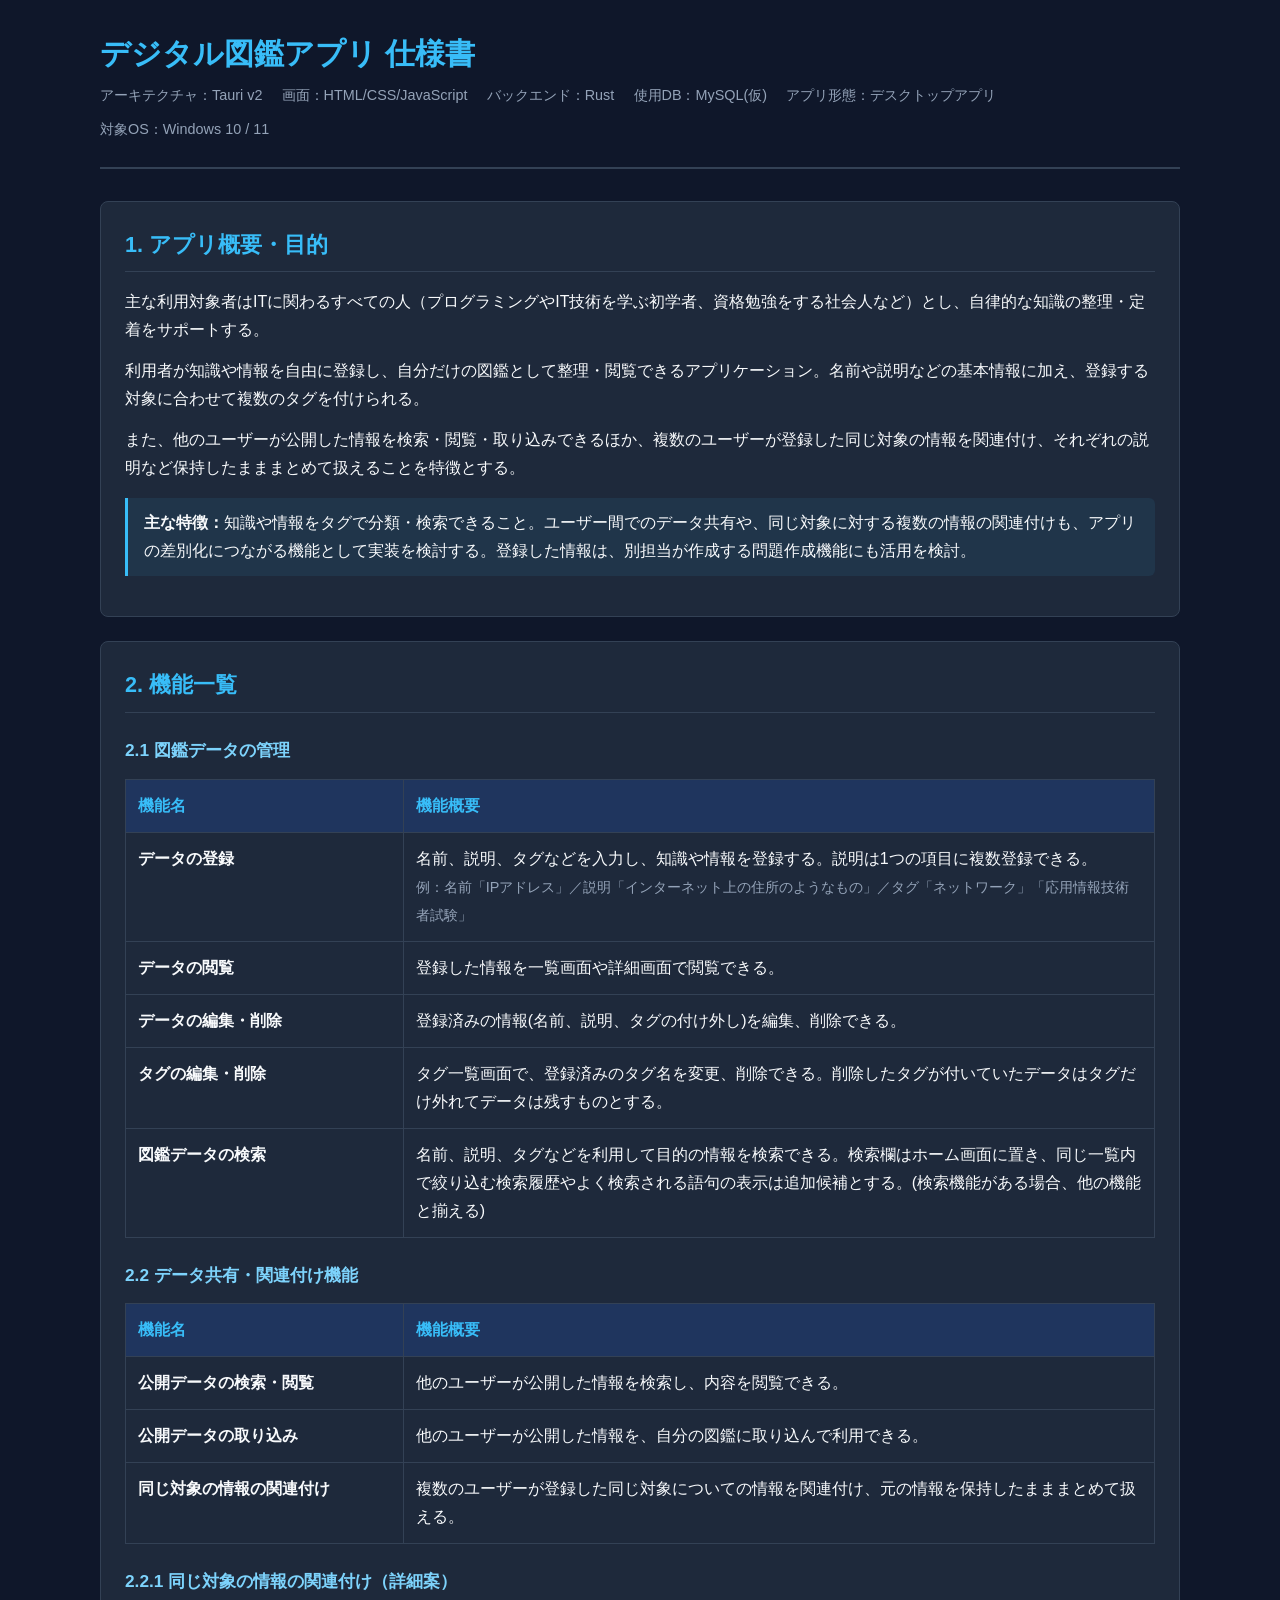
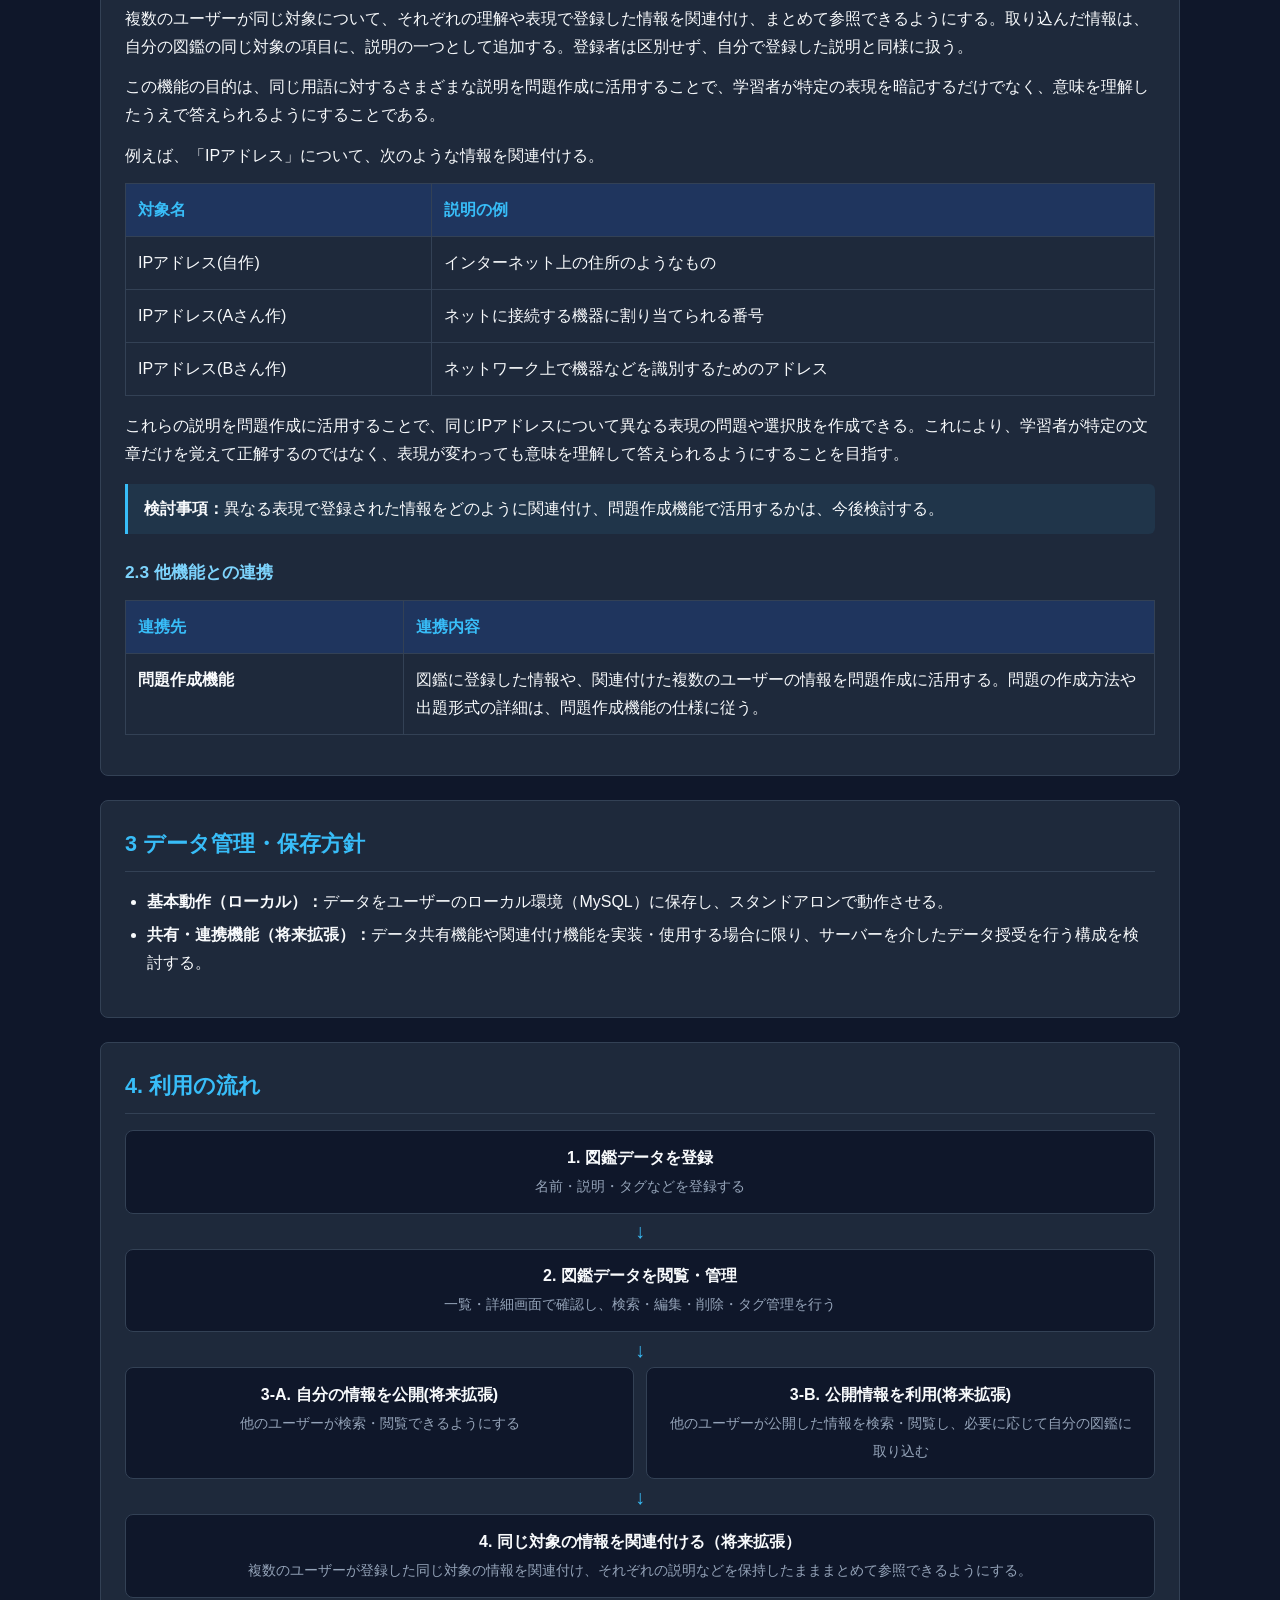
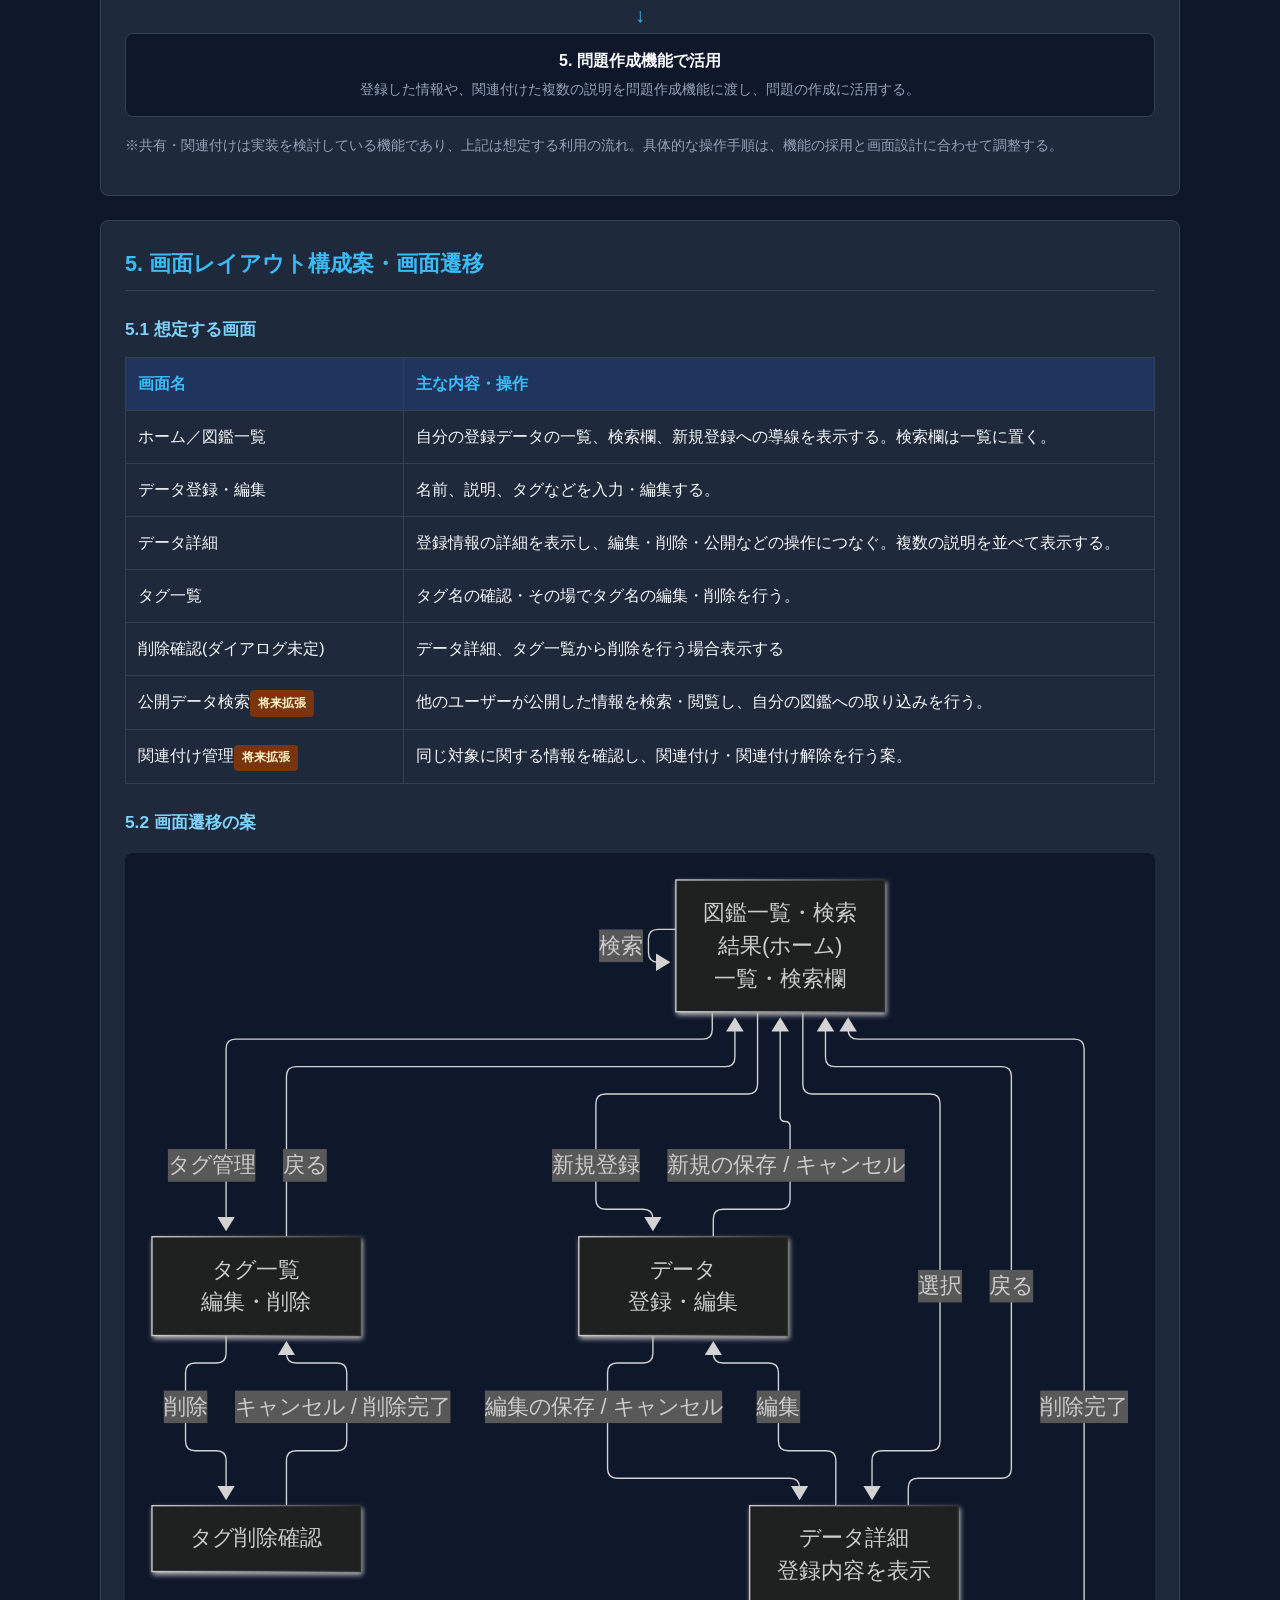
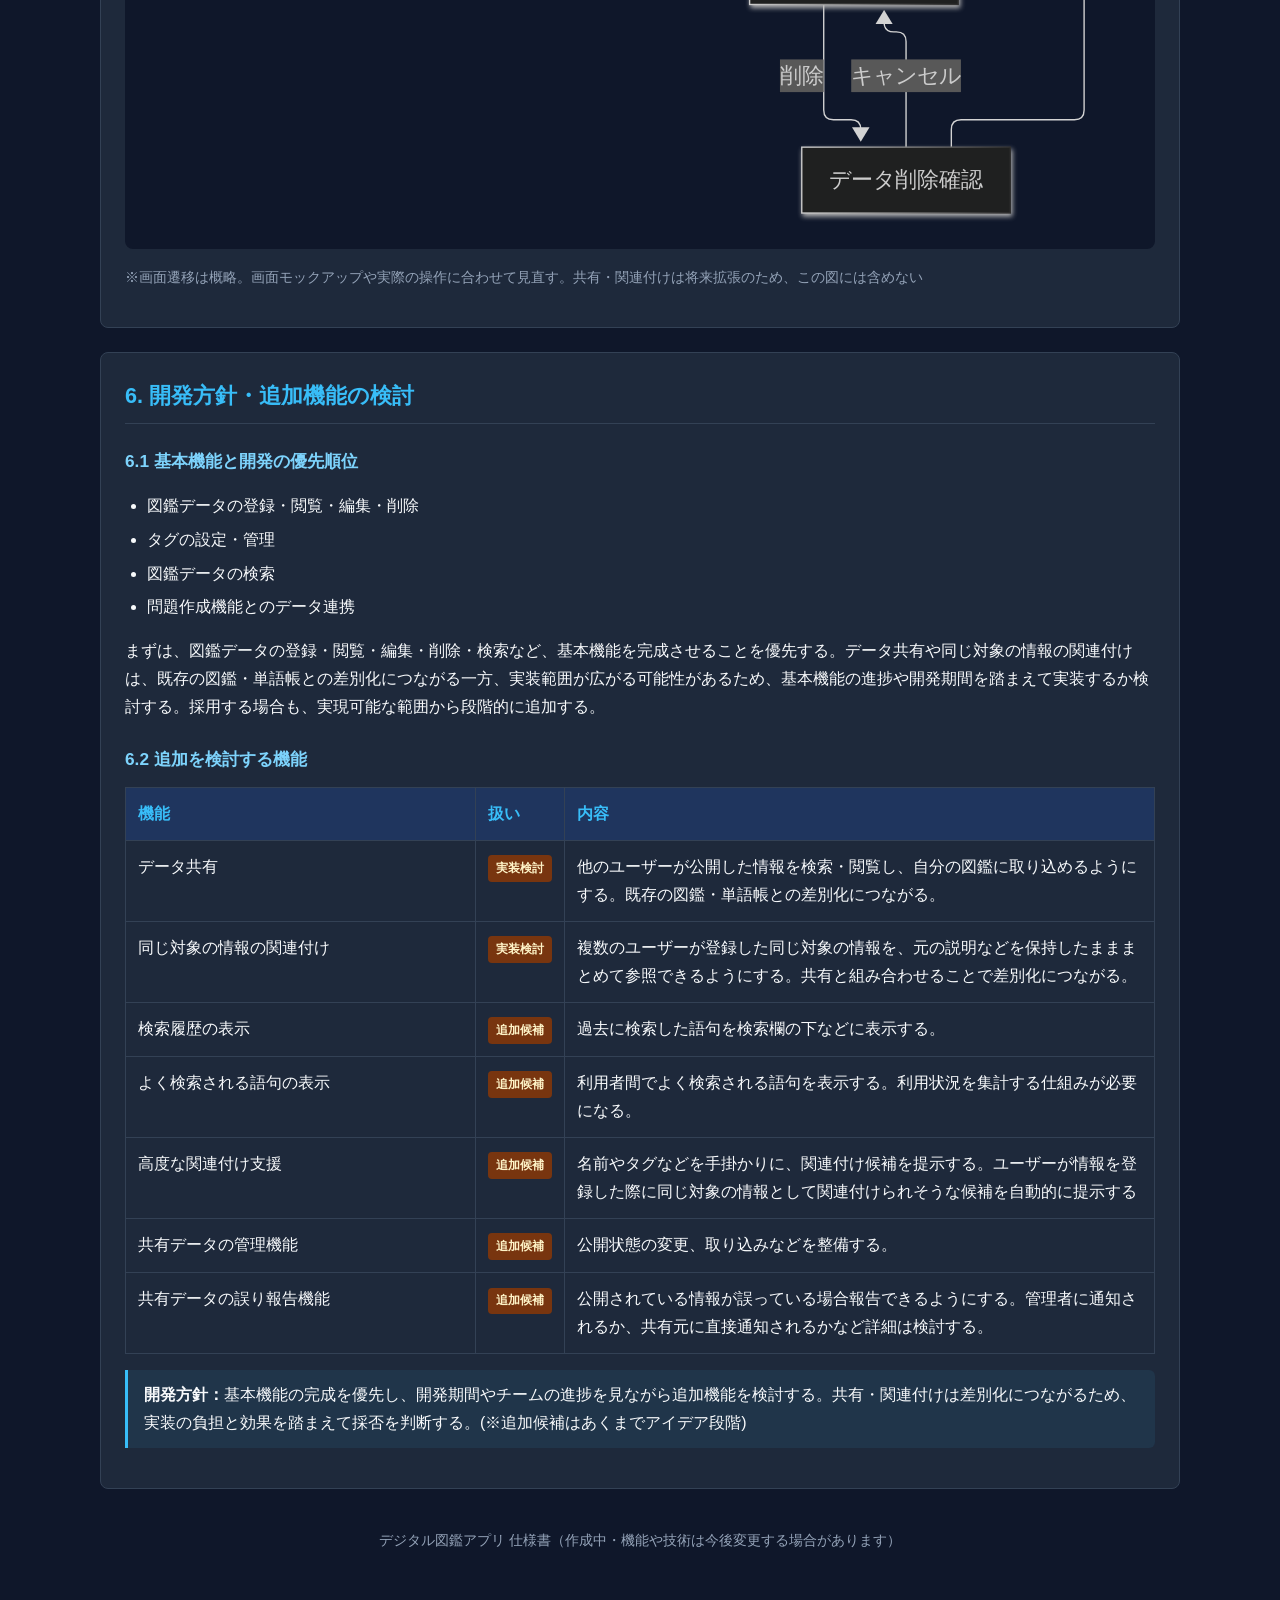
==== index.html @ cc8e8af9 "Replace PNG image with SVG for screen transition" ====
<!DOCTYPE html>
<html lang="ja">
<head>
<meta charset="UTF-8">
<meta name="viewport" content="width=device-width, initial-scale=1.0">
<title>デジタル図鑑アプリ 仕様書(仮)</title>
<style>
:root {
  --primary: #2563eb;
  --bg-dark: #0f172a;
  --card-bg: #1e293b;
  --text-main: #f8fafc;
  --text-sub: #94a3b8;
  --accent: #38bdf8;
  --border: #334155;
  --green: #34d399;
  --amber: #fbbf24;
}
* { box-sizing: border-box; }
html { scroll-behavior: smooth; }
body {
  font-family: -apple-system, BlinkMacSystemFont, "Segoe UI", "Noto Sans JP", Meiryo, sans-serif;
  background: var(--bg-dark);
  color: var(--text-main);
  margin: 0;
  padding: 2rem;
  line-height: 1.75;
}
.container { max-width: 1080px; margin: 0 auto; }
header {
  border-bottom: 2px solid var(--border);
  padding-bottom: 1.5rem;
  margin-bottom: 2rem;
  display: flex;
  justify-content: space-between;
  align-items: flex-start;
  flex-wrap: wrap;
  gap: 1rem;
}
h1 { color: var(--accent); font-size: 1.9rem; margin: 0 0 .5rem; line-height: 1.4; }
.meta-info { display: flex; flex-wrap: wrap; gap: .6rem 1.2rem; color: var(--text-sub); font-size: .9rem; }
.nav-group { display: flex; flex-wrap: wrap; gap: .5rem; }
.btn {
  display: inline-block; color: white; background: var(--primary);
  text-decoration: none; padding: .5rem .85rem; border-radius: 6px;
  font-weight: 600; font-size: .85rem; border: 1px solid rgba(255,255,255,.1);
}
.btn:hover { background: #1d4ed8; }
section {
  background: var(--card-bg); border-radius: 8px; padding: 1.5rem;
  margin-bottom: 1.5rem; border: 1px solid var(--border);
  scroll-margin-top: 1rem;
}
h2 {
  color: var(--accent); font-size: 1.35rem; border-bottom: 1px solid var(--border);
  padding-bottom: .5rem; margin: 0 0 1rem;
}
h3 { color: #7dd3fc; font-size: 1.08rem; margin: 1.4rem 0 .5rem; }
h4 { color: var(--text-main); margin: 1rem 0 .3rem; }
p { margin: .5rem 0 .8rem; }
ul, ol { padding-left: 1.4rem; }
li { margin-bottom: .35rem; }
table { width: 100%; border-collapse: collapse; margin: .8rem 0 1rem; }
th, td { border: 1px solid var(--border); padding: .75rem; text-align: left; vertical-align: top; }
th { background: rgba(37,99,235,.2); color: var(--accent); }
code {
  background: #0f172a; padding: .15rem .35rem; border-radius: 4px;
  color: #fda4af; font-family: Consolas, monospace;
}
pre {
  background: #0f172a; padding: 1rem; border-radius: 6px; overflow-x: auto;
  border: 1px solid var(--border); color: #e2e8f0; line-height: 1.5;
}
.badge {
  display: inline-block; padding: .15rem .5rem; border-radius: 4px;
  font-size: .78rem; font-weight: 700; white-space: nowrap;
}
.core { background: #065f46; color: #d1fae5; }
.consider { background: #78350f; color: #fef3c7; }
.note {
  border-left: 3px solid var(--accent); padding: .7rem 1rem;
  background: rgba(56,189,248,.08); border-radius: 0 6px 6px 0; margin: 1rem 0;
}
.flow { display: flex; flex-direction: column; align-items: stretch; gap: .35rem; margin: 1rem 0; }
.flow-step {
  background: #0f172a; border: 1px solid var(--border); border-radius: 8px;
  padding: .8rem 1rem; text-align: center;
}
.arrow { color: var(--accent); text-align: center; font-size: 1.25rem; line-height: 1.2; }
.flow-split { display: grid; grid-template-columns: repeat(2, minmax(0,1fr)); gap: .75rem; }
.flow-split .flow-step { height: 100%; }
.small { color: var(--text-sub); font-size: .9rem; }
footer { text-align: center; color: var(--text-sub); font-size: .85rem; padding: 1rem 0 2rem; }
@media (max-width: 700px) {
  body { padding: 1rem; }
  section { padding: 1rem; }
  header { flex-direction: column; }
  .flow-split { grid-template-columns: 1fr; }
  table { display: block; overflow-x: auto; }
}
.diagram { background: #0f172a; padding: 1rem; border-radius: 8px; text-align: center; margin: 1rem 0; }
.diagram img { max-width: 100%; height: auto; }
</style>
</head>
<body>
<div class="container">
<header>
  <div>
    <h1>デジタル図鑑アプリ 仕様書</h1>
    <div class="meta-info">
      <span>アーキテクチャ：Tauri v2</span>
      <span>画面：HTML/CSS/JavaScript</span>
      <span>バックエンド：Rust</span>
      <span>使用DB：MySQL(仮)</span>
      <span>アプリ形態：デスクトップアプリ</span>
      <span>対象OS：Windows 10 / 11</span>
    </div>
  </div>
</header>

<section id="overview">
  <h2>1. アプリ概要・目的</h2>
  <p>主な利用対象者はITに関わるすべての人（プログラミングやIT技術を学ぶ初学者、資格勉強をする社会人など）とし、自律的な知識の整理・定着をサポートする。</p>
  <p>利用者が知識や情報を自由に登録し、自分だけの図鑑として整理・閲覧できるアプリケーション。名前や説明などの基本情報に加え、登録する対象に合わせて複数のタグを付けられる。</p>
  <p>また、他のユーザーが公開した情報を検索・閲覧・取り込みできるほか、複数のユーザーが登録した同じ対象の情報を関連付け、それぞれの説明など保持したまままとめて扱えることを特徴とする。</p>
  <div class="note"><strong>主な特徴：</strong>知識や情報をタグで分類・検索できること。ユーザー間でのデータ共有や、同じ対象に対する複数の情報の関連付けも、アプリの差別化につながる機能として実装を検討する。登録した情報は、別担当が作成する問題作成機能にも活用を検討。</div>
</section>

<section id="features">
  <h2>2. 機能一覧</h2>

  <h3>2.1 図鑑データの管理</h3>
  <table>
    <thead><tr><th style="width:27%">機能名</th><th>機能概要</th></tr></thead>
    <tbody>
      <tr><td><strong>データの登録</strong></td><td>名前、説明、タグなどを入力し、知識や情報を登録する。説明は1つの項目に複数登録できる。<br><span class="small">例：名前「IPアドレス」／説明「インターネット上の住所のようなもの」／タグ「ネットワーク」「応用情報技術者試験」</span></td></tr>
      <tr><td><strong>データの閲覧</strong></td><td>登録した情報を一覧画面や詳細画面で閲覧できる。</td></tr>
      <tr><td><strong>データの編集・削除</strong></td><td>登録済みの情報(名前、説明、タグの付け外し)を編集、削除できる。</td></tr>
      <tr><td><strong>タグの編集・削除</strong></td><td>タグ一覧画面で、登録済みのタグ名を変更、削除できる。削除したタグが付いていたデータはタグだけ外れてデータは残すものとする。</td></tr>
      <tr><td><strong>図鑑データの検索</strong></td><td>名前、説明、タグなどを利用して目的の情報を検索できる。検索欄はホーム画面に置き、同じ一覧内で絞り込む検索履歴やよく検索される語句の表示は追加候補とする。(検索機能がある場合、他の機能と揃える)</td></tr>
    </tbody>
  </table>

  <h3>2.2 データ共有・関連付け機能</h3>
  <table>
    <thead><tr><th style="width:27%">機能名</th><th>機能概要</th></tr></thead>
    <tbody>
      <tr><td><strong>公開データの検索・閲覧</strong></td><td>他のユーザーが公開した情報を検索し、内容を閲覧できる。</td></tr>
      <tr><td><strong>公開データの取り込み</strong></td><td>他のユーザーが公開した情報を、自分の図鑑に取り込んで利用できる。</td></tr>
      <tr><td><strong>同じ対象の情報の関連付け</strong></td><td>複数のユーザーが登録した同じ対象についての情報を関連付け、元の情報を保持したまままとめて扱える。</td></tr>
    </tbody>
  </table>

  <h3>2.2.1 同じ対象の情報の関連付け（詳細案）</h3>
  <p>複数のユーザーが同じ対象について、それぞれの理解や表現で登録した情報を関連付け、まとめて参照できるようにする。取り込んだ情報は、自分の図鑑の同じ対象の項目に、説明の一つとして追加する。登録者は区別せず、自分で登録した説明と同様に扱う。</p>
  <p>この機能の目的は、同じ用語に対するさまざまな説明を問題作成に活用することで、学習者が特定の表現を暗記するだけでなく、意味を理解したうえで答えられるようにすることである。</p>
  <p>例えば、「IPアドレス」について、次のような情報を関連付ける。</p>
  <table>
    <thead><tr><th>対象名</th><th>説明の例</th></tr></thead>
    <tbody>
      <tr><td>IPアドレス(自作)</td><td>インターネット上の住所のようなもの</td></tr>
      <tr><td>IPアドレス(Aさん作)</td><td>ネットに接続する機器に割り当てられる番号</td></tr>
      <tr><td>IPアドレス(Bさん作)</td><td>ネットワーク上で機器などを識別するためのアドレス</td></tr>
    </tbody>
  </table>
  <p>これらの説明を問題作成に活用することで、同じIPアドレスについて異なる表現の問題や選択肢を作成できる。これにより、学習者が特定の文章だけを覚えて正解するのではなく、表現が変わっても意味を理解して答えられるようにすることを目指す。</p>
  <div class="note"><strong>検討事項：</strong>異なる表現で登録された情報をどのように関連付け、問題作成機能で活用するかは、今後検討する。</div>

  <h3>2.3 他機能との連携</h3>
  <table>
    <thead><tr><th style="width:27%">連携先</th><th>連携内容</th></tr></thead>
    <tbody>
      <tr><td><strong>問題作成機能</strong></td><td>図鑑に登録した情報や、関連付けた複数のユーザーの情報を問題作成に活用する。問題の作成方法や出題形式の詳細は、問題作成機能の仕様に従う。</td></tr>
    </tbody>
  </table>
</section>

<section id="non-functional">
  <h2>3 データ管理・保存方針</h2>
  <ul>
    <li><strong>基本動作（ローカル）：</strong>データをユーザーのローカル環境（MySQL）に保存し、スタンドアロンで動作させる。</li>
    <li><strong>共有・連携機能（将来拡張）：</strong>データ共有機能や関連付け機能を実装・使用する場合に限り、サーバーを介したデータ授受を行う構成を検討する。</li>
  </ul>
</section>

<section id="flow">
  <h2>4. 利用の流れ</h2>
  <div class="flow">
    <div class="flow-step"><strong>1. 図鑑データを登録</strong><br><span class="small">名前・説明・タグなどを登録する</span></div>
    <div class="arrow">↓</div>
    <div class="flow-step"><strong>2. 図鑑データを閲覧・管理</strong><br><span class="small">一覧・詳細画面で確認し、検索・編集・削除・タグ管理を行う</span></div>
    <div class="arrow">↓</div>
    <div class="flow-split">
      <div class="flow-step"><strong>3-A. 自分の情報を公開(将来拡張)</strong><br><span class="small">他のユーザーが検索・閲覧できるようにする</span></div>
      <div class="flow-step"><strong>3-B. 公開情報を利用(将来拡張)</strong><br><span class="small">他のユーザーが公開した情報を検索・閲覧し、必要に応じて自分の図鑑に取り込む</span></div>
    </div>
    <div class="arrow">↓</div>
    <div class="flow-step"><strong>4. 同じ対象の情報を関連付ける（将来拡張）</strong><br><span class="small">複数のユーザーが登録した同じ対象の情報を関連付け、それぞれの説明などを保持したまままとめて参照できるようにする。</span></div>
    <div class="arrow">↓</div>
    <div class="flow-step"><strong>5. 問題作成機能で活用</strong><br><span class="small">登録した情報や、関連付けた複数の説明を問題作成機能に渡し、問題の作成に活用する。</span></div>
  </div>
  <p class="small">※共有・関連付けは実装を検討している機能であり、上記は想定する利用の流れ。具体的な操作手順は、機能の採用と画面設計に合わせて調整する。</p>
</section>

<section id="screens">
  <h2>5. 画面レイアウト構成案・画面遷移</h2>
  <h3>5.1 想定する画面</h3>
  <table>
    <thead><tr><th style="width:27%">画面名</th><th>主な内容・操作</th></tr></thead>
    <tbody>
      <tr><td>ホーム／図鑑一覧</td><td>自分の登録データの一覧、検索欄、新規登録への導線を表示する。検索欄は一覧に置く。</td></tr>
      <tr><td>データ登録・編集</td><td>名前、説明、タグなどを入力・編集する。</td></tr>
      <tr><td>データ詳細</td><td>登録情報の詳細を表示し、編集・削除・公開などの操作につなぐ。複数の説明を並べて表示する。</td></tr>
      <tr><td>タグ一覧</td><td>タグ名の確認・その場でタグ名の編集・削除を行う。</td></tr>
      <tr><td>削除確認(ダイアログ未定)</td><td>データ詳細、タグ一覧から削除を行う場合表示する</td></tr>
      <tr><td>公開データ検索<span class="badge consider">将来拡張</span></td><td>他のユーザーが公開した情報を検索・閲覧し、自分の図鑑への取り込みを行う。</td></tr>
      <tr><td>関連付け管理<span class="badge consider">将来拡張</span></td><td>同じ対象に関する情報を確認し、関連付け・関連付け解除を行う案。</td></tr>
    </tbody>
  </table>
  <h3>5.2 画面遷移の案</h3>
  <div class="diagram">
    <img src="images/screen-transition-TD.svg" alt="画面遷移図">
  </div>
  <p class="small">※画面遷移は概略。画面モックアップや実際の操作に合わせて見直す。共有・関連付けは将来拡張のため、この図には含めない</p>
</section>

<section id="scope">
  <h2>6. 開発方針・追加機能の検討</h2>
  <h3>6.1 基本機能と開発の優先順位</h3>
  <ul>
    <li>図鑑データの登録・閲覧・編集・削除</li>
    <li>タグの設定・管理</li>
    <li>図鑑データの検索</li>
    <li>問題作成機能とのデータ連携</li>
  </ul>
  <p>まずは、図鑑データの登録・閲覧・編集・削除・検索など、基本機能を完成させることを優先する。データ共有や同じ対象の情報の関連付けは、既存の図鑑・単語帳との差別化につながる一方、実装範囲が広がる可能性があるため、基本機能の進捗や開発期間を踏まえて実装するか検討する。採用する場合も、実現可能な範囲から段階的に追加する。</p>

  <h3>6.2 追加を検討する機能</h3>
  <table>
    <thead><tr><th style="width:34%">機能</th><th>扱い</th><th>内容</th></tr></thead>
    <tbody>
      <tr><td>データ共有</td><td><span class="badge consider">実装検討</span></td><td>他のユーザーが公開した情報を検索・閲覧し、自分の図鑑に取り込めるようにする。既存の図鑑・単語帳との差別化につながる。</td></tr>
      <tr><td>同じ対象の情報の関連付け</td><td><span class="badge consider">実装検討</span></td><td>複数のユーザーが登録した同じ対象の情報を、元の説明などを保持したまままとめて参照できるようにする。共有と組み合わせることで差別化につながる。</td></tr>
      <tr><td>検索履歴の表示</td><td><span class="badge consider">追加候補</span></td><td>過去に検索した語句を検索欄の下などに表示する。</td></tr>
      <tr><td>よく検索される語句の表示</td><td><span class="badge consider">追加候補</span></td><td>利用者間でよく検索される語句を表示する。利用状況を集計する仕組みが必要になる。</td></tr>
      <tr><td>高度な関連付け支援</td><td><span class="badge consider">追加候補</span></td><td>名前やタグなどを手掛かりに、関連付け候補を提示する。ユーザーが情報を登録した際に同じ対象の情報として関連付けられそうな候補を自動的に提示する</td></tr>
      <tr><td>共有データの管理機能</td><td><span class="badge consider">追加候補</span></td><td>公開状態の変更、取り込みなどを整備する。</td></tr>
      <tr><td>共有データの誤り報告機能</td><td><span class="badge consider">追加候補</span></td><td>公開されている情報が誤っている場合報告できるようにする。管理者に通知されるか、共有元に直接通知されるかなど詳細は検討する。</td></tr>
    </tbody>
  </table>
  <div class="note"><strong>開発方針：</strong>基本機能の完成を優先し、開発期間やチームの進捗を見ながら追加機能を検討する。共有・関連付けは差別化につながるため、実装の負担と効果を踏まえて採否を判断する。(※追加候補はあくまでアイデア段階)</div>
</section>

<footer>デジタル図鑑アプリ 仕様書（作成中・機能や技術は今後変更する場合があります）</footer>
</div>
</body>
</html>
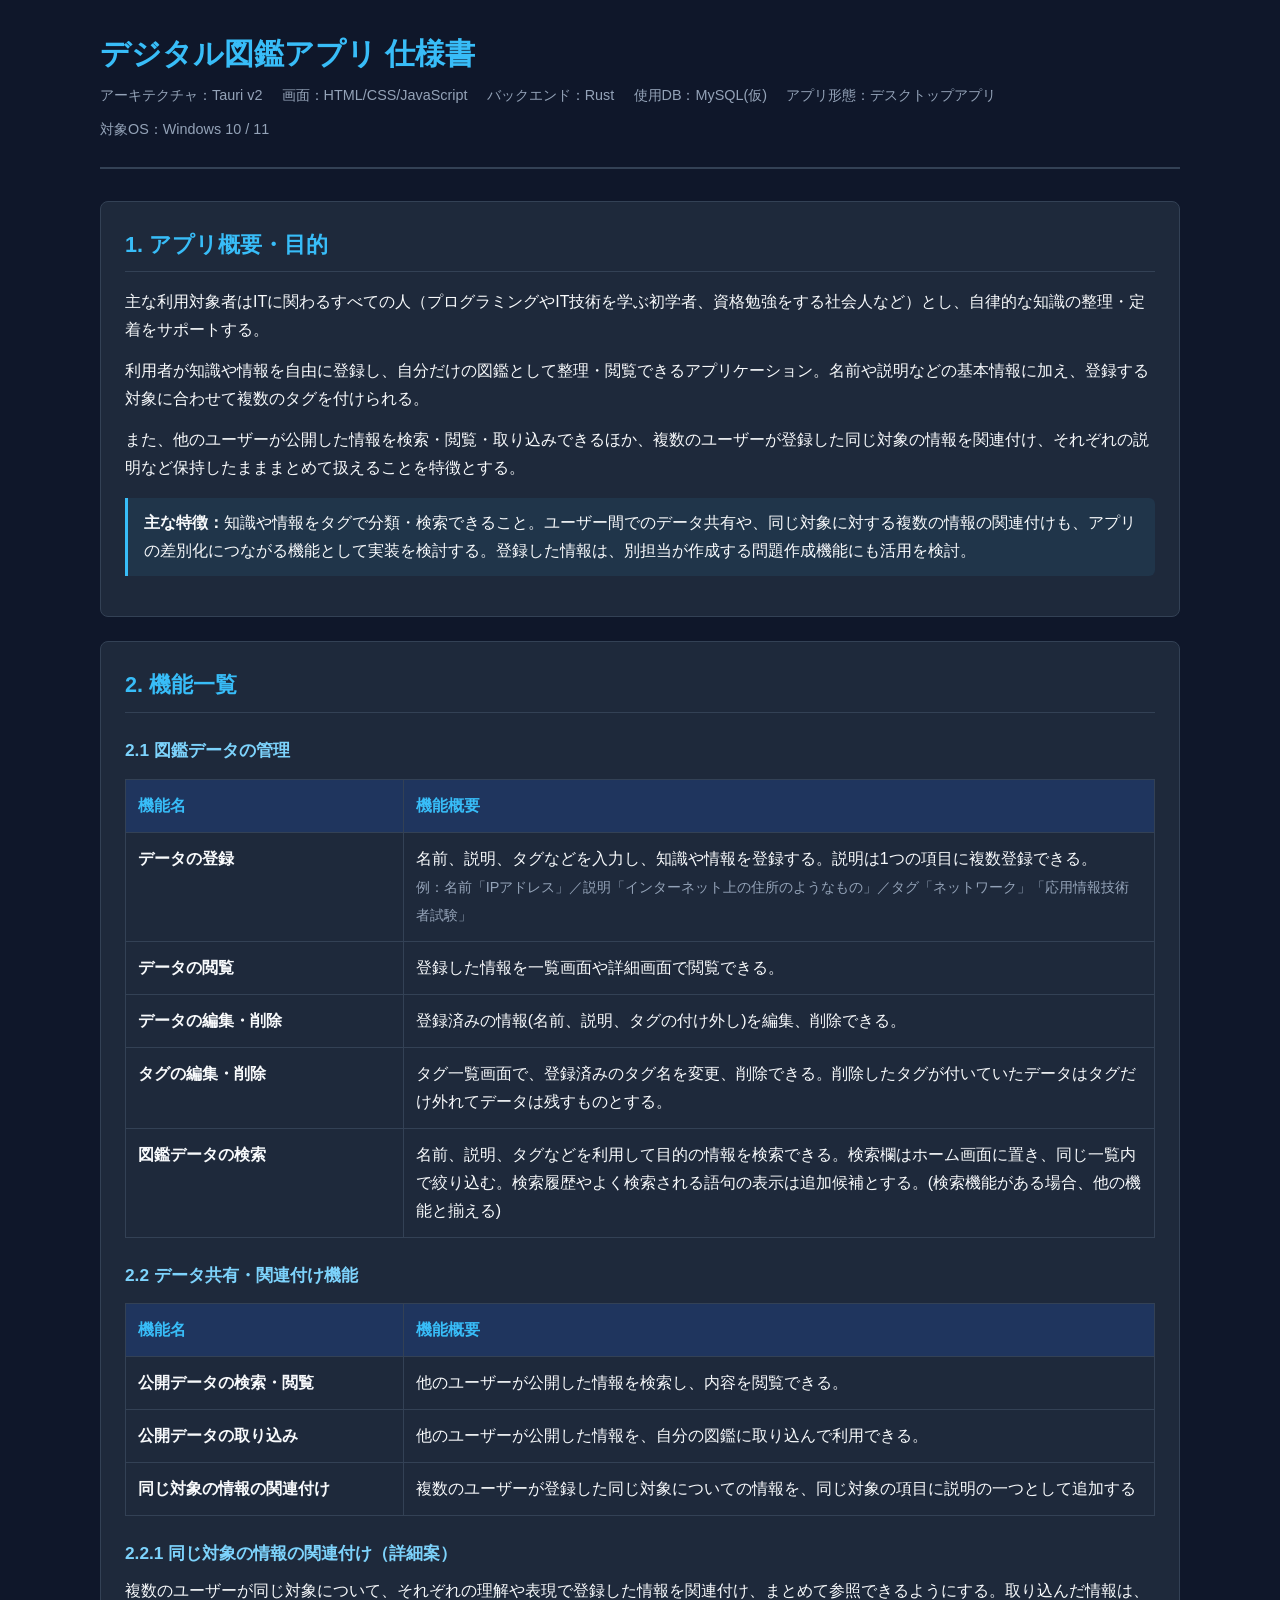
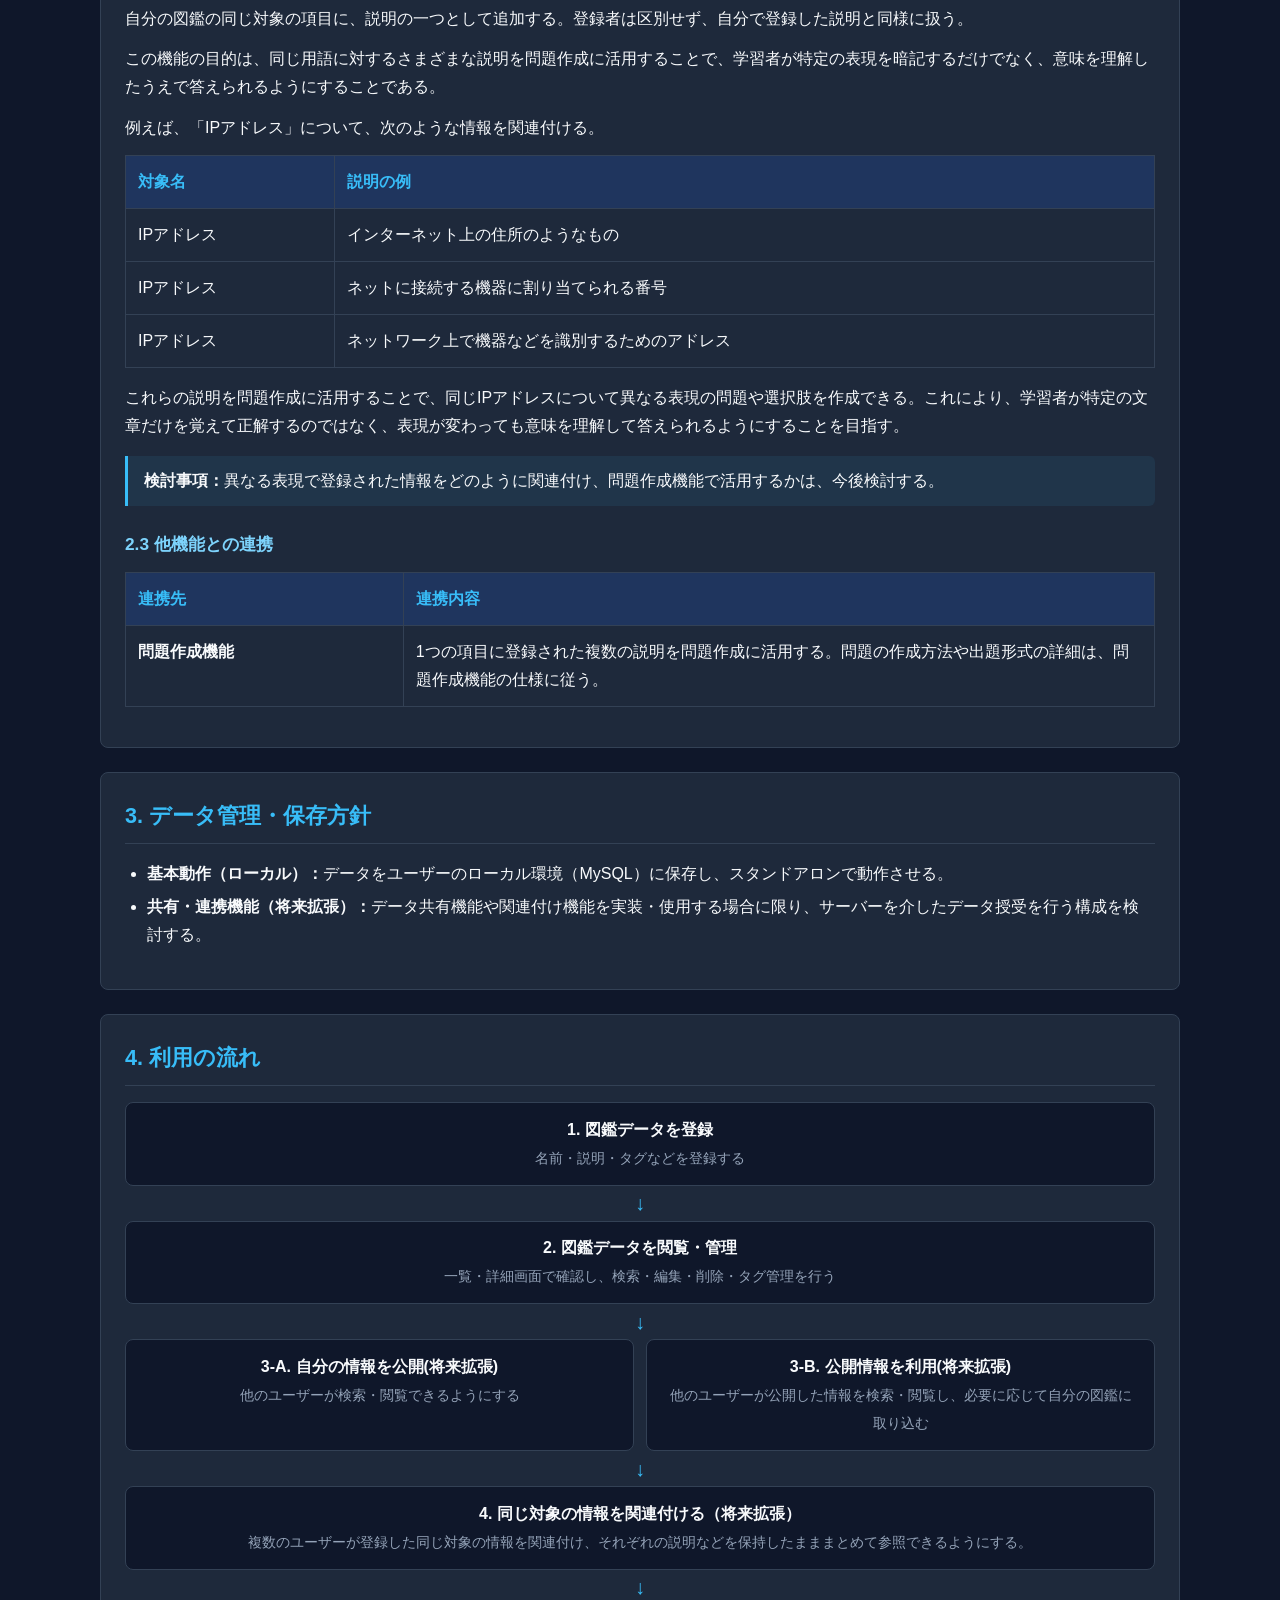
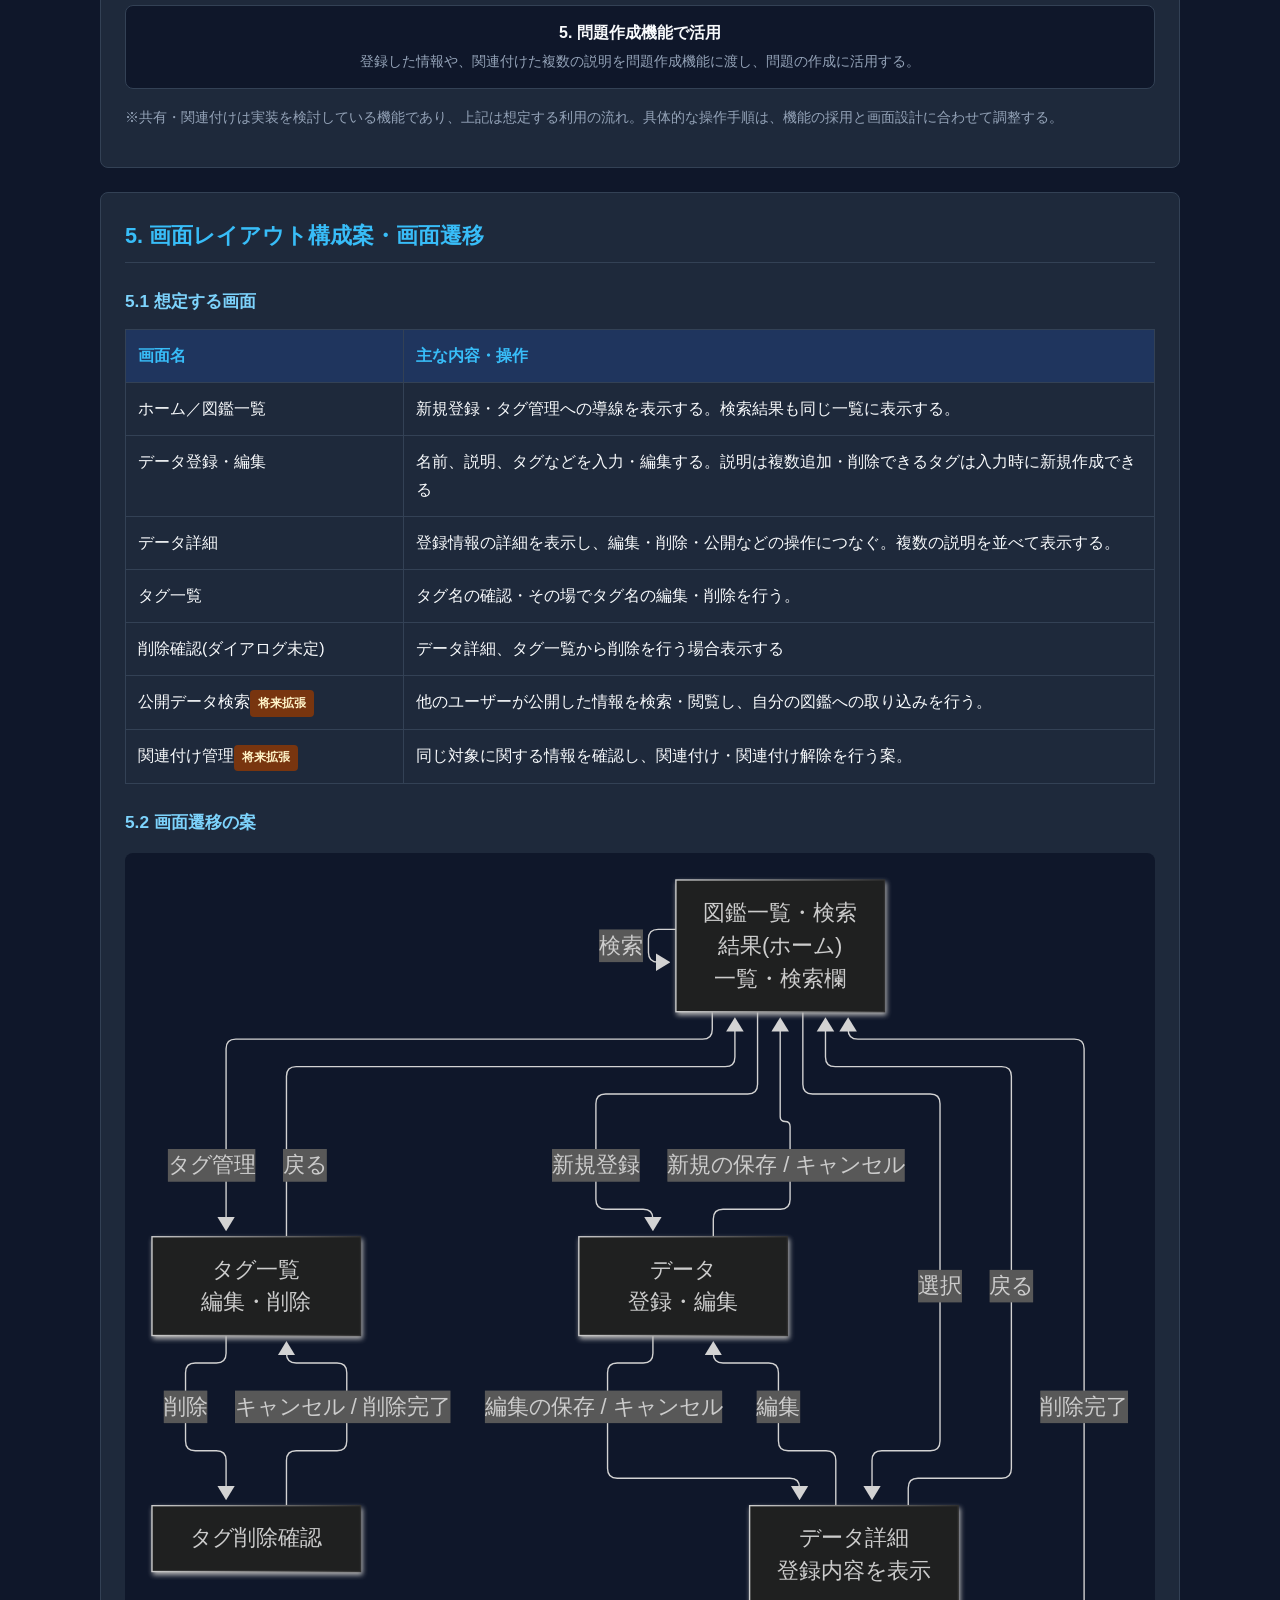
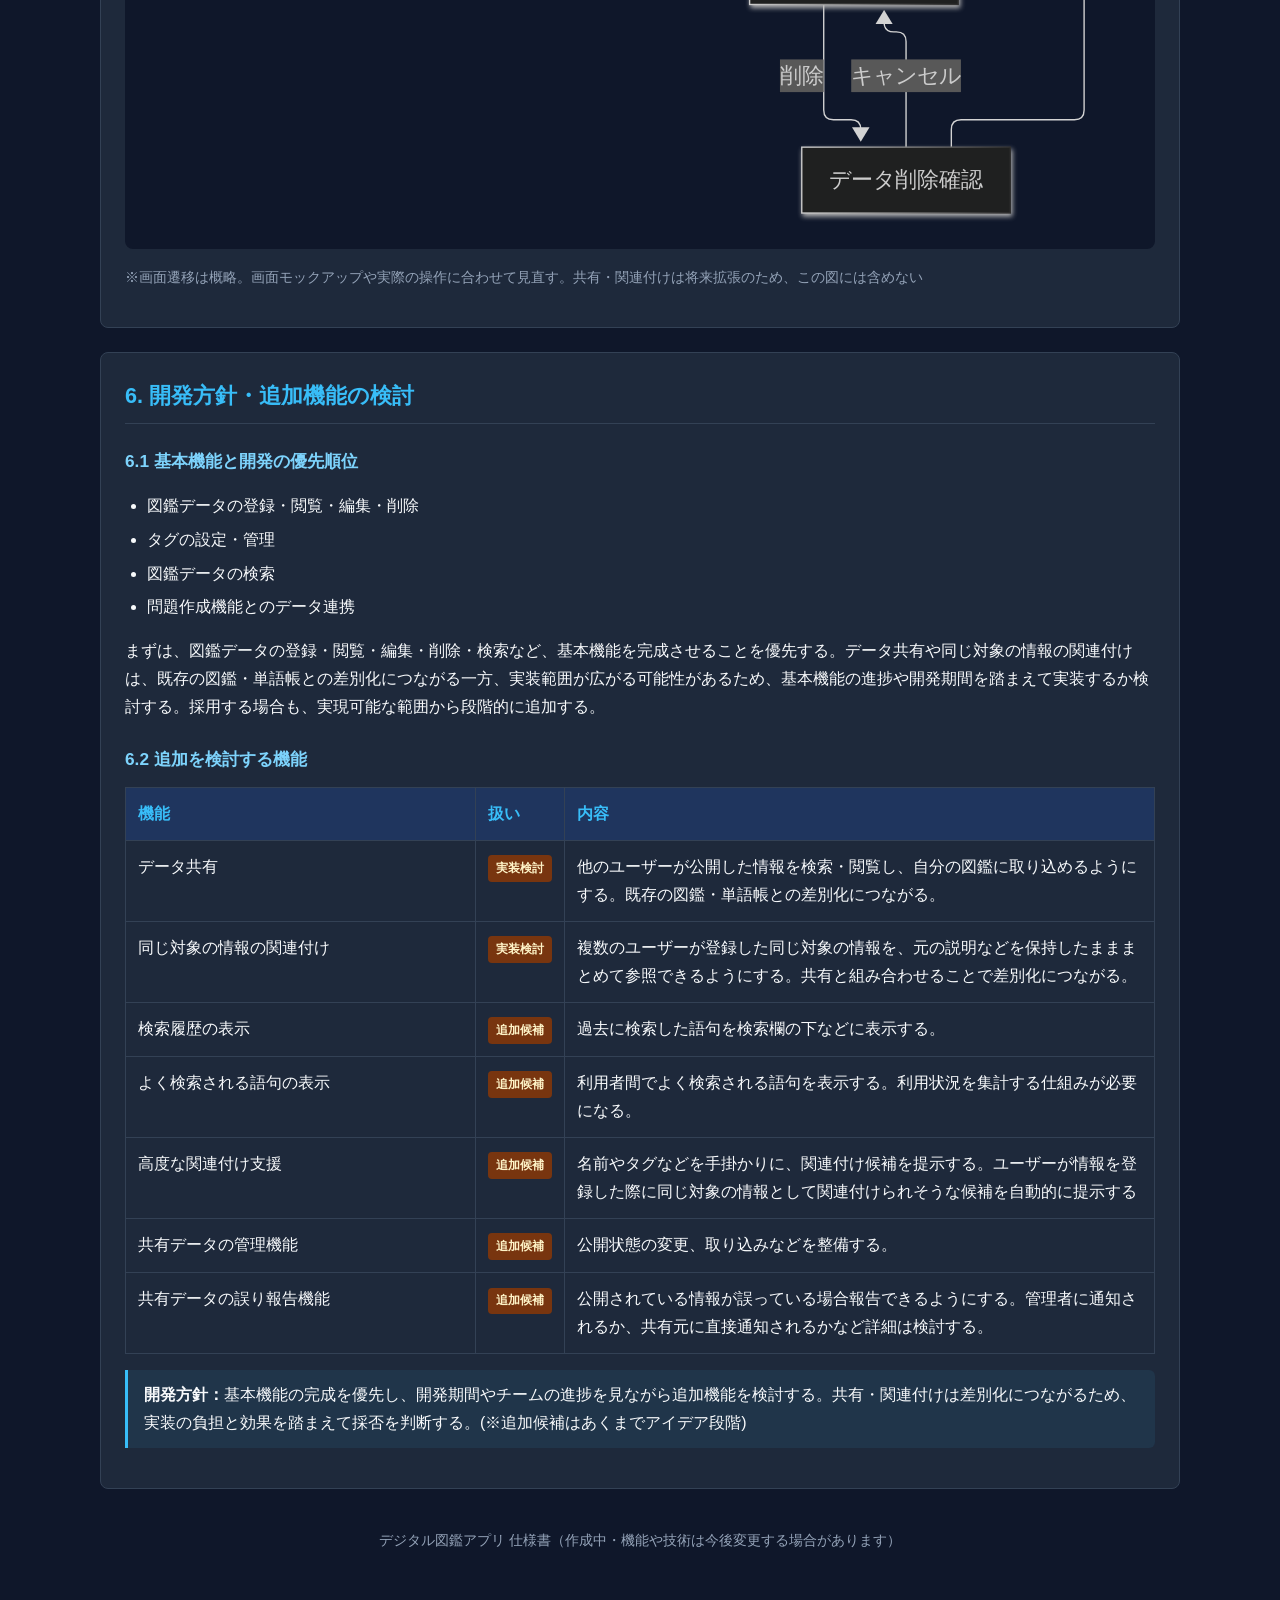
==== commit a271413e: "Refine search and related information descriptions" ====
--- a/index.html
+++ b/index.html
@@ -137,7 +137,7 @@
       <tr><td><strong>データの閲覧</strong></td><td>登録した情報を一覧画面や詳細画面で閲覧できる。</td></tr>
       <tr><td><strong>データの編集・削除</strong></td><td>登録済みの情報(名前、説明、タグの付け外し)を編集、削除できる。</td></tr>
       <tr><td><strong>タグの編集・削除</strong></td><td>タグ一覧画面で、登録済みのタグ名を変更、削除できる。削除したタグが付いていたデータはタグだけ外れてデータは残すものとする。</td></tr>
-      <tr><td><strong>図鑑データの検索</strong></td><td>名前、説明、タグなどを利用して目的の情報を検索できる。検索欄はホーム画面に置き、同じ一覧内で絞り込む検索履歴やよく検索される語句の表示は追加候補とする。(検索機能がある場合、他の機能と揃える)</td></tr>
+      <tr><td><strong>図鑑データの検索</strong></td><td>名前、説明、タグなどを利用して目的の情報を検索できる。検索欄はホーム画面に置き、同じ一覧内で絞り込む。検索履歴やよく検索される語句の表示は追加候補とする。(検索機能がある場合、他の機能と揃える)</td></tr>
     </tbody>
   </table>
 
@@ -147,7 +147,7 @@
     <tbody>
       <tr><td><strong>公開データの検索・閲覧</strong></td><td>他のユーザーが公開した情報を検索し、内容を閲覧できる。</td></tr>
       <tr><td><strong>公開データの取り込み</strong></td><td>他のユーザーが公開した情報を、自分の図鑑に取り込んで利用できる。</td></tr>
-      <tr><td><strong>同じ対象の情報の関連付け</strong></td><td>複数のユーザーが登録した同じ対象についての情報を関連付け、元の情報を保持したまままとめて扱える。</td></tr>
+      <tr><td><strong>同じ対象の情報の関連付け</strong></td><td>複数のユーザーが登録した同じ対象についての情報を、同じ対象の項目に説明の一つとして追加する</td></tr>
     </tbody>
   </table>
 
@@ -158,9 +158,9 @@
   <table>
     <thead><tr><th>対象名</th><th>説明の例</th></tr></thead>
     <tbody>
-      <tr><td>IPアドレス(自作)</td><td>インターネット上の住所のようなもの</td></tr>
-      <tr><td>IPアドレス(Aさん作)</td><td>ネットに接続する機器に割り当てられる番号</td></tr>
-      <tr><td>IPアドレス(Bさん作)</td><td>ネットワーク上で機器などを識別するためのアドレス</td></tr>
+      <tr><td>IPアドレス</td><td>インターネット上の住所のようなもの</td></tr>
+      <tr><td>IPアドレス</td><td>ネットに接続する機器に割り当てられる番号</td></tr>
+      <tr><td>IPアドレス</td><td>ネットワーク上で機器などを識別するためのアドレス</td></tr>
     </tbody>
   </table>
   <p>これらの説明を問題作成に活用することで、同じIPアドレスについて異なる表現の問題や選択肢を作成できる。これにより、学習者が特定の文章だけを覚えて正解するのではなく、表現が変わっても意味を理解して答えられるようにすることを目指す。</p>
@@ -170,13 +170,13 @@
   <table>
     <thead><tr><th style="width:27%">連携先</th><th>連携内容</th></tr></thead>
     <tbody>
-      <tr><td><strong>問題作成機能</strong></td><td>図鑑に登録した情報や、関連付けた複数のユーザーの情報を問題作成に活用する。問題の作成方法や出題形式の詳細は、問題作成機能の仕様に従う。</td></tr>
+      <tr><td><strong>問題作成機能</strong></td><td>1つの項目に登録された複数の説明を問題作成に活用する。問題の作成方法や出題形式の詳細は、問題作成機能の仕様に従う。</td></tr>
     </tbody>
   </table>
 </section>
 
 <section id="non-functional">
-  <h2>3 データ管理・保存方針</h2>
+  <h2>3. データ管理・保存方針</h2>
   <ul>
     <li><strong>基本動作（ローカル）：</strong>データをユーザーのローカル環境（MySQL）に保存し、スタンドアロンで動作させる。</li>
     <li><strong>共有・連携機能（将来拡張）：</strong>データ共有機能や関連付け機能を実装・使用する場合に限り、サーバーを介したデータ授受を行う構成を検討する。</li>
@@ -208,8 +208,8 @@
   <table>
     <thead><tr><th style="width:27%">画面名</th><th>主な内容・操作</th></tr></thead>
     <tbody>
-      <tr><td>ホーム／図鑑一覧</td><td>自分の登録データの一覧、検索欄、新規登録への導線を表示する。検索欄は一覧に置く。</td></tr>
-      <tr><td>データ登録・編集</td><td>名前、説明、タグなどを入力・編集する。</td></tr>
+      <tr><td>ホーム／図鑑一覧</td><td>新規登録・タグ管理への導線を表示する。検索結果も同じ一覧に表示する。</td></tr>
+      <tr><td>データ登録・編集</td><td>名前、説明、タグなどを入力・編集する。説明は複数追加・削除できるタグは入力時に新規作成できる</td></tr>
       <tr><td>データ詳細</td><td>登録情報の詳細を表示し、編集・削除・公開などの操作につなぐ。複数の説明を並べて表示する。</td></tr>
       <tr><td>タグ一覧</td><td>タグ名の確認・その場でタグ名の編集・削除を行う。</td></tr>
       <tr><td>削除確認(ダイアログ未定)</td><td>データ詳細、タグ一覧から削除を行う場合表示する</td></tr>
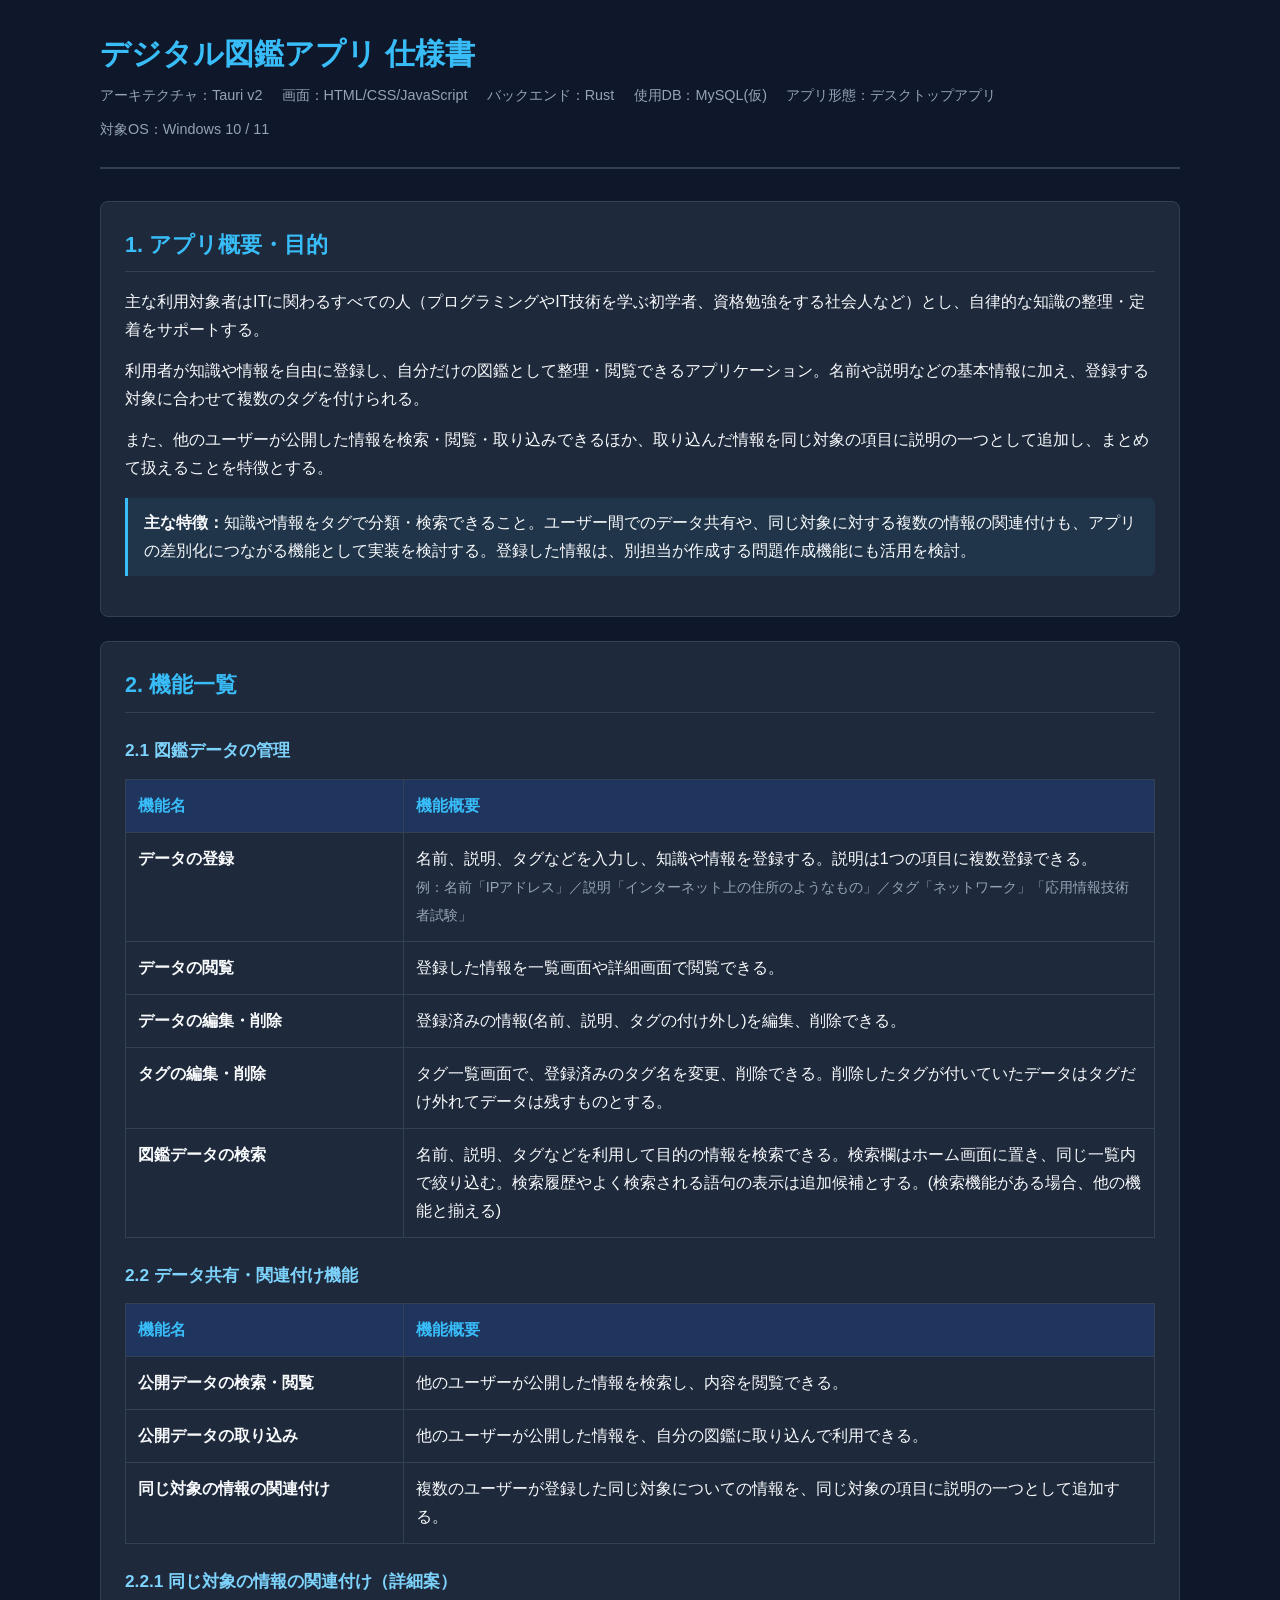
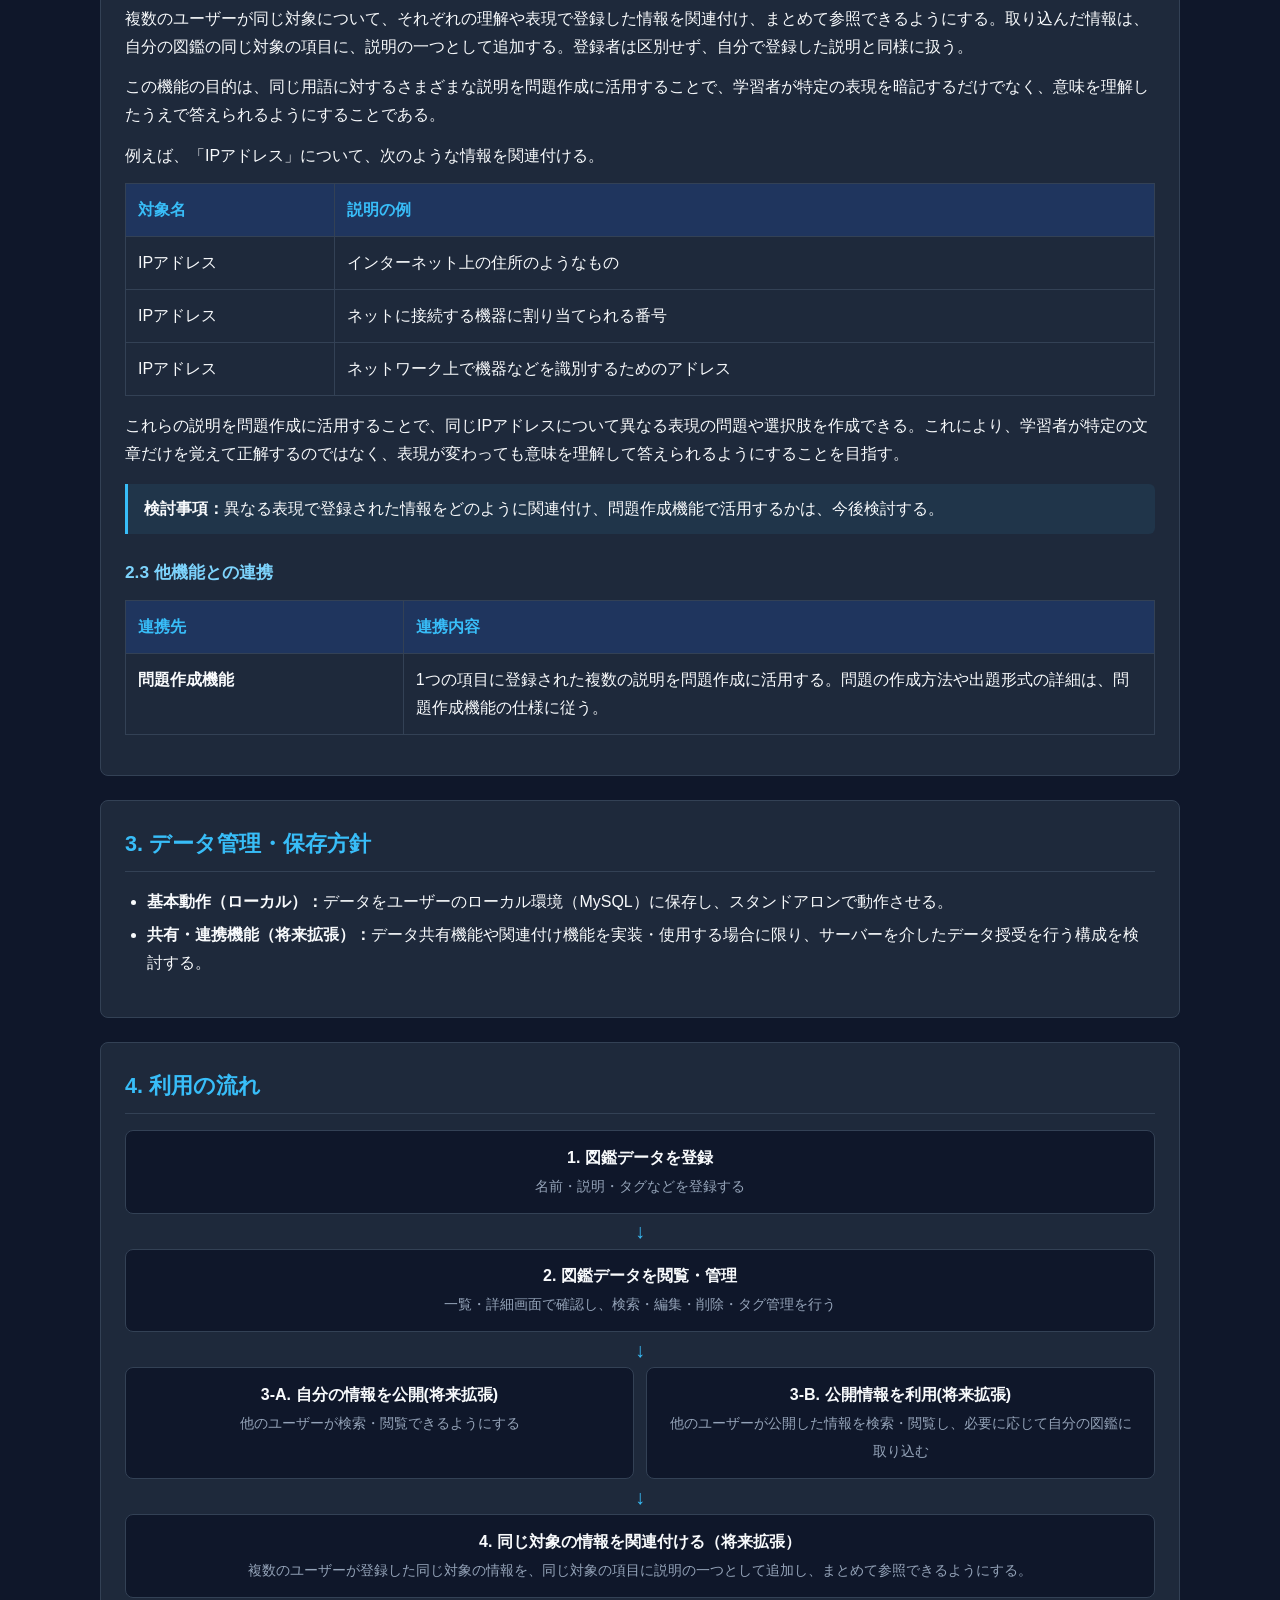
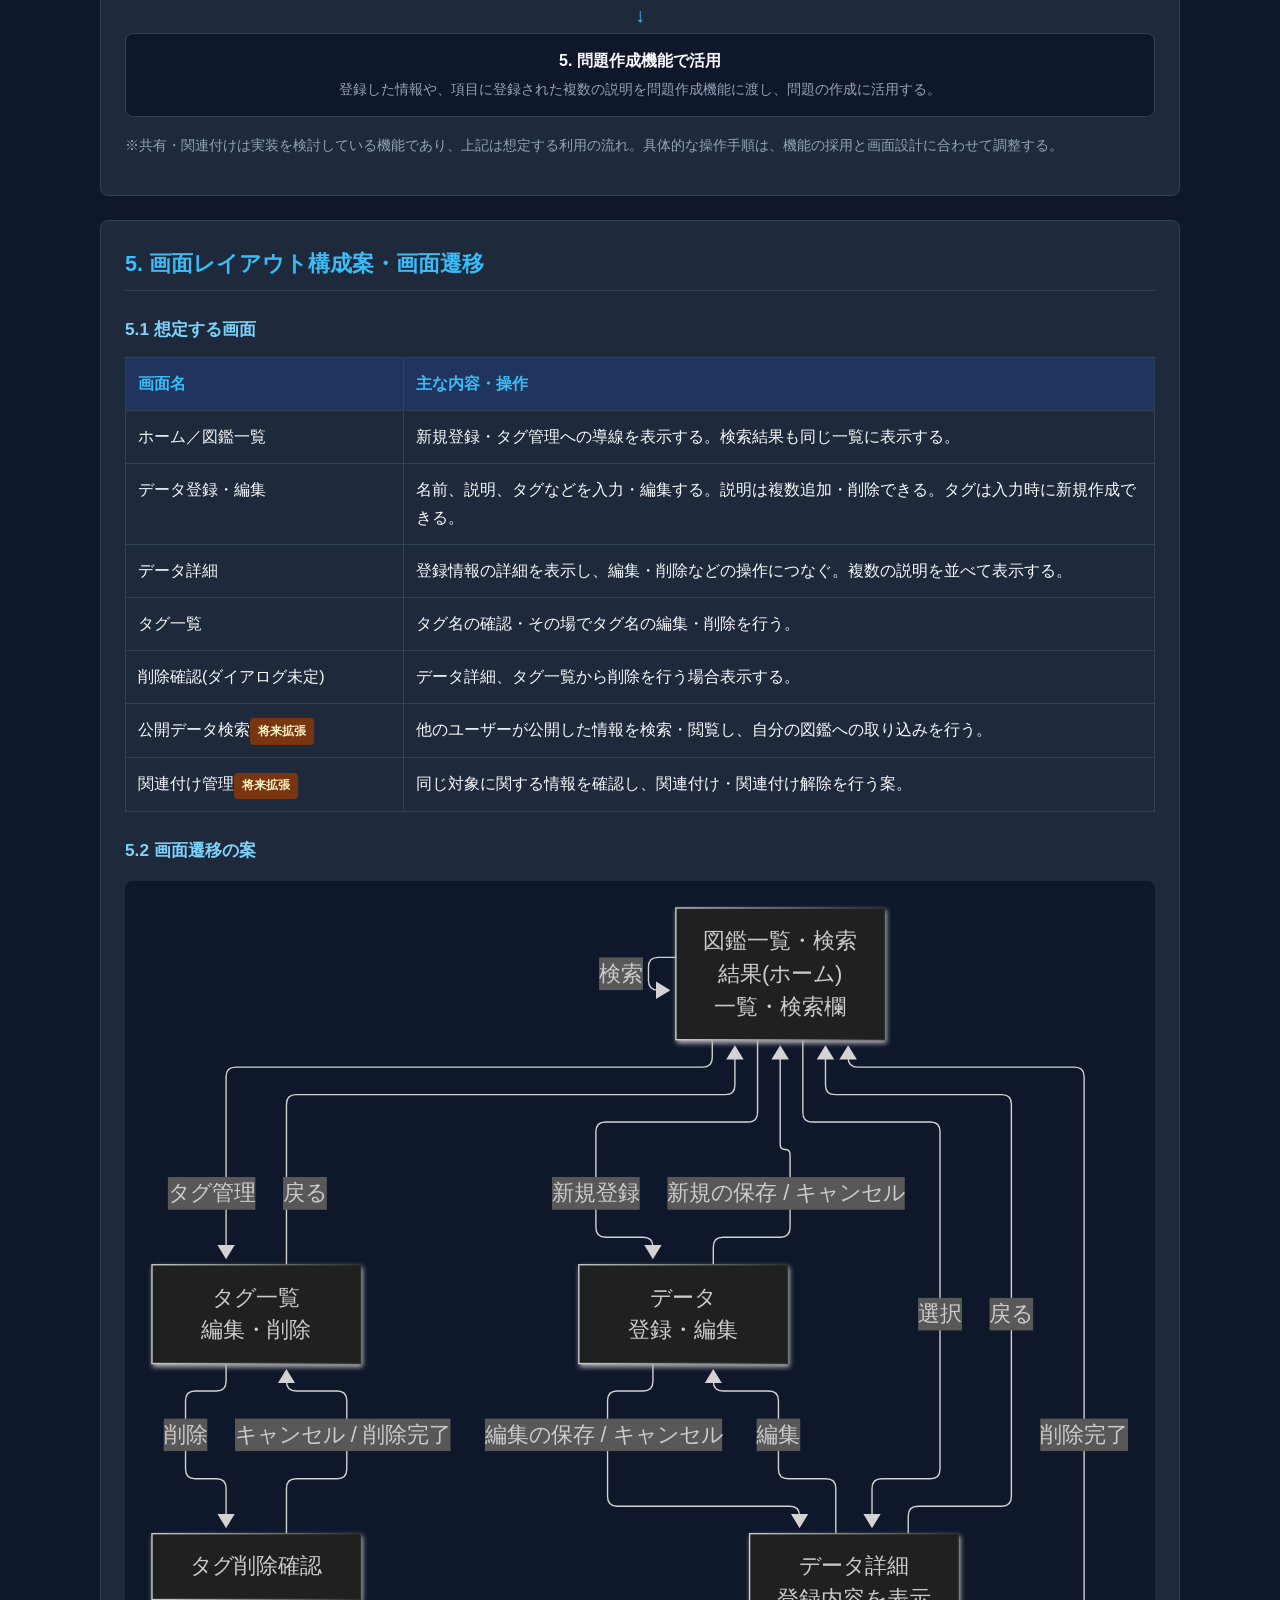
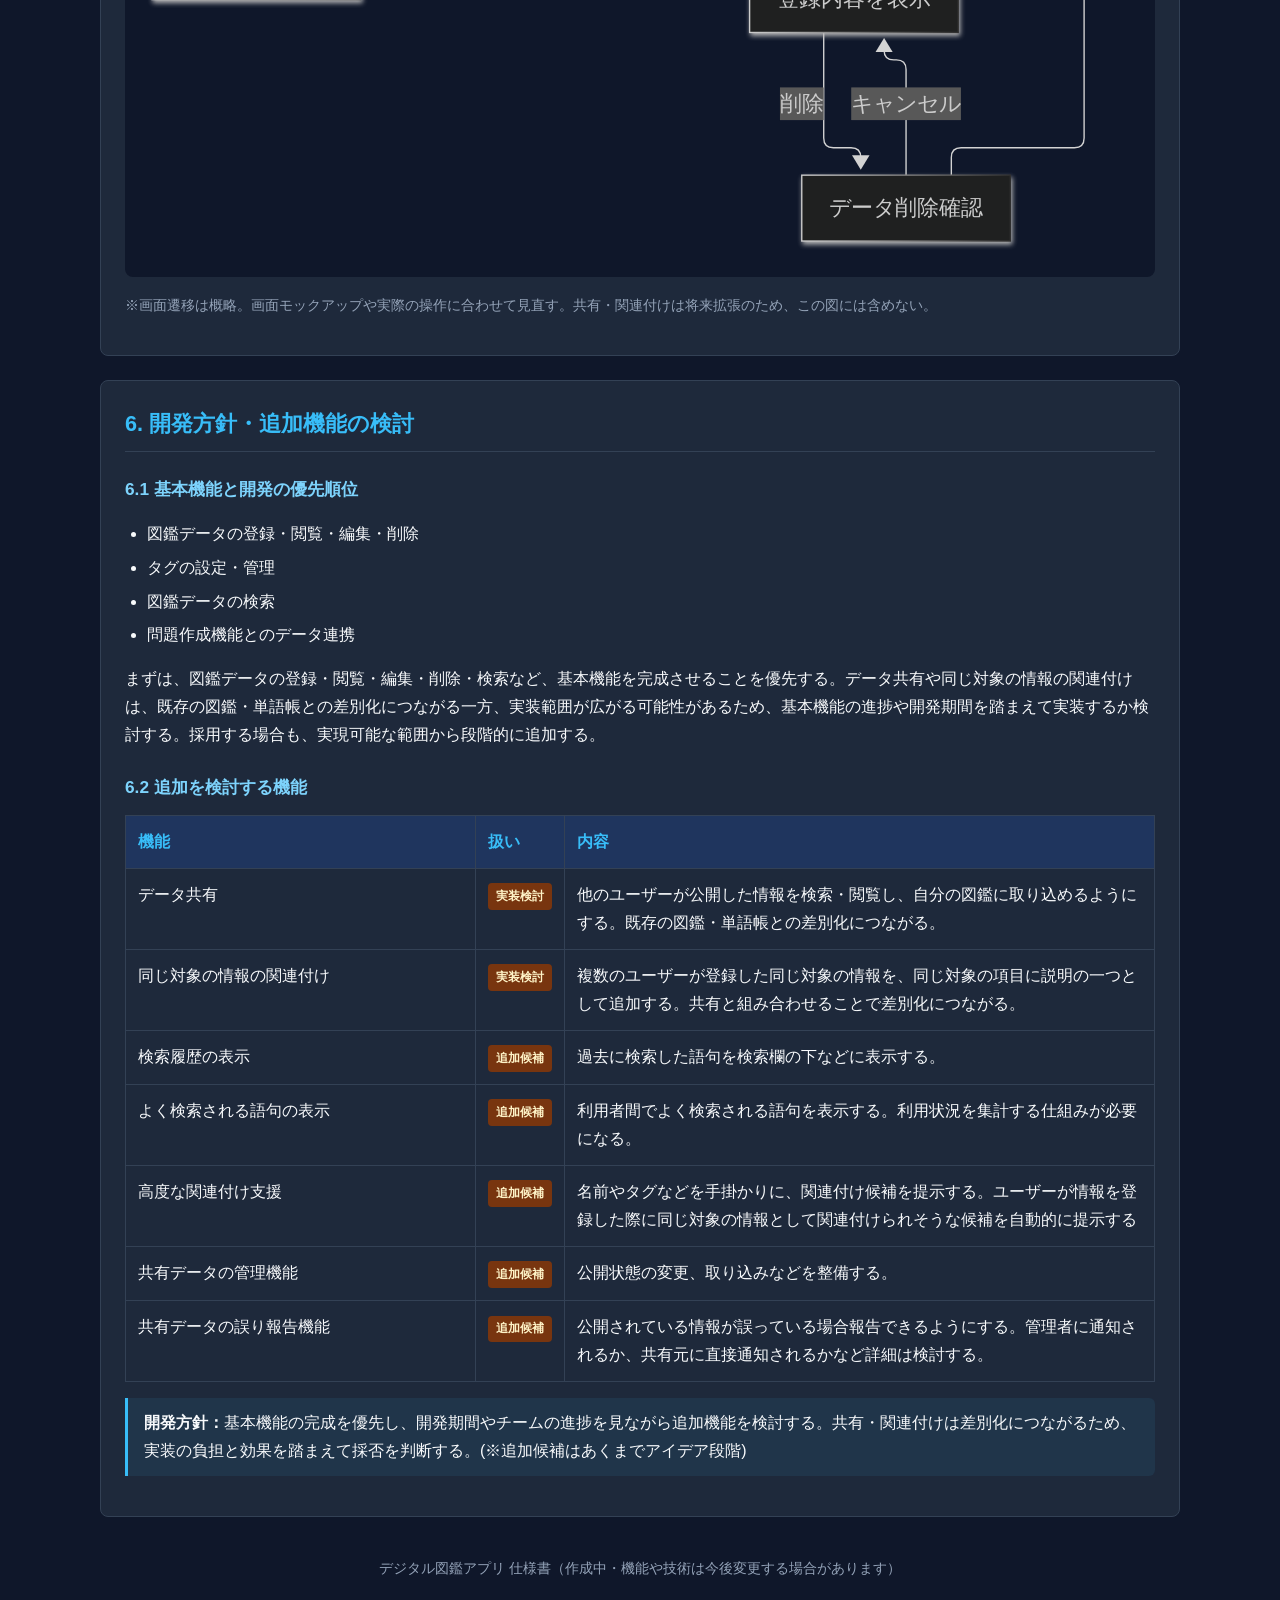
==== commit 60bbfaaa: "Refine text in index.html for better clarity Updated descriptions for clarity and consistency." ====
--- a/index.html
+++ b/index.html
@@ -122,7 +122,7 @@
   <h2>1. アプリ概要・目的</h2>
   <p>主な利用対象者はITに関わるすべての人（プログラミングやIT技術を学ぶ初学者、資格勉強をする社会人など）とし、自律的な知識の整理・定着をサポートする。</p>
   <p>利用者が知識や情報を自由に登録し、自分だけの図鑑として整理・閲覧できるアプリケーション。名前や説明などの基本情報に加え、登録する対象に合わせて複数のタグを付けられる。</p>
-  <p>また、他のユーザーが公開した情報を検索・閲覧・取り込みできるほか、複数のユーザーが登録した同じ対象の情報を関連付け、それぞれの説明など保持したまままとめて扱えることを特徴とする。</p>
+  <p>また、他のユーザーが公開した情報を検索・閲覧・取り込みできるほか、取り込んだ情報を同じ対象の項目に説明の一つとして追加し、まとめて扱えることを特徴とする。</p>
   <div class="note"><strong>主な特徴：</strong>知識や情報をタグで分類・検索できること。ユーザー間でのデータ共有や、同じ対象に対する複数の情報の関連付けも、アプリの差別化につながる機能として実装を検討する。登録した情報は、別担当が作成する問題作成機能にも活用を検討。</div>
 </section>
 
@@ -147,7 +147,7 @@
     <tbody>
       <tr><td><strong>公開データの検索・閲覧</strong></td><td>他のユーザーが公開した情報を検索し、内容を閲覧できる。</td></tr>
       <tr><td><strong>公開データの取り込み</strong></td><td>他のユーザーが公開した情報を、自分の図鑑に取り込んで利用できる。</td></tr>
-      <tr><td><strong>同じ対象の情報の関連付け</strong></td><td>複数のユーザーが登録した同じ対象についての情報を、同じ対象の項目に説明の一つとして追加する</td></tr>
+      <tr><td><strong>同じ対象の情報の関連付け</strong></td><td>複数のユーザーが登録した同じ対象についての情報を、同じ対象の項目に説明の一つとして追加する。</td></tr>
     </tbody>
   </table>
 
@@ -195,9 +195,9 @@
       <div class="flow-step"><strong>3-B. 公開情報を利用(将来拡張)</strong><br><span class="small">他のユーザーが公開した情報を検索・閲覧し、必要に応じて自分の図鑑に取り込む</span></div>
     </div>
     <div class="arrow">↓</div>
-    <div class="flow-step"><strong>4. 同じ対象の情報を関連付ける（将来拡張）</strong><br><span class="small">複数のユーザーが登録した同じ対象の情報を関連付け、それぞれの説明などを保持したまままとめて参照できるようにする。</span></div>
-    <div class="arrow">↓</div>
-    <div class="flow-step"><strong>5. 問題作成機能で活用</strong><br><span class="small">登録した情報や、関連付けた複数の説明を問題作成機能に渡し、問題の作成に活用する。</span></div>
+    <div class="flow-step"><strong>4. 同じ対象の情報を関連付ける（将来拡張）</strong><br><span class="small">複数のユーザーが登録した同じ対象の情報を、同じ対象の項目に説明の一つとして追加し、まとめて参照できるようにする。</span></div>
+    <div class="arrow">↓</div>
+    <div class="flow-step"><strong>5. 問題作成機能で活用</strong><br><span class="small">登録した情報や、項目に登録された複数の説明を問題作成機能に渡し、問題の作成に活用する。</span></div>
   </div>
   <p class="small">※共有・関連付けは実装を検討している機能であり、上記は想定する利用の流れ。具体的な操作手順は、機能の採用と画面設計に合わせて調整する。</p>
 </section>
@@ -209,10 +209,10 @@
     <thead><tr><th style="width:27%">画面名</th><th>主な内容・操作</th></tr></thead>
     <tbody>
       <tr><td>ホーム／図鑑一覧</td><td>新規登録・タグ管理への導線を表示する。検索結果も同じ一覧に表示する。</td></tr>
-      <tr><td>データ登録・編集</td><td>名前、説明、タグなどを入力・編集する。説明は複数追加・削除できるタグは入力時に新規作成できる</td></tr>
-      <tr><td>データ詳細</td><td>登録情報の詳細を表示し、編集・削除・公開などの操作につなぐ。複数の説明を並べて表示する。</td></tr>
+      <tr><td>データ登録・編集</td><td>名前、説明、タグなどを入力・編集する。説明は複数追加・削除できる。タグは入力時に新規作成できる。</td></tr>
+      <tr><td>データ詳細</td><td>登録情報の詳細を表示し、編集・削除などの操作につなぐ。複数の説明を並べて表示する。</td></tr>
       <tr><td>タグ一覧</td><td>タグ名の確認・その場でタグ名の編集・削除を行う。</td></tr>
-      <tr><td>削除確認(ダイアログ未定)</td><td>データ詳細、タグ一覧から削除を行う場合表示する</td></tr>
+      <tr><td>削除確認(ダイアログ未定)</td><td>データ詳細、タグ一覧から削除を行う場合表示する。</td></tr>
       <tr><td>公開データ検索<span class="badge consider">将来拡張</span></td><td>他のユーザーが公開した情報を検索・閲覧し、自分の図鑑への取り込みを行う。</td></tr>
       <tr><td>関連付け管理<span class="badge consider">将来拡張</span></td><td>同じ対象に関する情報を確認し、関連付け・関連付け解除を行う案。</td></tr>
     </tbody>
@@ -221,7 +221,7 @@
   <div class="diagram">
     <img src="images/screen-transition-TD.svg" alt="画面遷移図">
   </div>
-  <p class="small">※画面遷移は概略。画面モックアップや実際の操作に合わせて見直す。共有・関連付けは将来拡張のため、この図には含めない</p>
+  <p class="small">※画面遷移は概略。画面モックアップや実際の操作に合わせて見直す。共有・関連付けは将来拡張のため、この図には含めない。</p>
 </section>
 
 <section id="scope">
@@ -240,7 +240,7 @@
     <thead><tr><th style="width:34%">機能</th><th>扱い</th><th>内容</th></tr></thead>
     <tbody>
       <tr><td>データ共有</td><td><span class="badge consider">実装検討</span></td><td>他のユーザーが公開した情報を検索・閲覧し、自分の図鑑に取り込めるようにする。既存の図鑑・単語帳との差別化につながる。</td></tr>
-      <tr><td>同じ対象の情報の関連付け</td><td><span class="badge consider">実装検討</span></td><td>複数のユーザーが登録した同じ対象の情報を、元の説明などを保持したまままとめて参照できるようにする。共有と組み合わせることで差別化につながる。</td></tr>
+      <tr><td>同じ対象の情報の関連付け</td><td><span class="badge consider">実装検討</span></td><td>複数のユーザーが登録した同じ対象の情報を、同じ対象の項目に説明の一つとして追加する。共有と組み合わせることで差別化につながる。</td></tr>
       <tr><td>検索履歴の表示</td><td><span class="badge consider">追加候補</span></td><td>過去に検索した語句を検索欄の下などに表示する。</td></tr>
       <tr><td>よく検索される語句の表示</td><td><span class="badge consider">追加候補</span></td><td>利用者間でよく検索される語句を表示する。利用状況を集計する仕組みが必要になる。</td></tr>
       <tr><td>高度な関連付け支援</td><td><span class="badge consider">追加候補</span></td><td>名前やタグなどを手掛かりに、関連付け候補を提示する。ユーザーが情報を登録した際に同じ対象の情報として関連付けられそうな候補を自動的に提示する</td></tr>
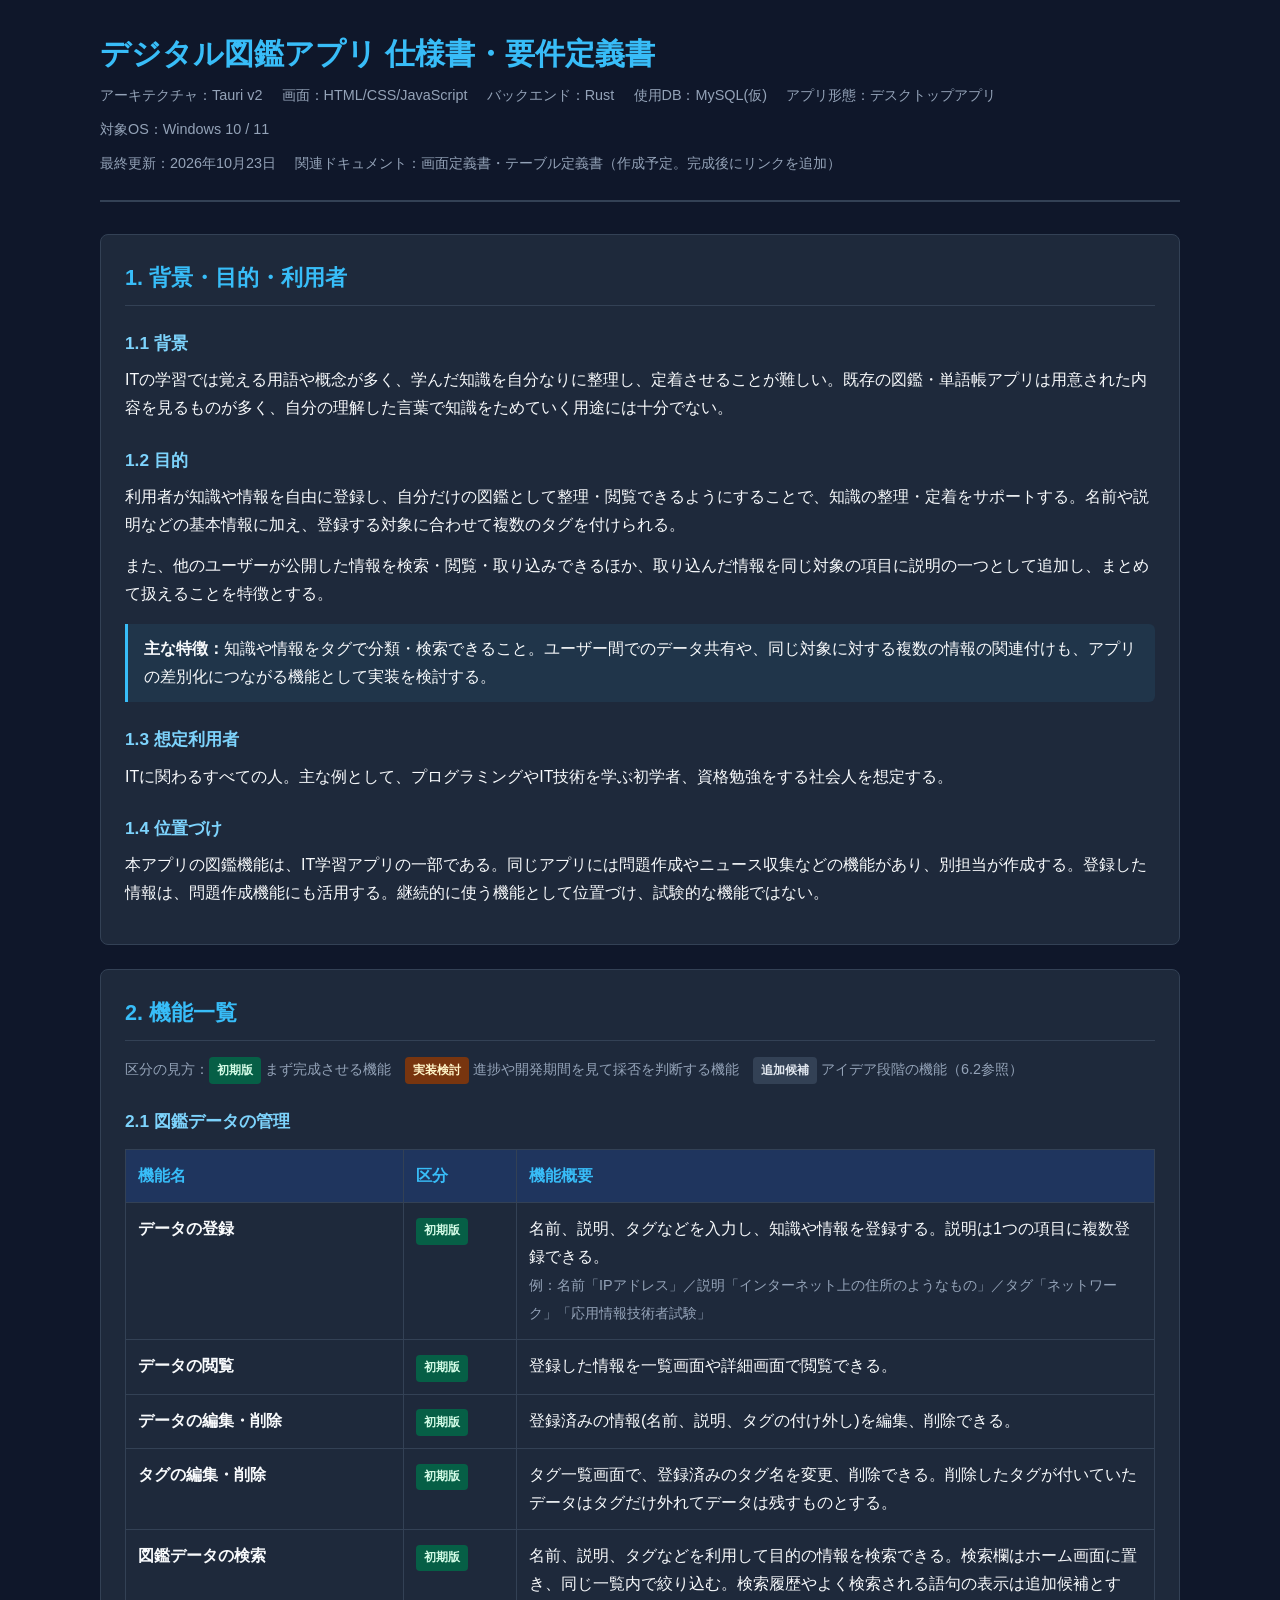
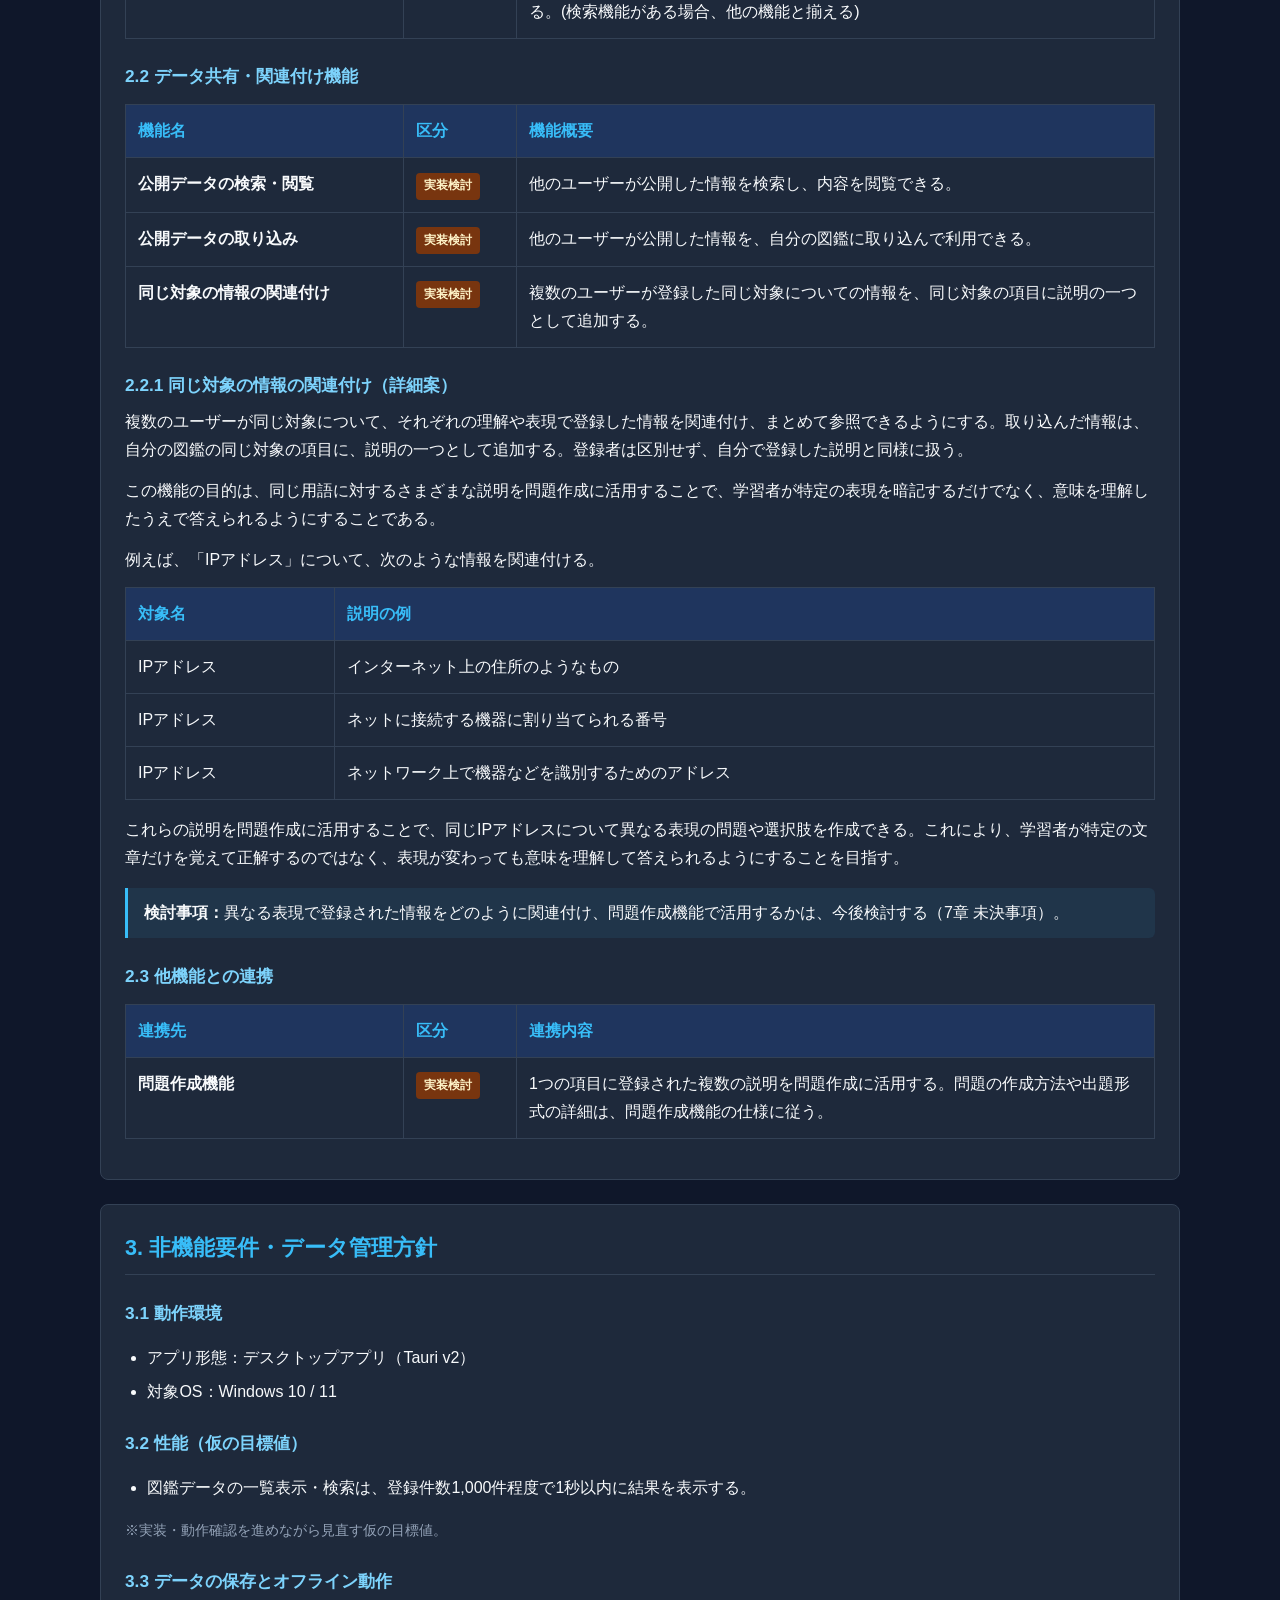
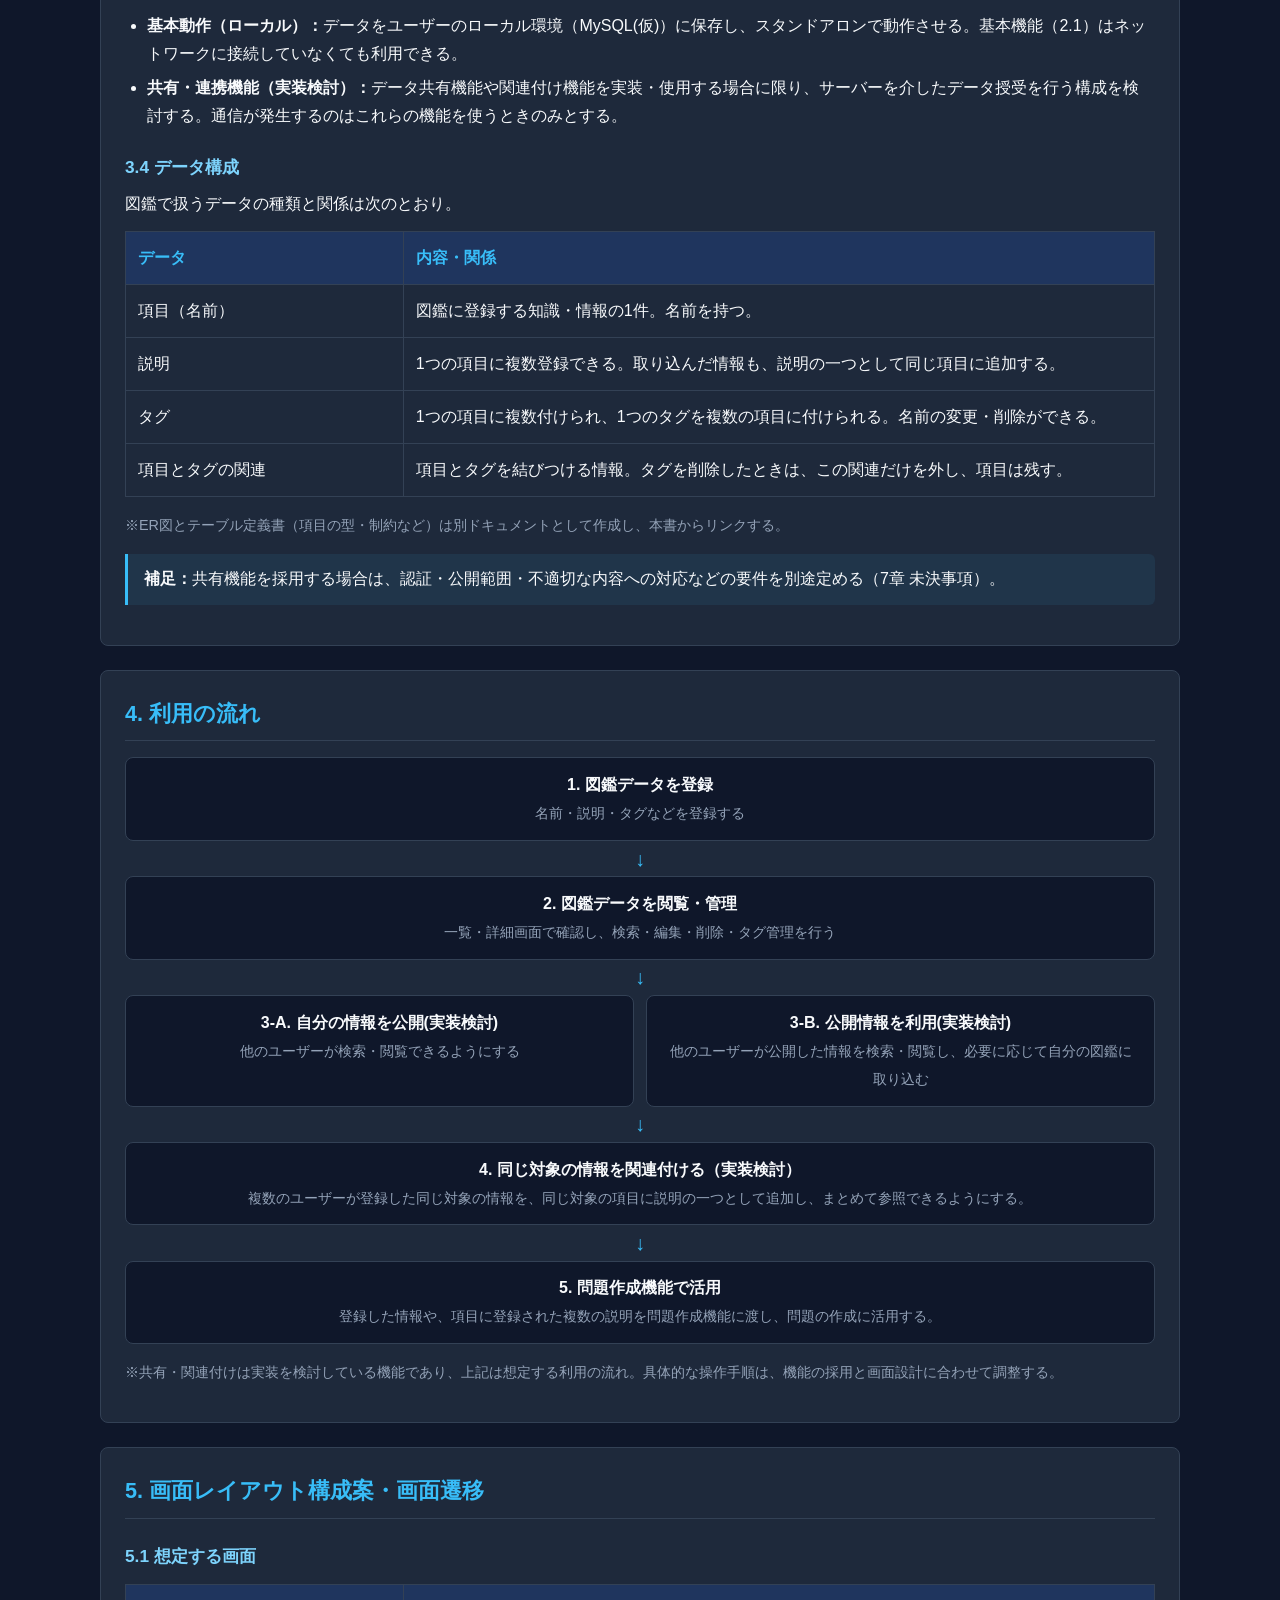
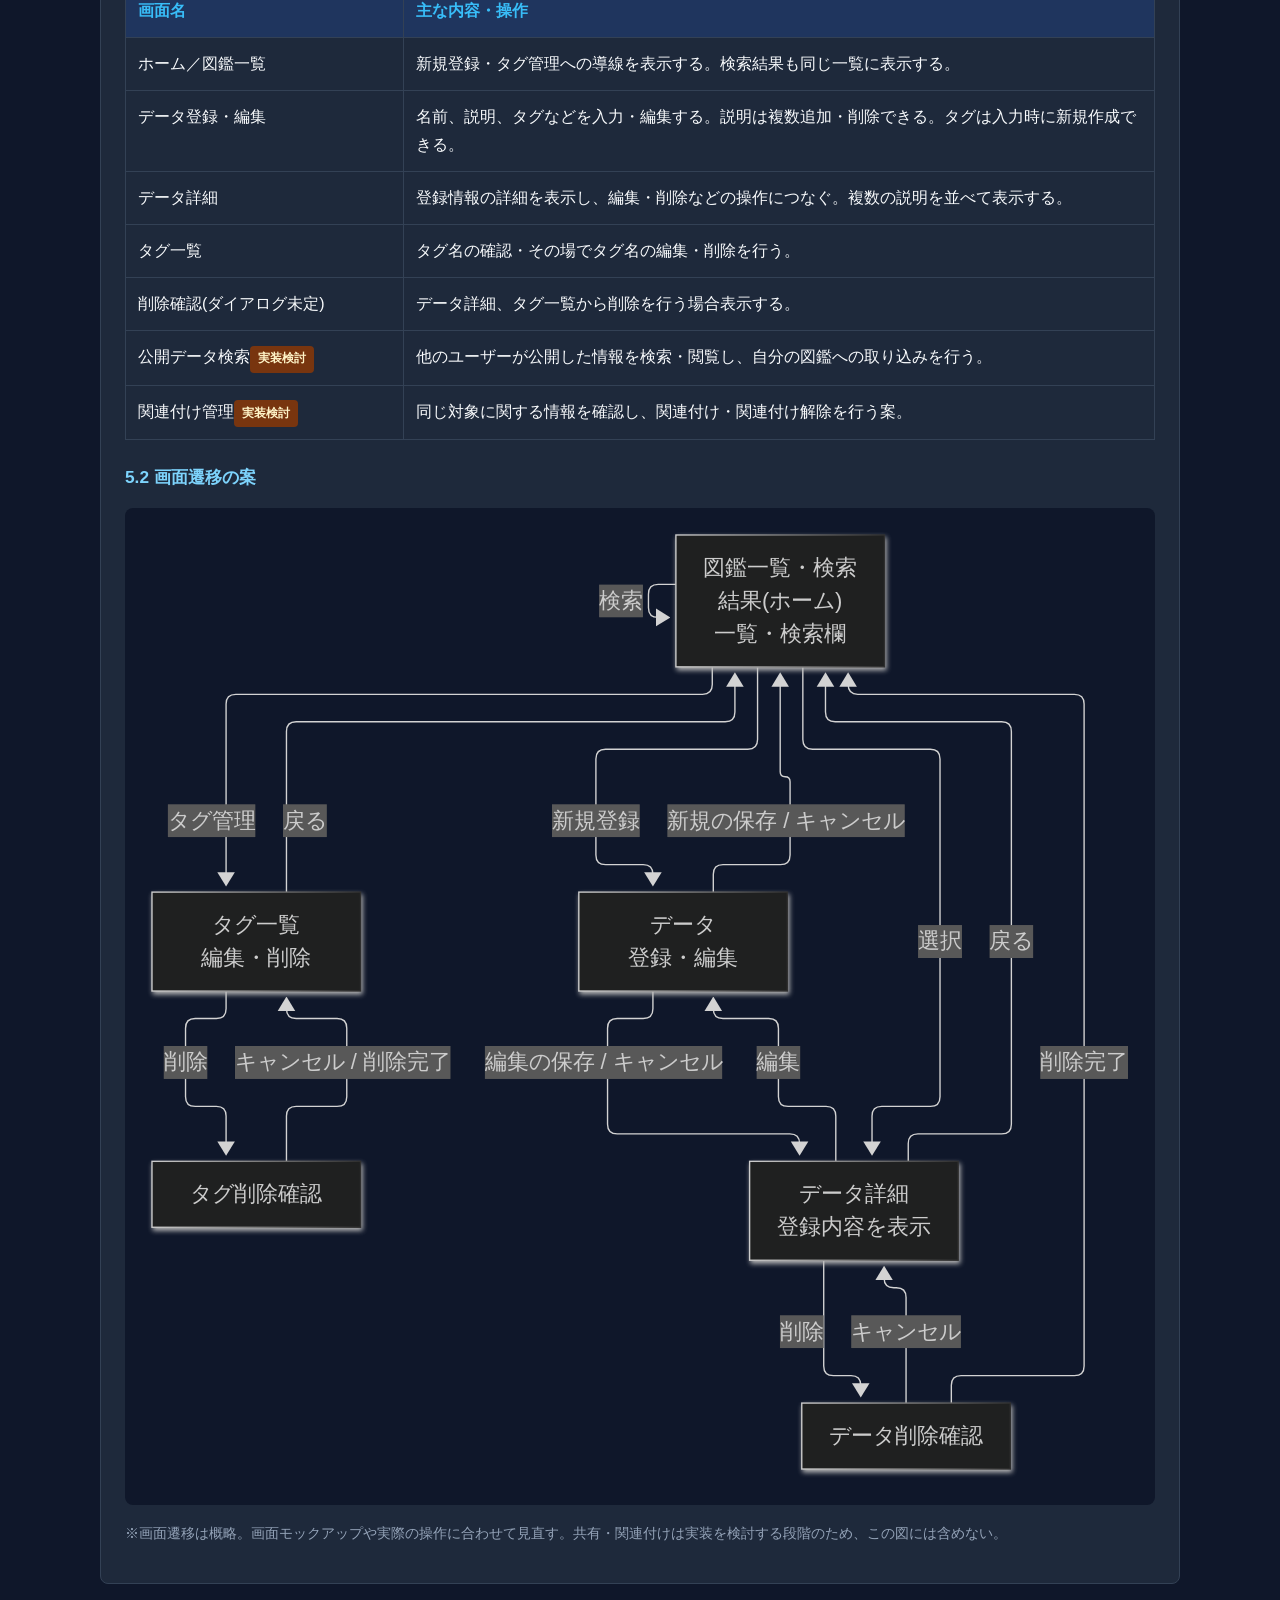
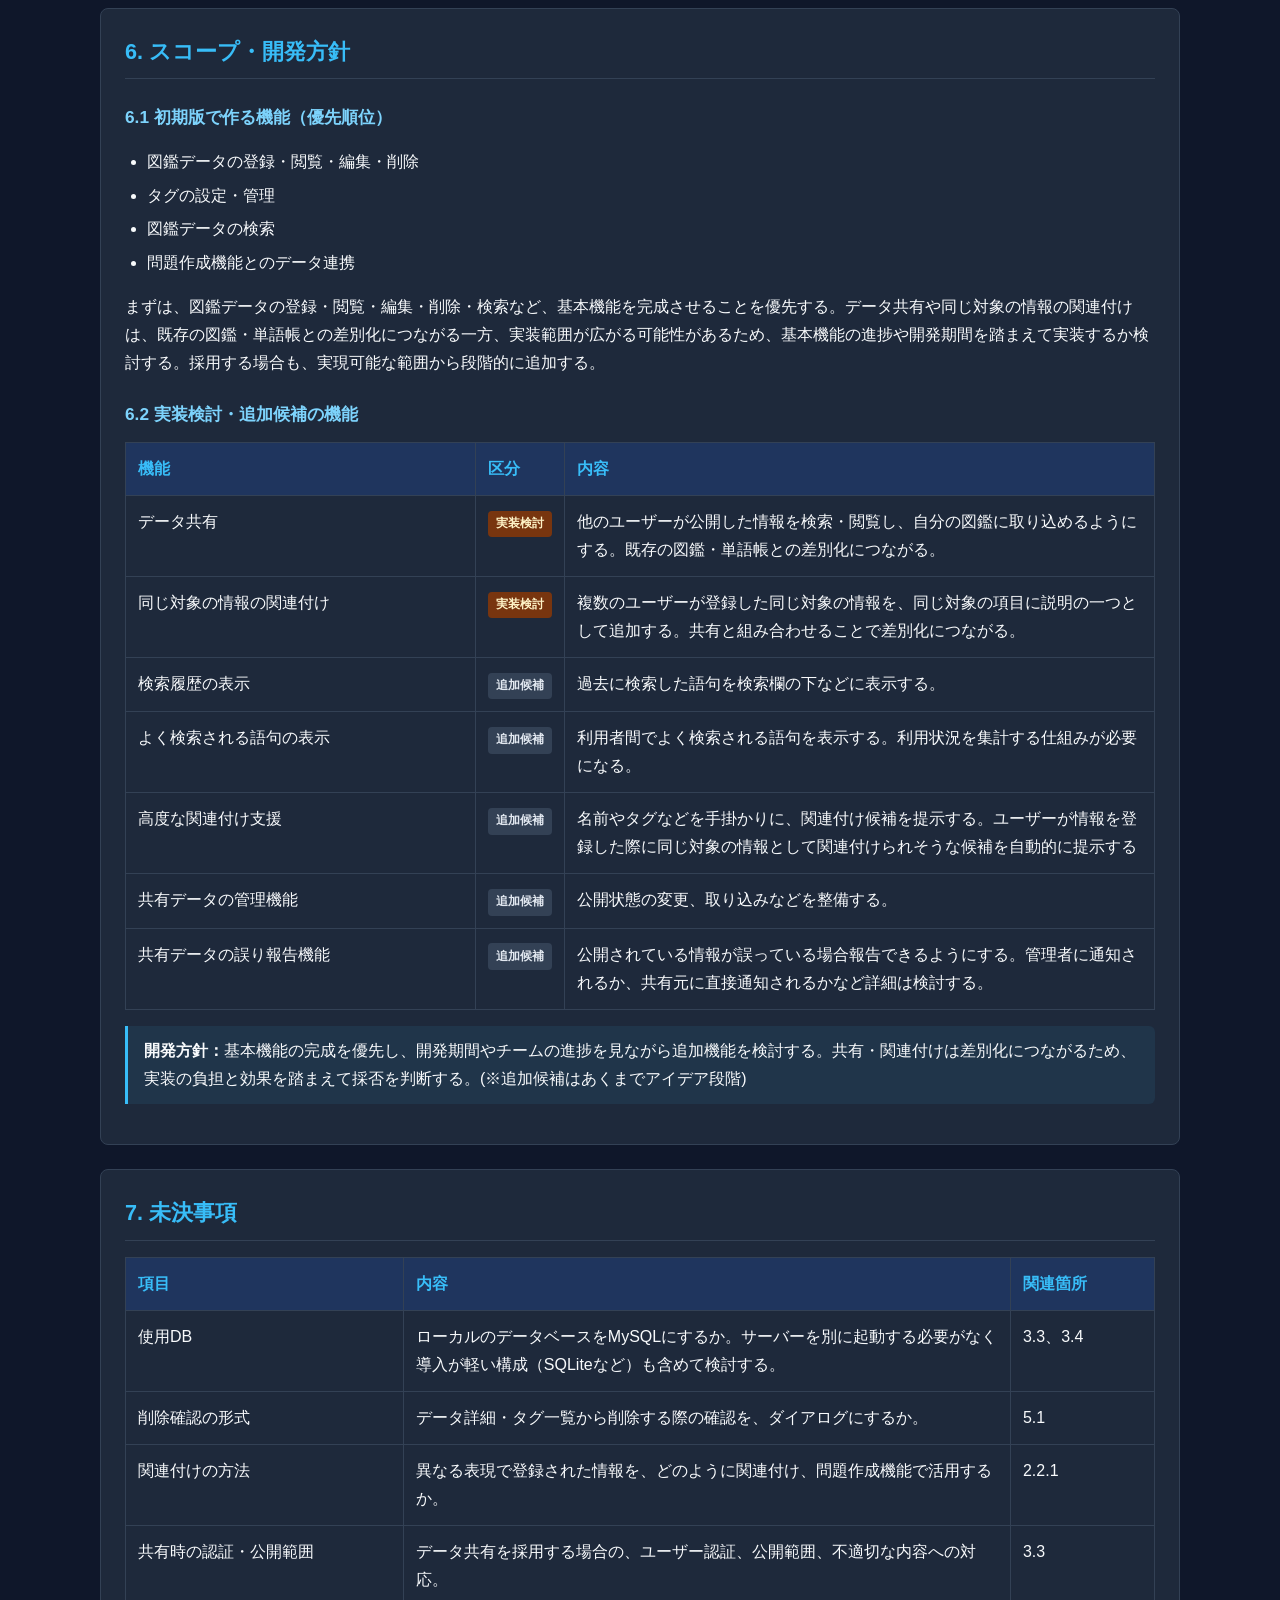
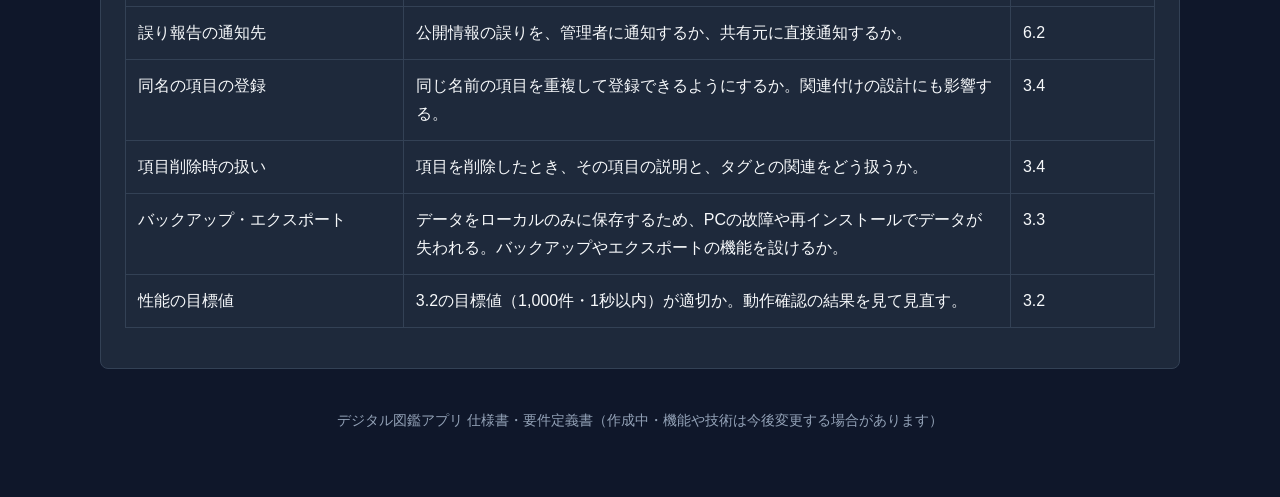
==== commit 9c4117b4: "Change greeting message from 'Hello' to 'Goodbye'" ====
--- a/index.html
+++ b/index.html
@@ -3,7 +3,7 @@
 <head>
 <meta charset="UTF-8">
 <meta name="viewport" content="width=device-width, initial-scale=1.0">
-<title>デジタル図鑑アプリ 仕様書(仮)</title>
+<title>デジタル図鑑アプリ 仕様書・要件定義書(仮)</title>
 <style>
 :root {
   --primary: #2563eb;
@@ -77,6 +77,7 @@
 }
 .core { background: #065f46; color: #d1fae5; }
 .consider { background: #78350f; color: #fef3c7; }
+.idea { background: #334155; color: #e2e8f0; }
 .note {
   border-left: 3px solid var(--accent); padding: .7rem 1rem;
   background: rgba(56,189,248,.08); border-radius: 0 6px 6px 0; margin: 1rem 0;
@@ -106,7 +107,7 @@
 <div class="container">
 <header>
   <div>
-    <h1>デジタル図鑑アプリ 仕様書</h1>
+    <h1>デジタル図鑑アプリ 仕様書・要件定義書</h1>
     <div class="meta-info">
       <span>アーキテクチャ：Tauri v2</span>
       <span>画面：HTML/CSS/JavaScript</span>
@@ -115,39 +116,55 @@
       <span>アプリ形態：デスクトップアプリ</span>
       <span>対象OS：Windows 10 / 11</span>
     </div>
+    <div class="meta-info" style="margin-top:.5rem">
+      <span>最終更新：2026年10月23日</span>
+      <span>関連ドキュメント：画面定義書・テーブル定義書（作成予定。完成後にリンクを追加）</span>
+    </div>
   </div>
 </header>
 
 <section id="overview">
-  <h2>1. アプリ概要・目的</h2>
-  <p>主な利用対象者はITに関わるすべての人（プログラミングやIT技術を学ぶ初学者、資格勉強をする社会人など）とし、自律的な知識の整理・定着をサポートする。</p>
-  <p>利用者が知識や情報を自由に登録し、自分だけの図鑑として整理・閲覧できるアプリケーション。名前や説明などの基本情報に加え、登録する対象に合わせて複数のタグを付けられる。</p>
+  <h2>1. 背景・目的・利用者</h2>
+
+  <h3>1.1 背景</h3>
+  <p>ITの学習では覚える用語や概念が多く、学んだ知識を自分なりに整理し、定着させることが難しい。既存の図鑑・単語帳アプリは用意された内容を見るものが多く、自分の理解した言葉で知識をためていく用途には十分でない。</p>
+
+  <h3>1.2 目的</h3>
+  <p>利用者が知識や情報を自由に登録し、自分だけの図鑑として整理・閲覧できるようにすることで、知識の整理・定着をサポートする。名前や説明などの基本情報に加え、登録する対象に合わせて複数のタグを付けられる。</p>
   <p>また、他のユーザーが公開した情報を検索・閲覧・取り込みできるほか、取り込んだ情報を同じ対象の項目に説明の一つとして追加し、まとめて扱えることを特徴とする。</p>
-  <div class="note"><strong>主な特徴：</strong>知識や情報をタグで分類・検索できること。ユーザー間でのデータ共有や、同じ対象に対する複数の情報の関連付けも、アプリの差別化につながる機能として実装を検討する。登録した情報は、別担当が作成する問題作成機能にも活用を検討。</div>
+  <div class="note"><strong>主な特徴：</strong>知識や情報をタグで分類・検索できること。ユーザー間でのデータ共有や、同じ対象に対する複数の情報の関連付けも、アプリの差別化につながる機能として実装を検討する。</div>
+
+  <h3>1.3 想定利用者</h3>
+  <p>ITに関わるすべての人。主な例として、プログラミングやIT技術を学ぶ初学者、資格勉強をする社会人を想定する。</p>
+
+  <h3>1.4 位置づけ</h3>
+  <p>本アプリの図鑑機能は、IT学習アプリの一部である。同じアプリには問題作成やニュース収集などの機能があり、別担当が作成する。登録した情報は、問題作成機能にも活用する。継続的に使う機能として位置づけ、試験的な機能ではない。</p>
+
 </section>
 
 <section id="features">
   <h2>2. 機能一覧</h2>
+  <p class="small">区分の見方：<span class="badge core">初期版</span> まず完成させる機能　<span class="badge consider">実装検討</span> 進捗や開発期間を見て採否を判断する機能　<span class="badge idea">追加候補</span> アイデア段階の機能（6.2参照）</p>
 
   <h3>2.1 図鑑データの管理</h3>
   <table>
-    <thead><tr><th style="width:27%">機能名</th><th>機能概要</th></tr></thead>
-    <tbody>
-      <tr><td><strong>データの登録</strong></td><td>名前、説明、タグなどを入力し、知識や情報を登録する。説明は1つの項目に複数登録できる。<br><span class="small">例：名前「IPアドレス」／説明「インターネット上の住所のようなもの」／タグ「ネットワーク」「応用情報技術者試験」</span></td></tr>
-      <tr><td><strong>データの閲覧</strong></td><td>登録した情報を一覧画面や詳細画面で閲覧できる。</td></tr>
-      <tr><td><strong>データの編集・削除</strong></td><td>登録済みの情報(名前、説明、タグの付け外し)を編集、削除できる。</td></tr>
-      <tr><td><strong>タグの編集・削除</strong></td><td>タグ一覧画面で、登録済みのタグ名を変更、削除できる。削除したタグが付いていたデータはタグだけ外れてデータは残すものとする。</td></tr>
-      <tr><td><strong>図鑑データの検索</strong></td><td>名前、説明、タグなどを利用して目的の情報を検索できる。検索欄はホーム画面に置き、同じ一覧内で絞り込む。検索履歴やよく検索される語句の表示は追加候補とする。(検索機能がある場合、他の機能と揃える)</td></tr>
+    <thead><tr><th style="width:27%">機能名</th><th style="width:11%">区分</th><th>機能概要</th></tr></thead>
+    <tbody>
+      <tr><td><strong>データの登録</strong></td><td><span class="badge core">初期版</span></td><td>名前、説明、タグなどを入力し、知識や情報を登録する。説明は1つの項目に複数登録できる。<br><span class="small">例：名前「IPアドレス」／説明「インターネット上の住所のようなもの」／タグ「ネットワーク」「応用情報技術者試験」</span></td></tr>
+      <tr><td><strong>データの閲覧</strong></td><td><span class="badge core">初期版</span></td><td>登録した情報を一覧画面や詳細画面で閲覧できる。</td></tr>
+      <tr><td><strong>データの編集・削除</strong></td><td><span class="badge core">初期版</span></td><td>登録済みの情報(名前、説明、タグの付け外し)を編集、削除できる。</td></tr>
+      <tr><td><strong>タグの編集・削除</strong></td><td><span class="badge core">初期版</span></td><td>タグ一覧画面で、登録済みのタグ名を変更、削除できる。削除したタグが付いていたデータはタグだけ外れてデータは残すものとする。</td></tr>
+      <tr><td><strong>図鑑データの検索</strong></td><td><span class="badge core">初期版</span></td><td>名前、説明、タグなどを利用して目的の情報を検索できる。検索欄はホーム画面に置き、同じ一覧内で絞り込む。検索履歴やよく検索される語句の表示は追加候補とする。(検索機能がある場合、他の機能と揃える)</td></tr>
     </tbody>
   </table>
 
   <h3>2.2 データ共有・関連付け機能</h3>
   <table>
-    <thead><tr><th style="width:27%">機能名</th><th>機能概要</th></tr></thead>
-    <tbody>
-      <tr><td><strong>公開データの検索・閲覧</strong></td><td>他のユーザーが公開した情報を検索し、内容を閲覧できる。</td></tr>
-      <tr><td><strong>公開データの取り込み</strong></td><td>他のユーザーが公開した情報を、自分の図鑑に取り込んで利用できる。</td></tr>
-      <tr><td><strong>同じ対象の情報の関連付け</strong></td><td>複数のユーザーが登録した同じ対象についての情報を、同じ対象の項目に説明の一つとして追加する。</td></tr>
+    <thead><tr><th style="width:27%">機能名</th><th style="width:11%">区分</th><th>機能概要</th></tr></thead>
+    <tbody>
+      <tr><td><strong>公開データの検索・閲覧</strong></td><td><span class="badge consider">実装検討</span></td><td>他のユーザーが公開した情報を検索し、内容を閲覧できる。</td></tr>
+      <tr><td><strong>公開データの取り込み</strong></td><td><span class="badge consider">実装検討</span></td><td>他のユーザーが公開した情報を、自分の図鑑に取り込んで利用できる。</td></tr>
+      <tr><td><strong>同じ対象の情報の関連付け</strong></td><td><span class="badge consider">実装検討</span></td><td>複数のユーザーが登録した同じ対象についての情報を、同じ対象の項目に説明の一つとして追加する。</td></tr>
     </tbody>
   </table>
 
@@ -164,23 +181,51 @@
     </tbody>
   </table>
   <p>これらの説明を問題作成に活用することで、同じIPアドレスについて異なる表現の問題や選択肢を作成できる。これにより、学習者が特定の文章だけを覚えて正解するのではなく、表現が変わっても意味を理解して答えられるようにすることを目指す。</p>
-  <div class="note"><strong>検討事項：</strong>異なる表現で登録された情報をどのように関連付け、問題作成機能で活用するかは、今後検討する。</div>
+  <div class="note"><strong>検討事項：</strong>異なる表現で登録された情報をどのように関連付け、問題作成機能で活用するかは、今後検討する（7章 未決事項）。</div>
 
   <h3>2.3 他機能との連携</h3>
   <table>
-    <thead><tr><th style="width:27%">連携先</th><th>連携内容</th></tr></thead>
-    <tbody>
-      <tr><td><strong>問題作成機能</strong></td><td>1つの項目に登録された複数の説明を問題作成に活用する。問題の作成方法や出題形式の詳細は、問題作成機能の仕様に従う。</td></tr>
+    <thead><tr><th style="width:27%">連携先</th><th style="width:11%">区分</th><th>連携内容</th></tr></thead>
+    <tbody>
+      <tr><td><strong>問題作成機能</strong></td><td><span class="badge consider">実装検討</span></td><td>1つの項目に登録された複数の説明を問題作成に活用する。問題の作成方法や出題形式の詳細は、問題作成機能の仕様に従う。</td></tr>
     </tbody>
   </table>
 </section>
 
 <section id="non-functional">
-  <h2>3. データ管理・保存方針</h2>
+  <h2>3. 非機能要件・データ管理方針</h2>
+
+  <h3>3.1 動作環境</h3>
   <ul>
-    <li><strong>基本動作（ローカル）：</strong>データをユーザーのローカル環境（MySQL）に保存し、スタンドアロンで動作させる。</li>
-    <li><strong>共有・連携機能（将来拡張）：</strong>データ共有機能や関連付け機能を実装・使用する場合に限り、サーバーを介したデータ授受を行う構成を検討する。</li>
+    <li>アプリ形態：デスクトップアプリ（Tauri v2）</li>
+    <li>対象OS：Windows 10 / 11</li>
   </ul>
+
+  <h3>3.2 性能（仮の目標値）</h3>
+  <ul>
+    <li>図鑑データの一覧表示・検索は、登録件数1,000件程度で1秒以内に結果を表示する。</li>
+  </ul>
+  <p class="small">※実装・動作確認を進めながら見直す仮の目標値。</p>
+
+  <h3>3.3 データの保存とオフライン動作</h3>
+  <ul>
+    <li><strong>基本動作（ローカル）：</strong>データをユーザーのローカル環境（MySQL(仮)）に保存し、スタンドアロンで動作させる。基本機能（2.1）はネットワークに接続していなくても利用できる。</li>
+    <li><strong>共有・連携機能（実装検討）：</strong>データ共有機能や関連付け機能を実装・使用する場合に限り、サーバーを介したデータ授受を行う構成を検討する。通信が発生するのはこれらの機能を使うときのみとする。</li>
+  </ul>
+  <h3>3.4 データ構成</h3>
+  <p>図鑑で扱うデータの種類と関係は次のとおり。</p>
+  <table>
+    <thead><tr><th style="width:27%">データ</th><th>内容・関係</th></tr></thead>
+    <tbody>
+      <tr><td>項目（名前）</td><td>図鑑に登録する知識・情報の1件。名前を持つ。</td></tr>
+      <tr><td>説明</td><td>1つの項目に複数登録できる。取り込んだ情報も、説明の一つとして同じ項目に追加する。</td></tr>
+      <tr><td>タグ</td><td>1つの項目に複数付けられ、1つのタグを複数の項目に付けられる。名前の変更・削除ができる。</td></tr>
+      <tr><td>項目とタグの関連</td><td>項目とタグを結びつける情報。タグを削除したときは、この関連だけを外し、項目は残す。</td></tr>
+    </tbody>
+  </table>
+  <p class="small">※ER図とテーブル定義書（項目の型・制約など）は別ドキュメントとして作成し、本書からリンクする。</p>
+
+  <div class="note"><strong>補足：</strong>共有機能を採用する場合は、認証・公開範囲・不適切な内容への対応などの要件を別途定める（7章 未決事項）。</div>
 </section>
 
 <section id="flow">
@@ -191,11 +236,11 @@
     <div class="flow-step"><strong>2. 図鑑データを閲覧・管理</strong><br><span class="small">一覧・詳細画面で確認し、検索・編集・削除・タグ管理を行う</span></div>
     <div class="arrow">↓</div>
     <div class="flow-split">
-      <div class="flow-step"><strong>3-A. 自分の情報を公開(将来拡張)</strong><br><span class="small">他のユーザーが検索・閲覧できるようにする</span></div>
-      <div class="flow-step"><strong>3-B. 公開情報を利用(将来拡張)</strong><br><span class="small">他のユーザーが公開した情報を検索・閲覧し、必要に応じて自分の図鑑に取り込む</span></div>
+      <div class="flow-step"><strong>3-A. 自分の情報を公開(実装検討)</strong><br><span class="small">他のユーザーが検索・閲覧できるようにする</span></div>
+      <div class="flow-step"><strong>3-B. 公開情報を利用(実装検討)</strong><br><span class="small">他のユーザーが公開した情報を検索・閲覧し、必要に応じて自分の図鑑に取り込む</span></div>
     </div>
     <div class="arrow">↓</div>
-    <div class="flow-step"><strong>4. 同じ対象の情報を関連付ける（将来拡張）</strong><br><span class="small">複数のユーザーが登録した同じ対象の情報を、同じ対象の項目に説明の一つとして追加し、まとめて参照できるようにする。</span></div>
+    <div class="flow-step"><strong>4. 同じ対象の情報を関連付ける（実装検討）</strong><br><span class="small">複数のユーザーが登録した同じ対象の情報を、同じ対象の項目に説明の一つとして追加し、まとめて参照できるようにする。</span></div>
     <div class="arrow">↓</div>
     <div class="flow-step"><strong>5. 問題作成機能で活用</strong><br><span class="small">登録した情報や、項目に登録された複数の説明を問題作成機能に渡し、問題の作成に活用する。</span></div>
   </div>
@@ -213,20 +258,20 @@
       <tr><td>データ詳細</td><td>登録情報の詳細を表示し、編集・削除などの操作につなぐ。複数の説明を並べて表示する。</td></tr>
       <tr><td>タグ一覧</td><td>タグ名の確認・その場でタグ名の編集・削除を行う。</td></tr>
       <tr><td>削除確認(ダイアログ未定)</td><td>データ詳細、タグ一覧から削除を行う場合表示する。</td></tr>
-      <tr><td>公開データ検索<span class="badge consider">将来拡張</span></td><td>他のユーザーが公開した情報を検索・閲覧し、自分の図鑑への取り込みを行う。</td></tr>
-      <tr><td>関連付け管理<span class="badge consider">将来拡張</span></td><td>同じ対象に関する情報を確認し、関連付け・関連付け解除を行う案。</td></tr>
+      <tr><td>公開データ検索<span class="badge consider">実装検討</span></td><td>他のユーザーが公開した情報を検索・閲覧し、自分の図鑑への取り込みを行う。</td></tr>
+      <tr><td>関連付け管理<span class="badge consider">実装検討</span></td><td>同じ対象に関する情報を確認し、関連付け・関連付け解除を行う案。</td></tr>
     </tbody>
   </table>
   <h3>5.2 画面遷移の案</h3>
   <div class="diagram">
     <img src="images/screen-transition-TD.svg" alt="画面遷移図">
   </div>
-  <p class="small">※画面遷移は概略。画面モックアップや実際の操作に合わせて見直す。共有・関連付けは将来拡張のため、この図には含めない。</p>
+  <p class="small">※画面遷移は概略。画面モックアップや実際の操作に合わせて見直す。共有・関連付けは実装を検討する段階のため、この図には含めない。</p>
 </section>
 
 <section id="scope">
-  <h2>6. 開発方針・追加機能の検討</h2>
-  <h3>6.1 基本機能と開発の優先順位</h3>
+  <h2>6. スコープ・開発方針</h2>
+  <h3>6.1 初期版で作る機能（優先順位）</h3>
   <ul>
     <li>図鑑データの登録・閲覧・編集・削除</li>
     <li>タグの設定・管理</li>
@@ -235,23 +280,41 @@
   </ul>
   <p>まずは、図鑑データの登録・閲覧・編集・削除・検索など、基本機能を完成させることを優先する。データ共有や同じ対象の情報の関連付けは、既存の図鑑・単語帳との差別化につながる一方、実装範囲が広がる可能性があるため、基本機能の進捗や開発期間を踏まえて実装するか検討する。採用する場合も、実現可能な範囲から段階的に追加する。</p>
 
-  <h3>6.2 追加を検討する機能</h3>
-  <table>
-    <thead><tr><th style="width:34%">機能</th><th>扱い</th><th>内容</th></tr></thead>
+  <h3>6.2 実装検討・追加候補の機能</h3>
+  <table>
+    <thead><tr><th style="width:34%">機能</th><th>区分</th><th>内容</th></tr></thead>
     <tbody>
       <tr><td>データ共有</td><td><span class="badge consider">実装検討</span></td><td>他のユーザーが公開した情報を検索・閲覧し、自分の図鑑に取り込めるようにする。既存の図鑑・単語帳との差別化につながる。</td></tr>
       <tr><td>同じ対象の情報の関連付け</td><td><span class="badge consider">実装検討</span></td><td>複数のユーザーが登録した同じ対象の情報を、同じ対象の項目に説明の一つとして追加する。共有と組み合わせることで差別化につながる。</td></tr>
-      <tr><td>検索履歴の表示</td><td><span class="badge consider">追加候補</span></td><td>過去に検索した語句を検索欄の下などに表示する。</td></tr>
-      <tr><td>よく検索される語句の表示</td><td><span class="badge consider">追加候補</span></td><td>利用者間でよく検索される語句を表示する。利用状況を集計する仕組みが必要になる。</td></tr>
-      <tr><td>高度な関連付け支援</td><td><span class="badge consider">追加候補</span></td><td>名前やタグなどを手掛かりに、関連付け候補を提示する。ユーザーが情報を登録した際に同じ対象の情報として関連付けられそうな候補を自動的に提示する</td></tr>
-      <tr><td>共有データの管理機能</td><td><span class="badge consider">追加候補</span></td><td>公開状態の変更、取り込みなどを整備する。</td></tr>
-      <tr><td>共有データの誤り報告機能</td><td><span class="badge consider">追加候補</span></td><td>公開されている情報が誤っている場合報告できるようにする。管理者に通知されるか、共有元に直接通知されるかなど詳細は検討する。</td></tr>
+      <tr><td>検索履歴の表示</td><td><span class="badge idea">追加候補</span></td><td>過去に検索した語句を検索欄の下などに表示する。</td></tr>
+      <tr><td>よく検索される語句の表示</td><td><span class="badge idea">追加候補</span></td><td>利用者間でよく検索される語句を表示する。利用状況を集計する仕組みが必要になる。</td></tr>
+      <tr><td>高度な関連付け支援</td><td><span class="badge idea">追加候補</span></td><td>名前やタグなどを手掛かりに、関連付け候補を提示する。ユーザーが情報を登録した際に同じ対象の情報として関連付けられそうな候補を自動的に提示する</td></tr>
+      <tr><td>共有データの管理機能</td><td><span class="badge idea">追加候補</span></td><td>公開状態の変更、取り込みなどを整備する。</td></tr>
+      <tr><td>共有データの誤り報告機能</td><td><span class="badge idea">追加候補</span></td><td>公開されている情報が誤っている場合報告できるようにする。管理者に通知されるか、共有元に直接通知されるかなど詳細は検討する。</td></tr>
     </tbody>
   </table>
   <div class="note"><strong>開発方針：</strong>基本機能の完成を優先し、開発期間やチームの進捗を見ながら追加機能を検討する。共有・関連付けは差別化につながるため、実装の負担と効果を踏まえて採否を判断する。(※追加候補はあくまでアイデア段階)</div>
 </section>
 
-<footer>デジタル図鑑アプリ 仕様書（作成中・機能や技術は今後変更する場合があります）</footer>
+<section id="open-issues">
+  <h2>7. 未決事項</h2>
+  <table>
+    <thead><tr><th style="width:27%">項目</th><th>内容</th><th style="width:14%">関連箇所</th></tr></thead>
+    <tbody>
+      <tr><td>使用DB</td><td>ローカルのデータベースをMySQLにするか。サーバーを別に起動する必要がなく導入が軽い構成（SQLiteなど）も含めて検討する。</td><td>3.3、3.4</td></tr>
+      <tr><td>削除確認の形式</td><td>データ詳細・タグ一覧から削除する際の確認を、ダイアログにするか。</td><td>5.1</td></tr>
+      <tr><td>関連付けの方法</td><td>異なる表現で登録された情報を、どのように関連付け、問題作成機能で活用するか。</td><td>2.2.1</td></tr>
+      <tr><td>共有時の認証・公開範囲</td><td>データ共有を採用する場合の、ユーザー認証、公開範囲、不適切な内容への対応。</td><td>3.3</td></tr>
+      <tr><td>誤り報告の通知先</td><td>公開情報の誤りを、管理者に通知するか、共有元に直接通知するか。</td><td>6.2</td></tr>
+      <tr><td>同名の項目の登録</td><td>同じ名前の項目を重複して登録できるようにするか。関連付けの設計にも影響する。</td><td>3.4</td></tr>
+      <tr><td>項目削除時の扱い</td><td>項目を削除したとき、その項目の説明と、タグとの関連をどう扱うか。</td><td>3.4</td></tr>
+      <tr><td>バックアップ・エクスポート</td><td>データをローカルのみに保存するため、PCの故障や再インストールでデータが失われる。バックアップやエクスポートの機能を設けるか。</td><td>3.3</td></tr>
+      <tr><td>性能の目標値</td><td>3.2の目標値（1,000件・1秒以内）が適切か。動作確認の結果を見て見直す。</td><td>3.2</td></tr>
+    </tbody>
+  </table>
+</section>
+
+<footer>デジタル図鑑アプリ 仕様書・要件定義書（作成中・機能や技術は今後変更する場合があります）</footer>
 </div>
 </body>
 </html>
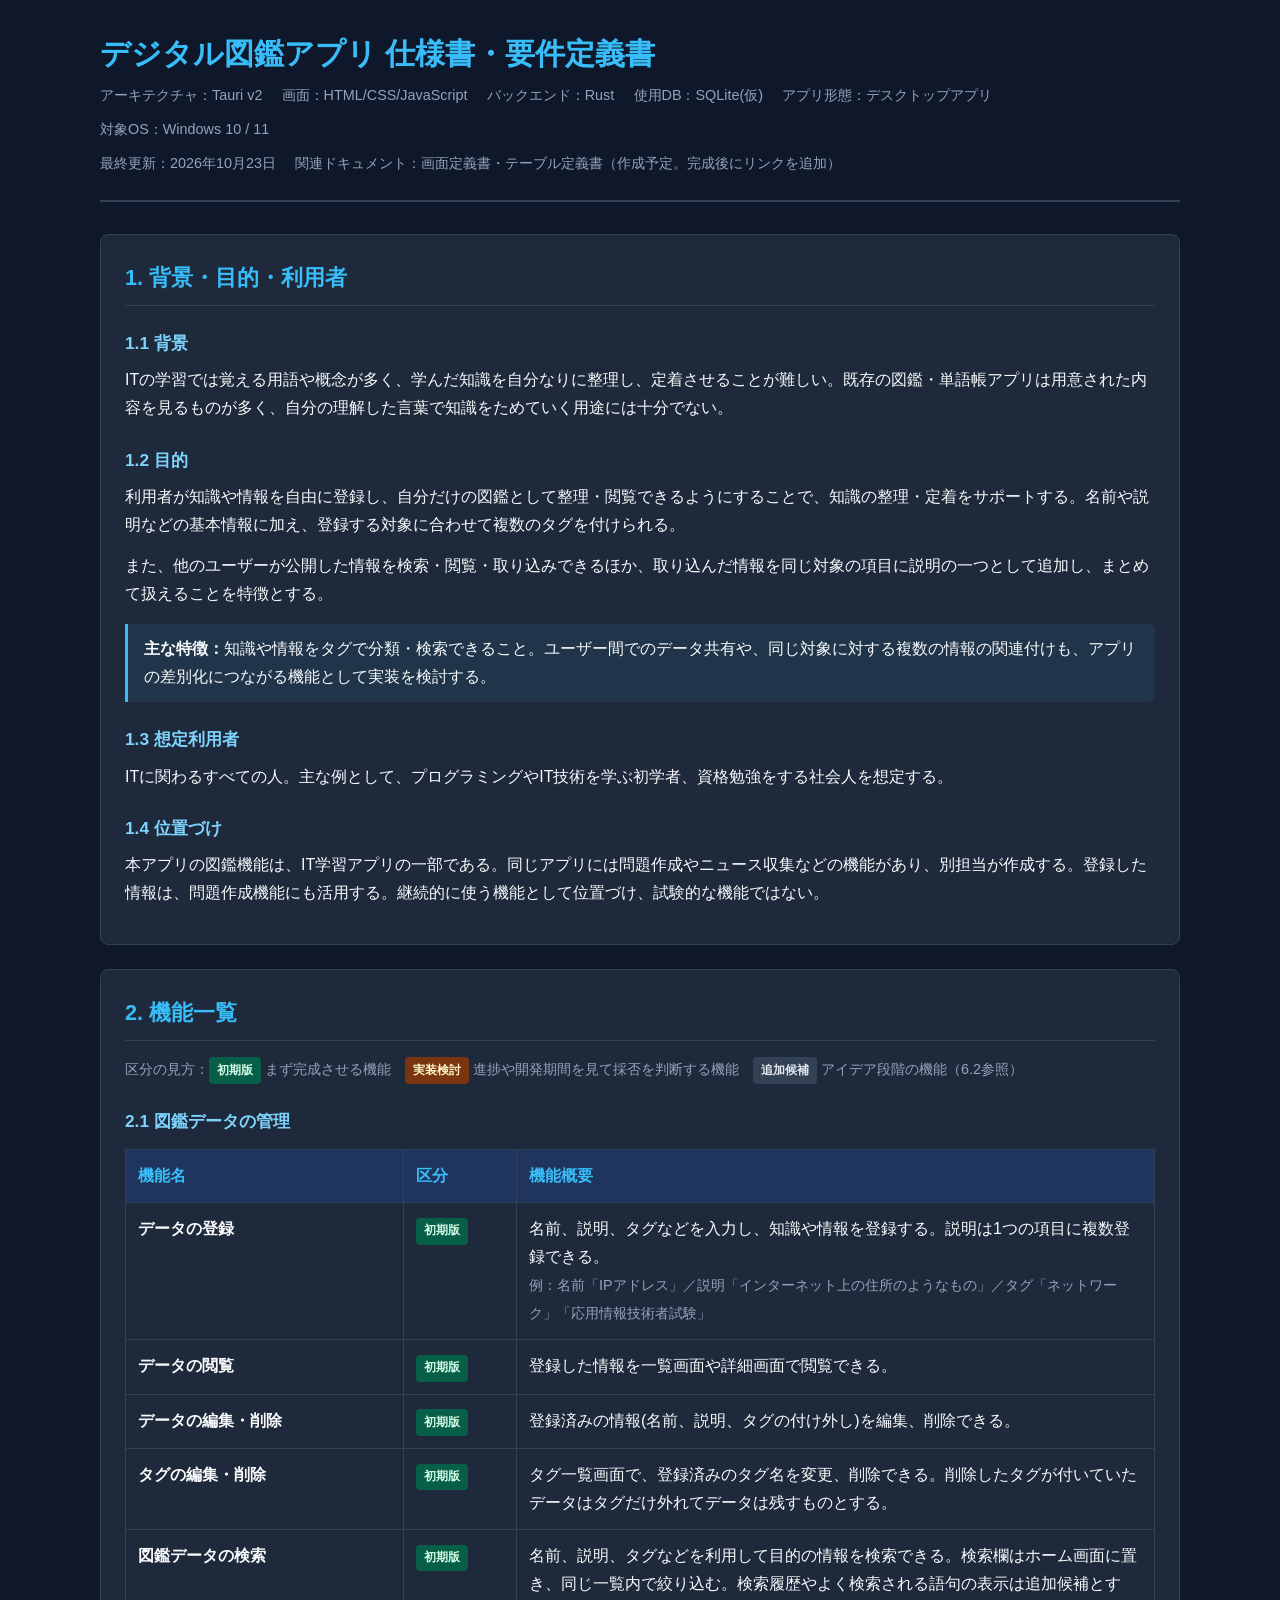
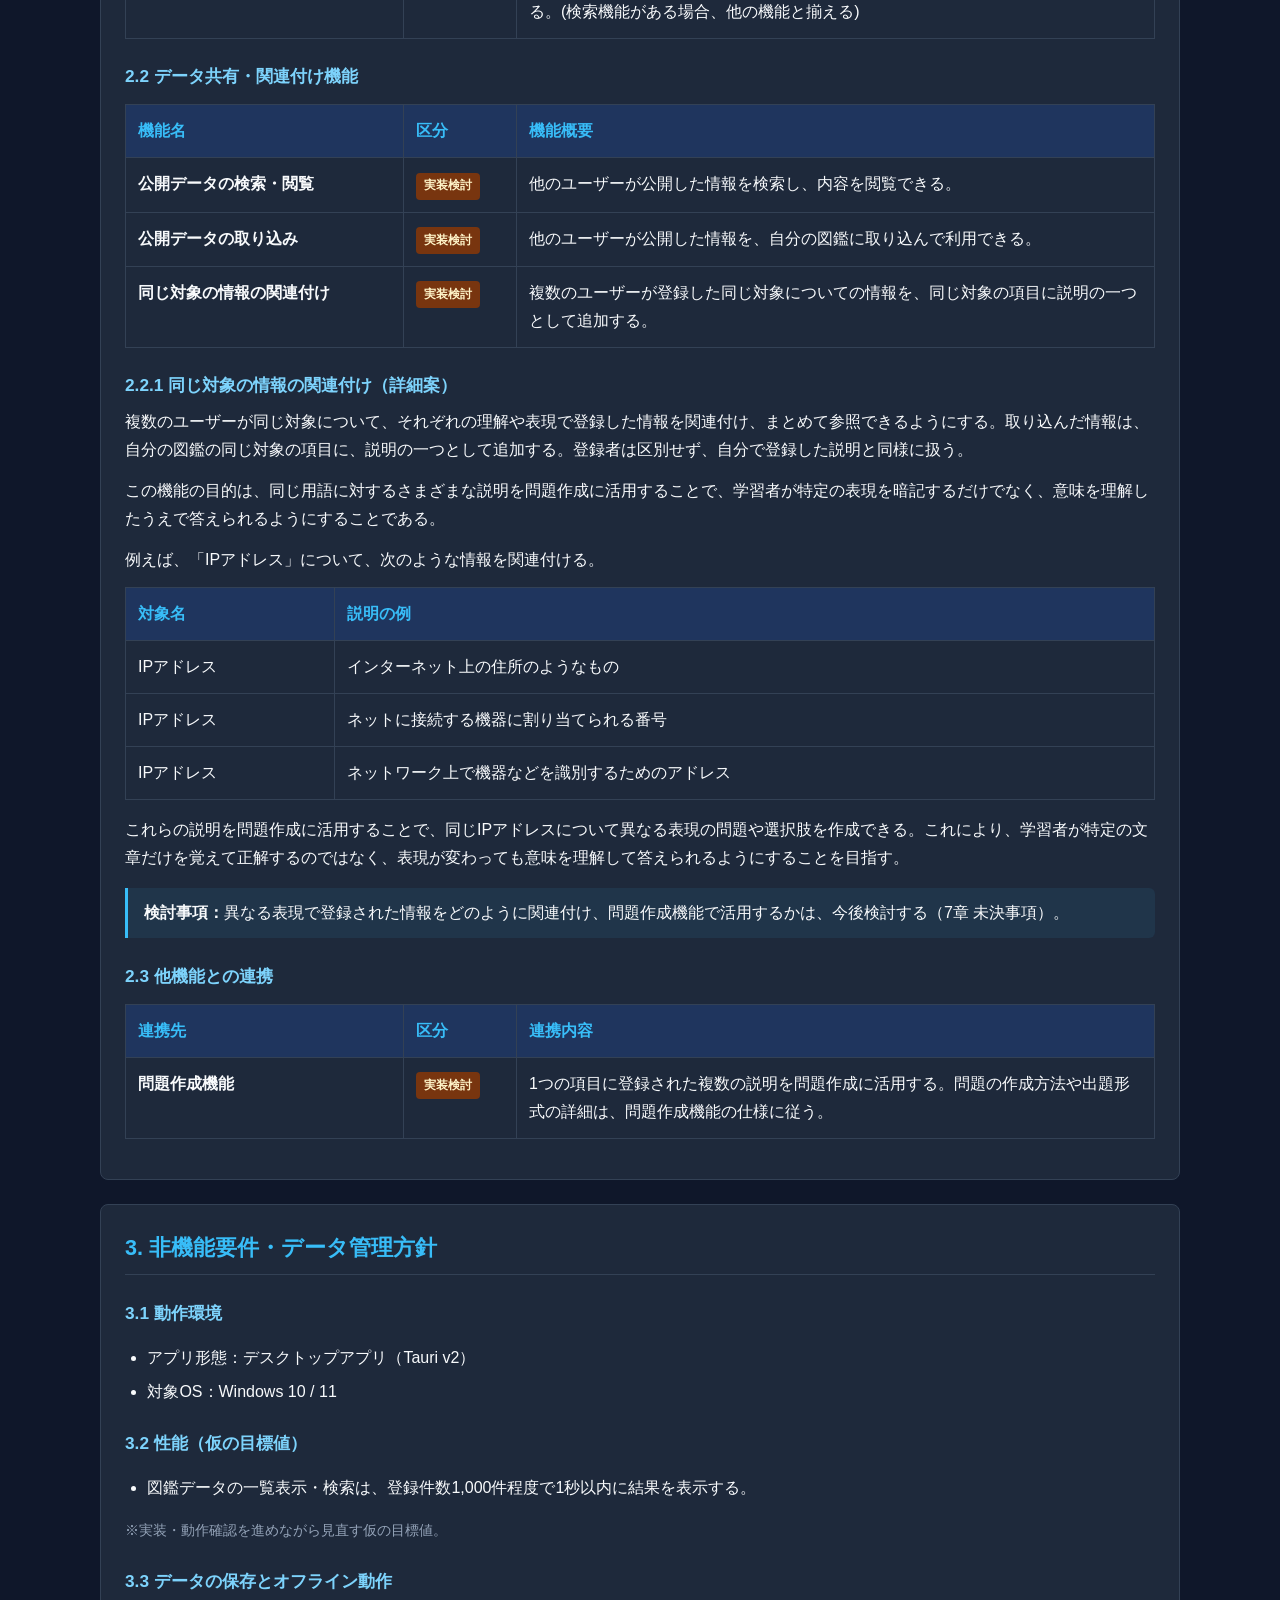
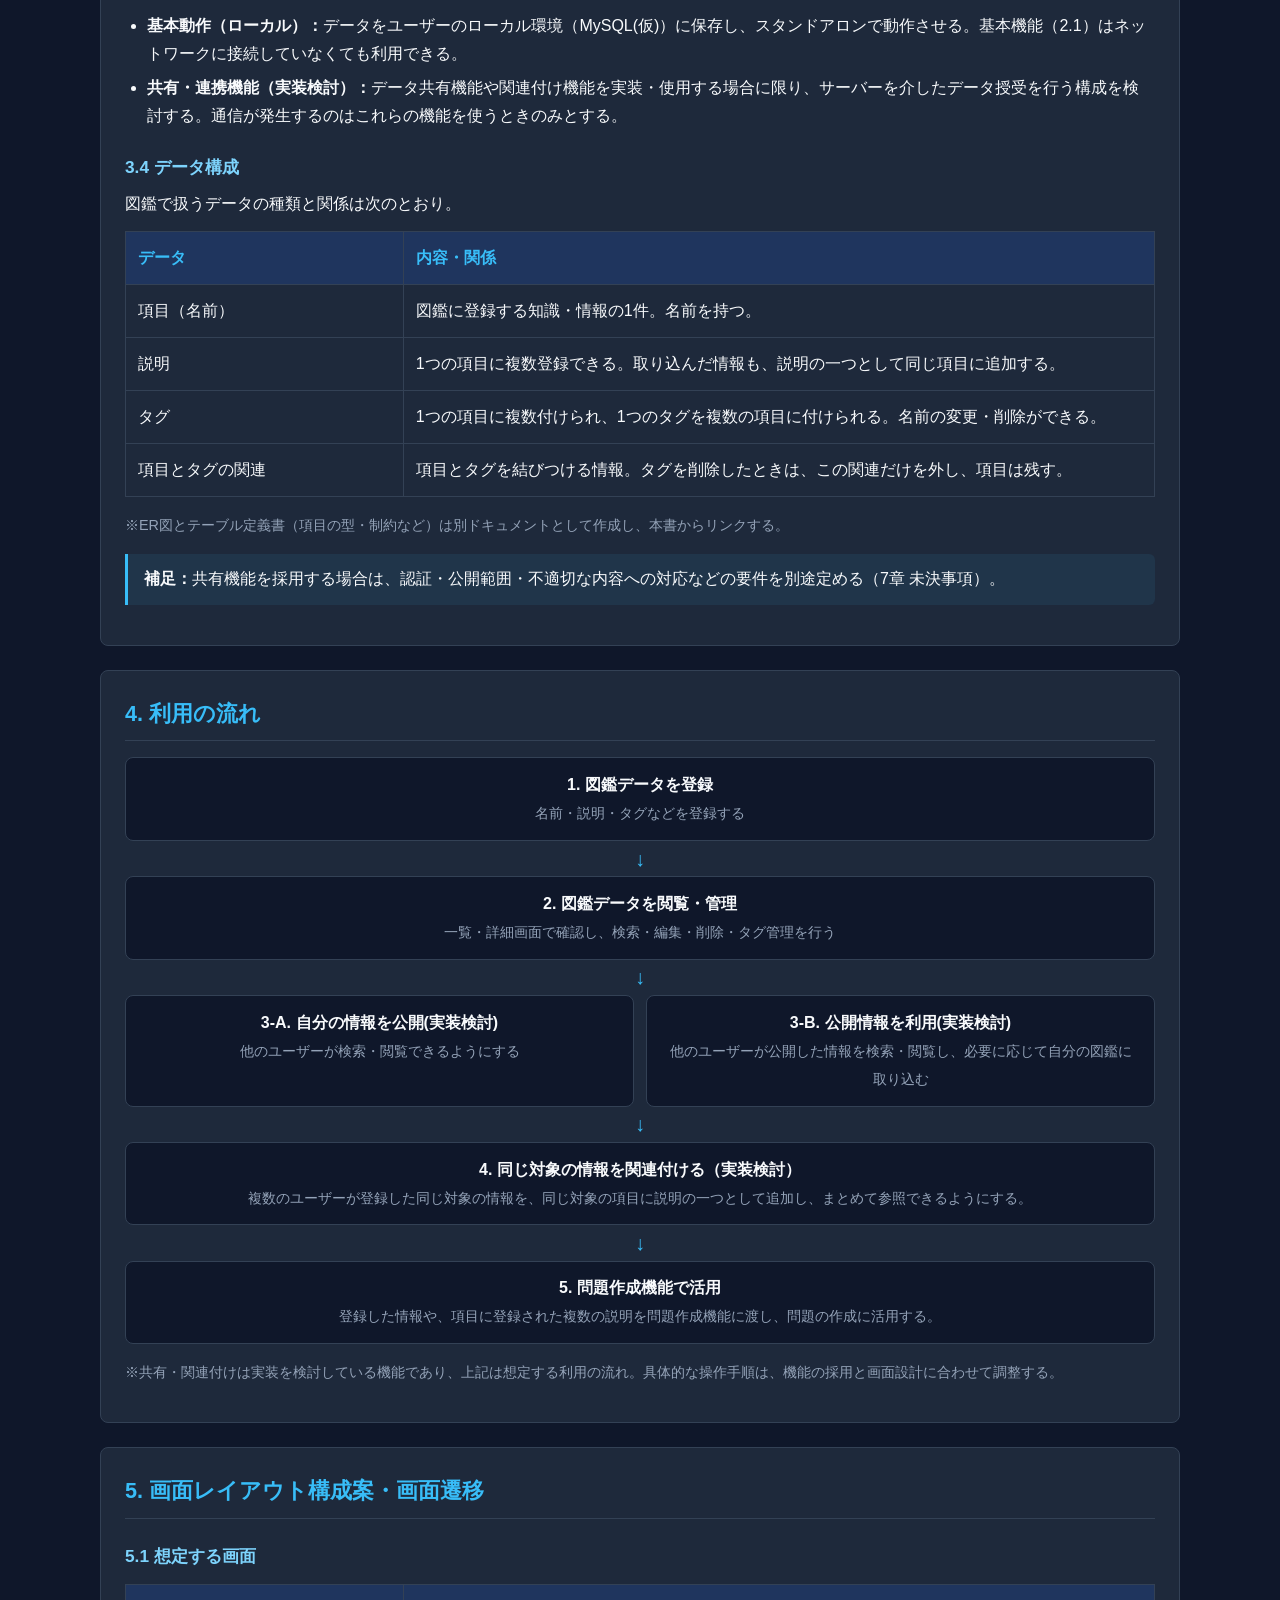
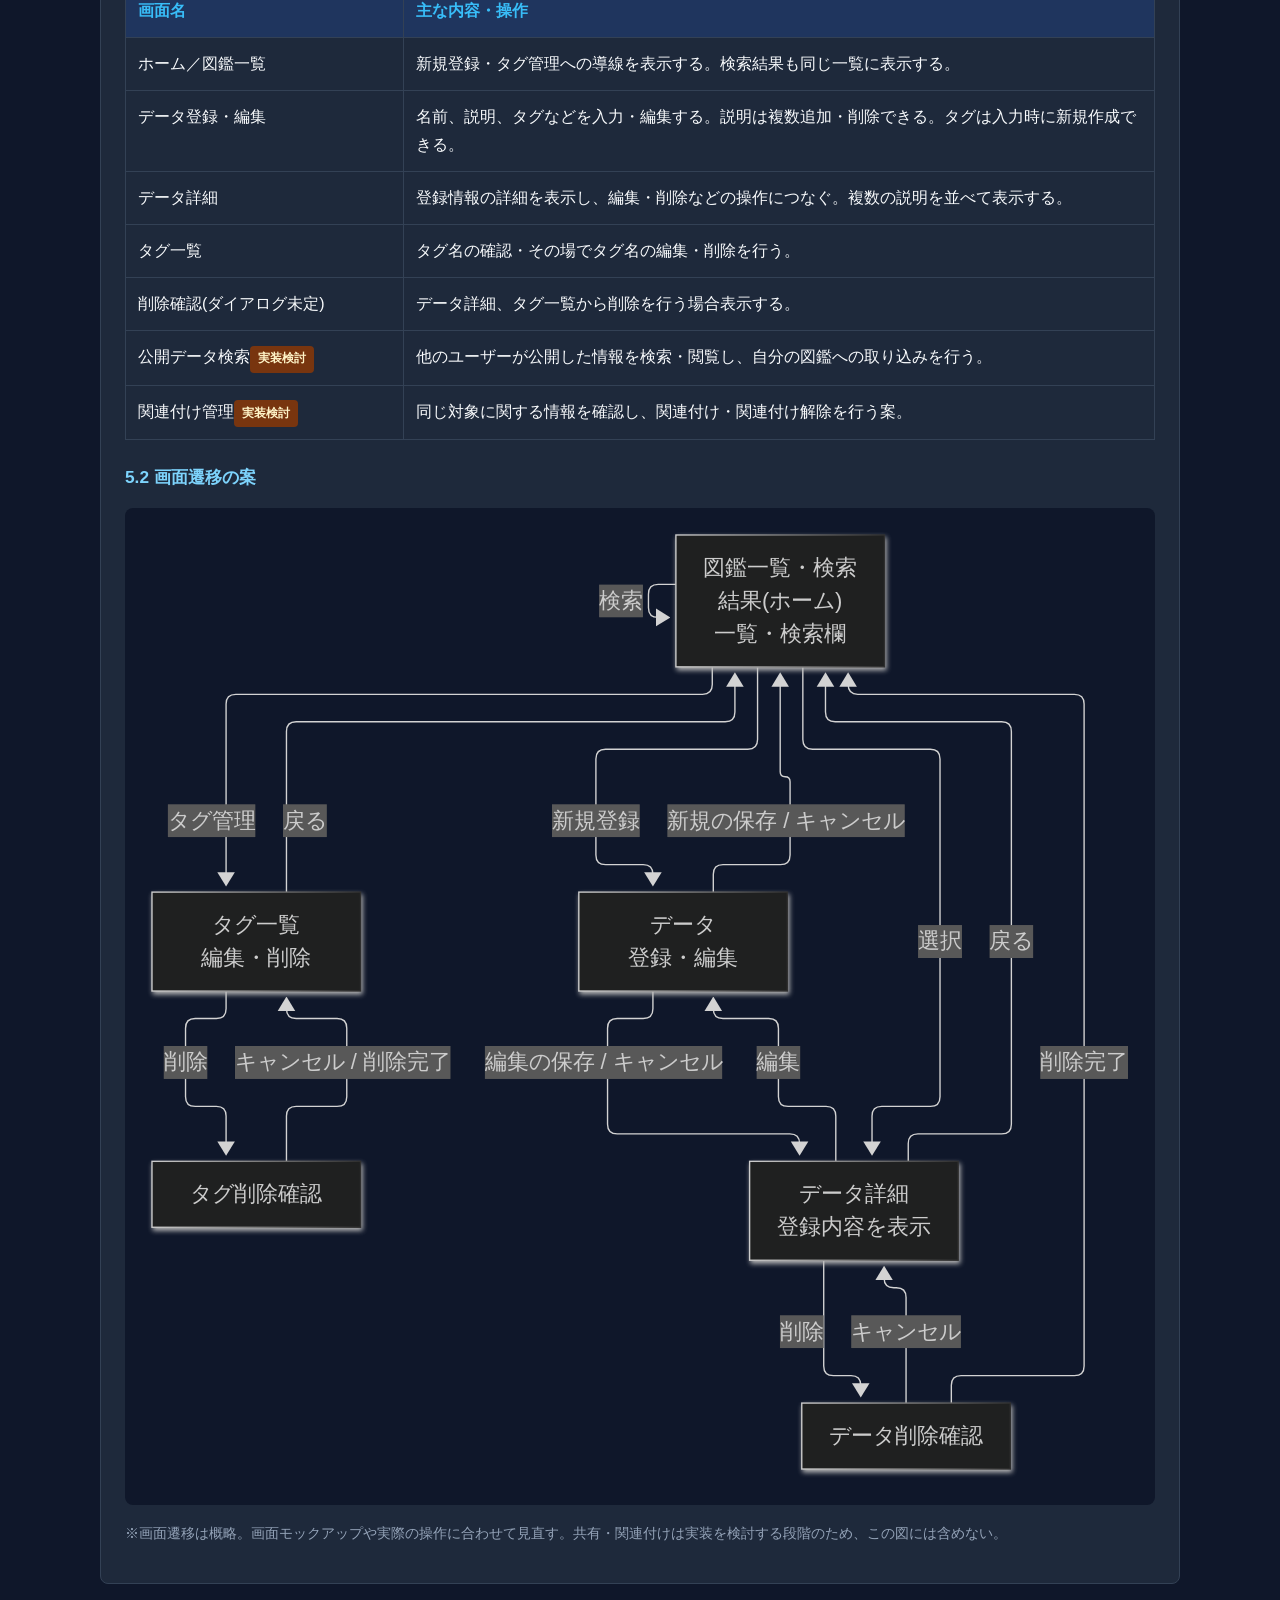
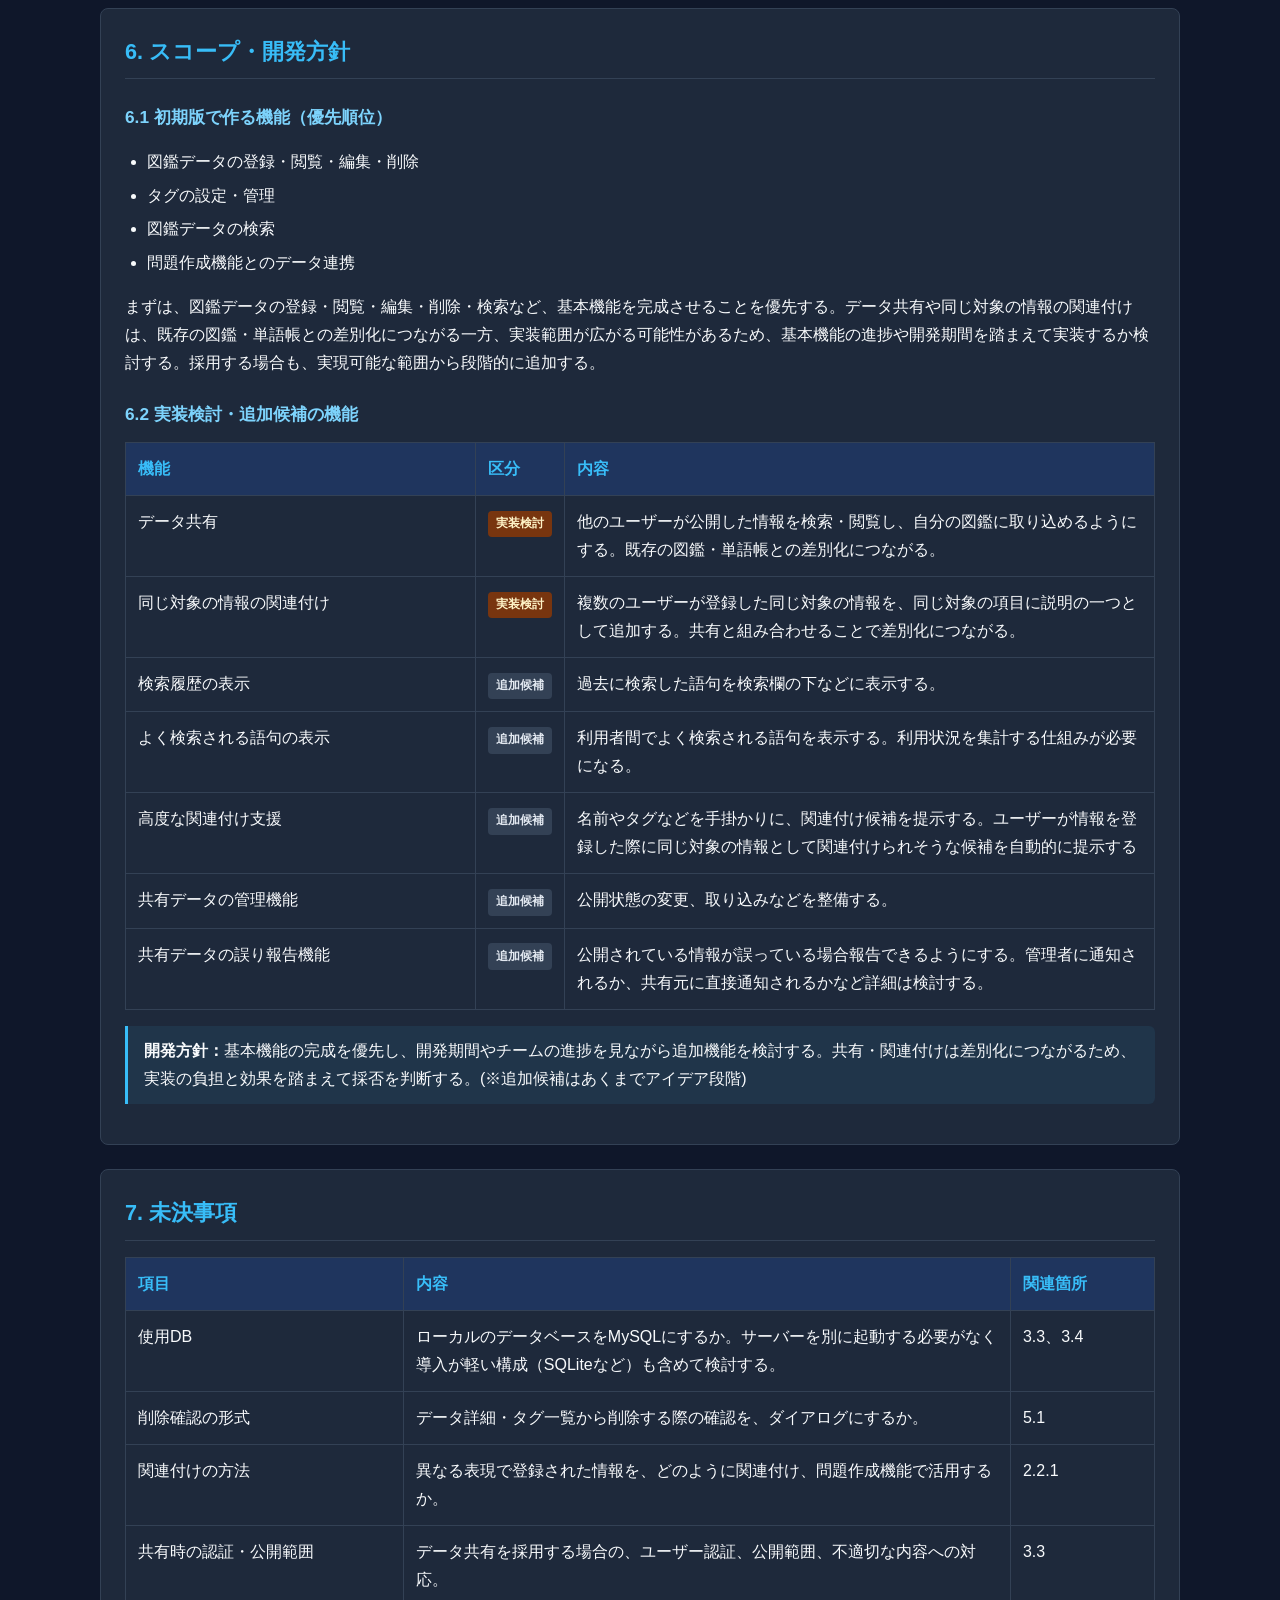
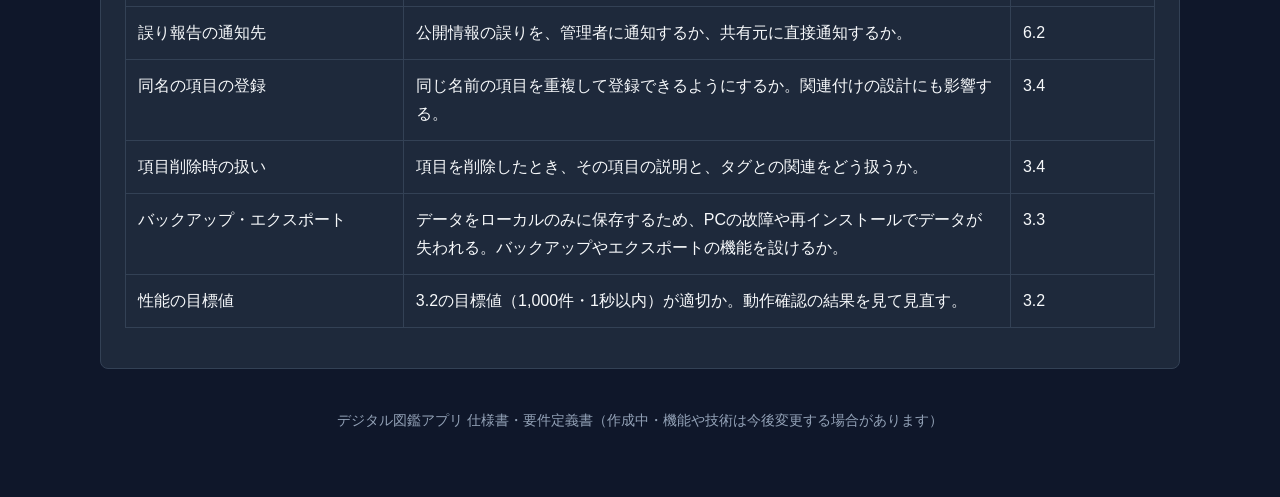
==== commit a3852324: "Change database from MySQL to SQLite in index.html" ====
--- a/index.html
+++ b/index.html
@@ -112,7 +112,7 @@
       <span>アーキテクチャ：Tauri v2</span>
       <span>画面：HTML/CSS/JavaScript</span>
       <span>バックエンド：Rust</span>
-      <span>使用DB：MySQL(仮)</span>
+      <span>使用DB：SQLite(仮)</span>
       <span>アプリ形態：デスクトップアプリ</span>
       <span>対象OS：Windows 10 / 11</span>
     </div>
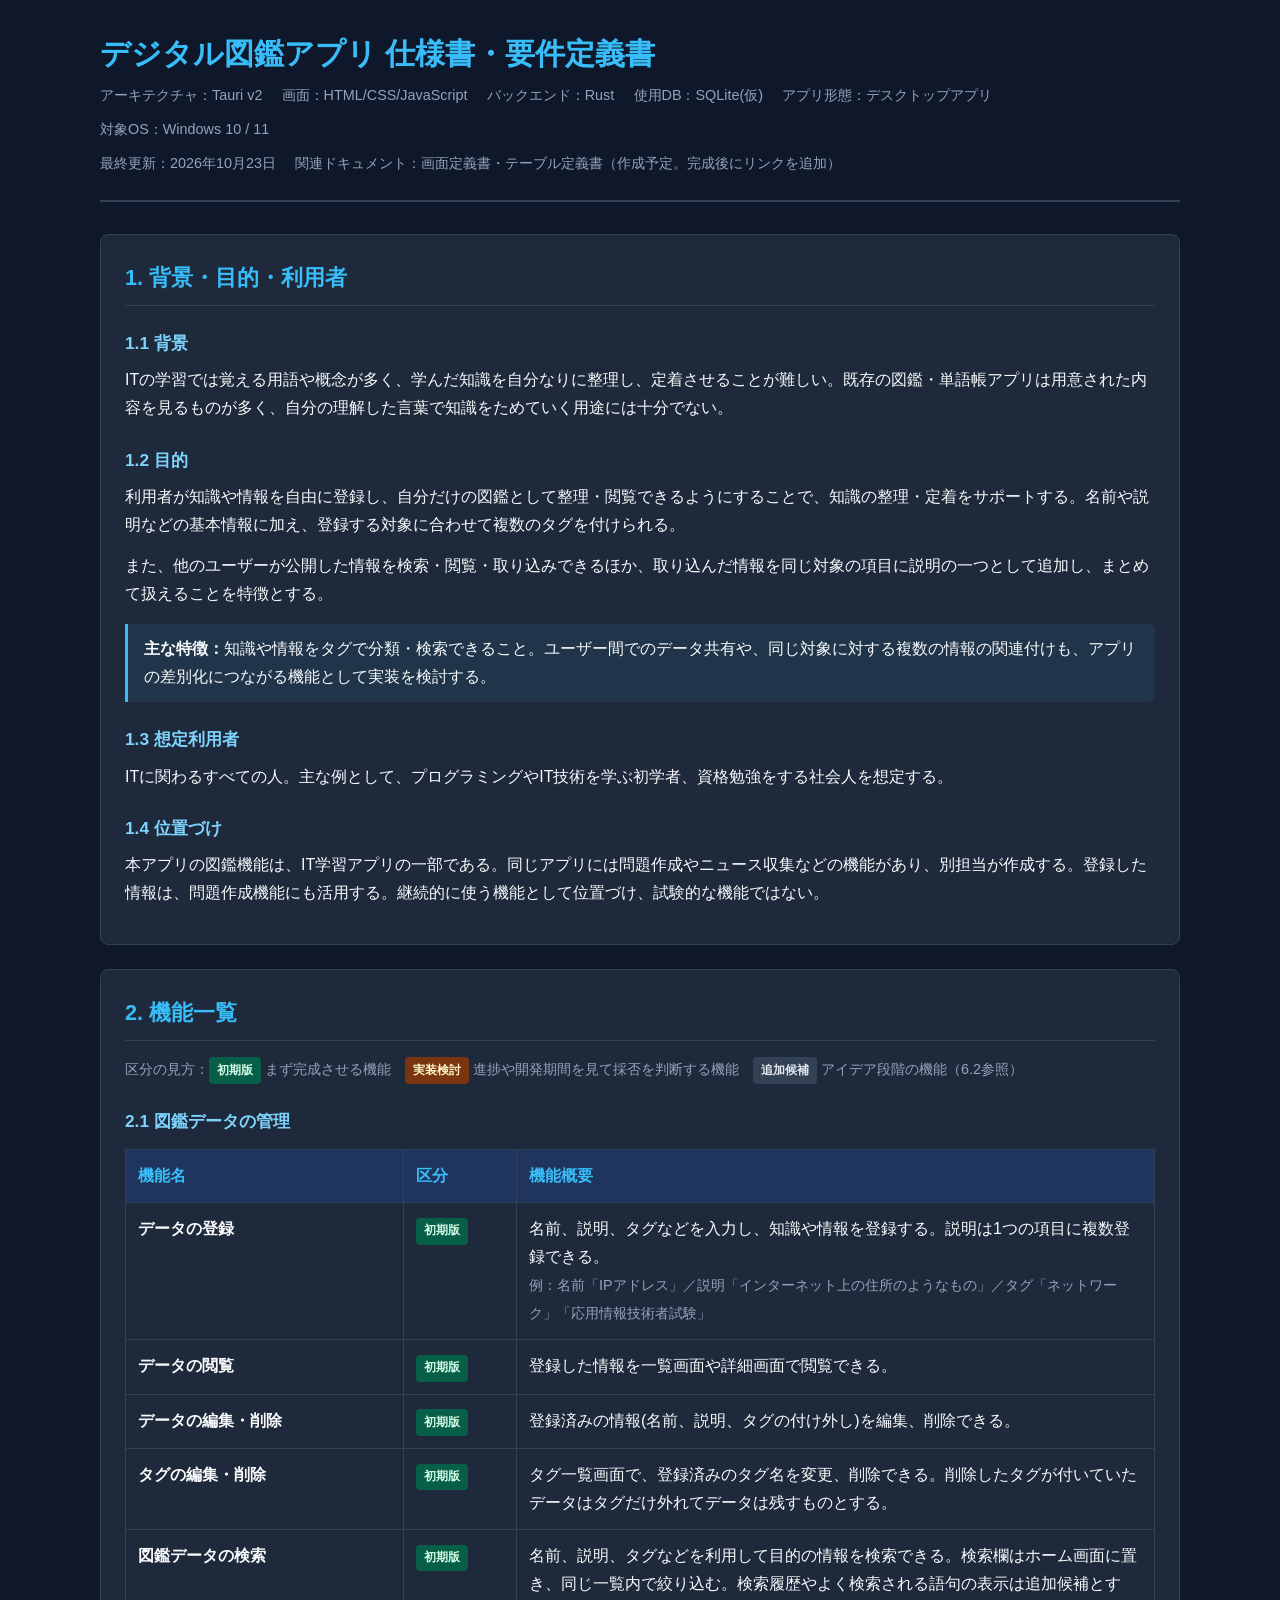
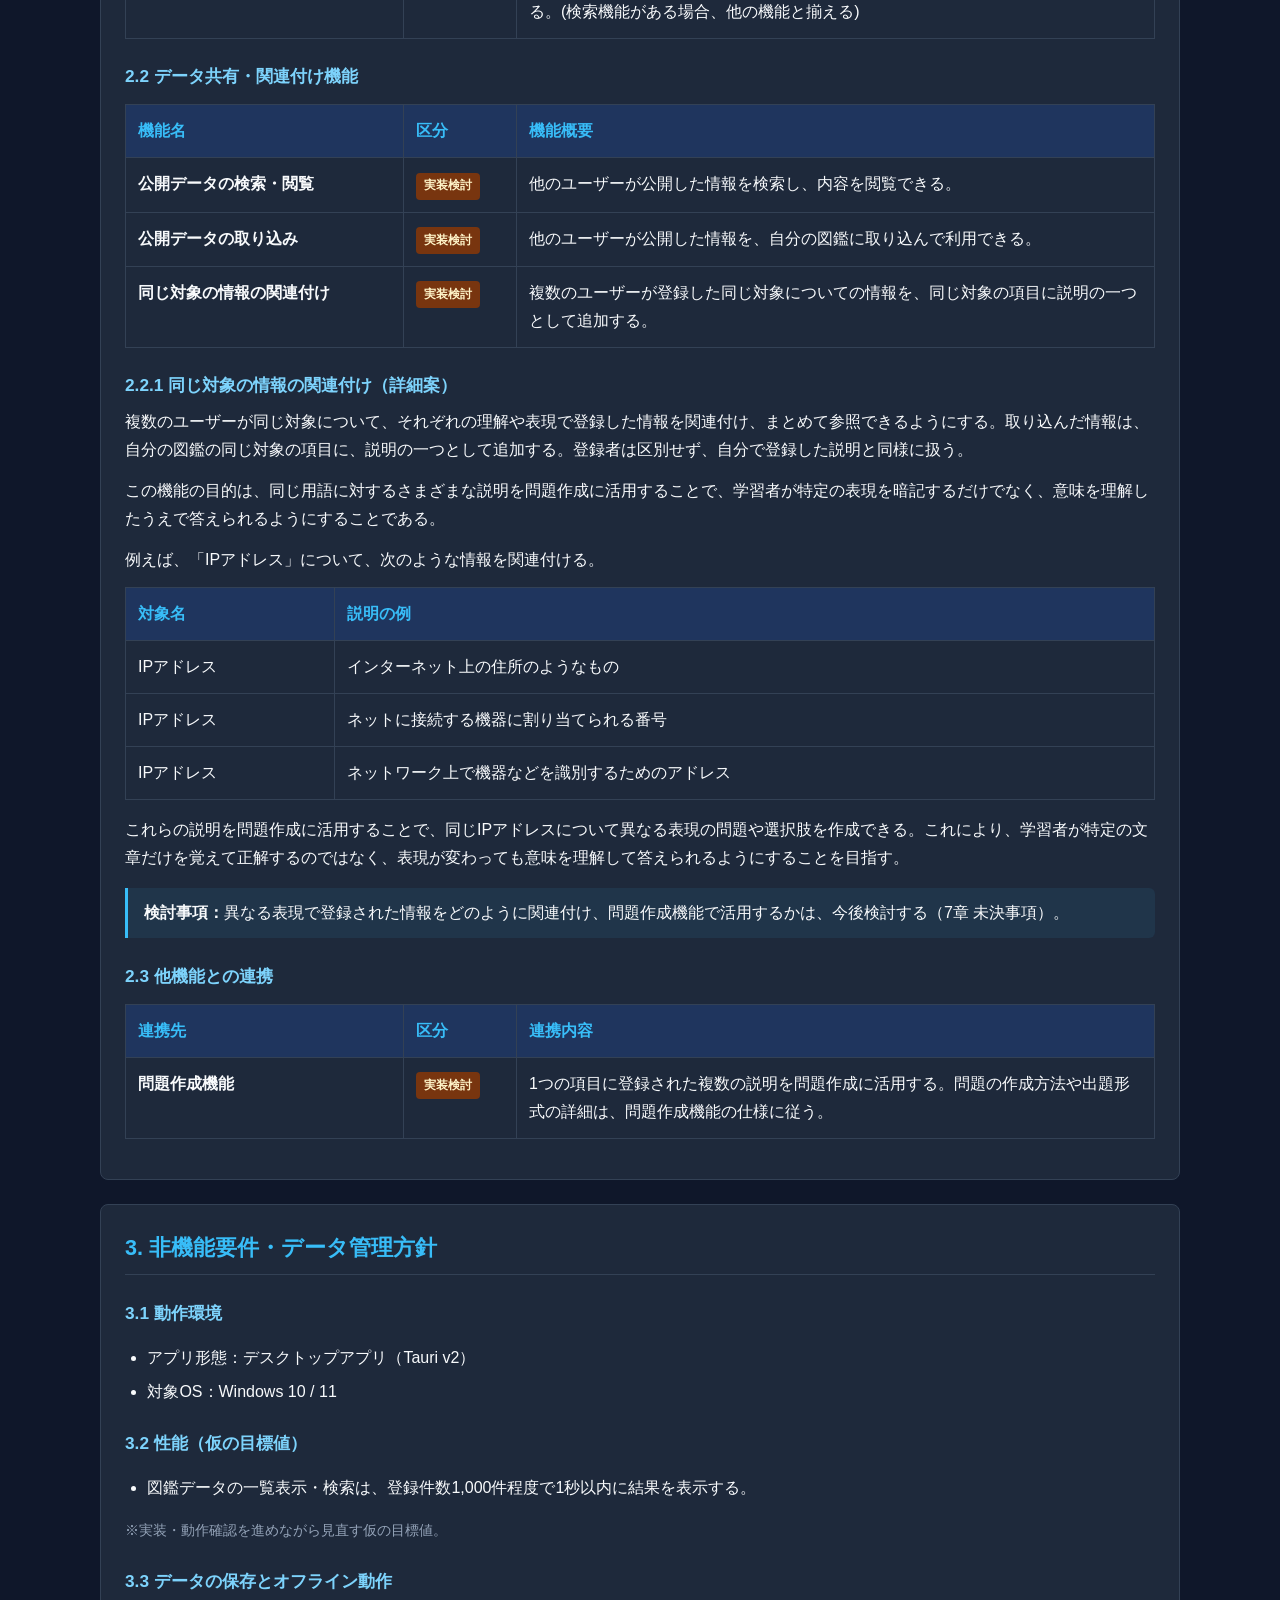
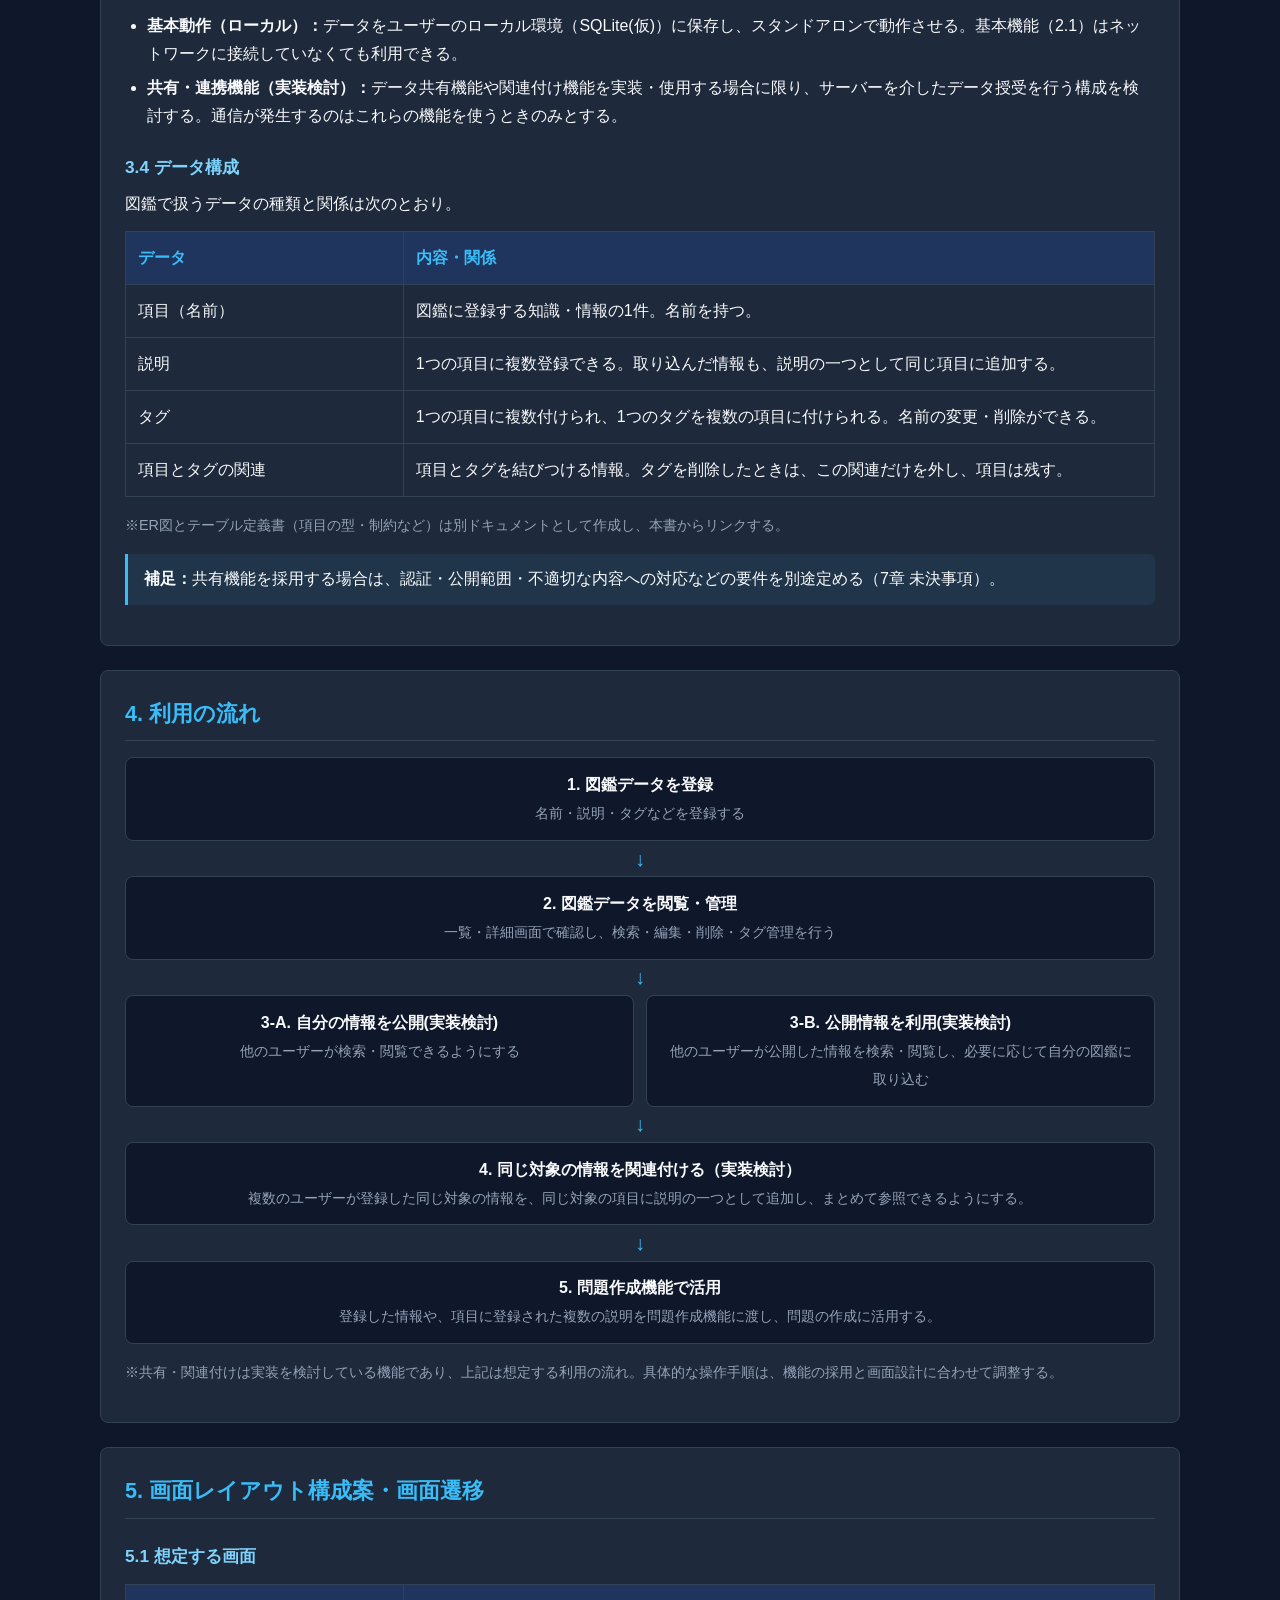
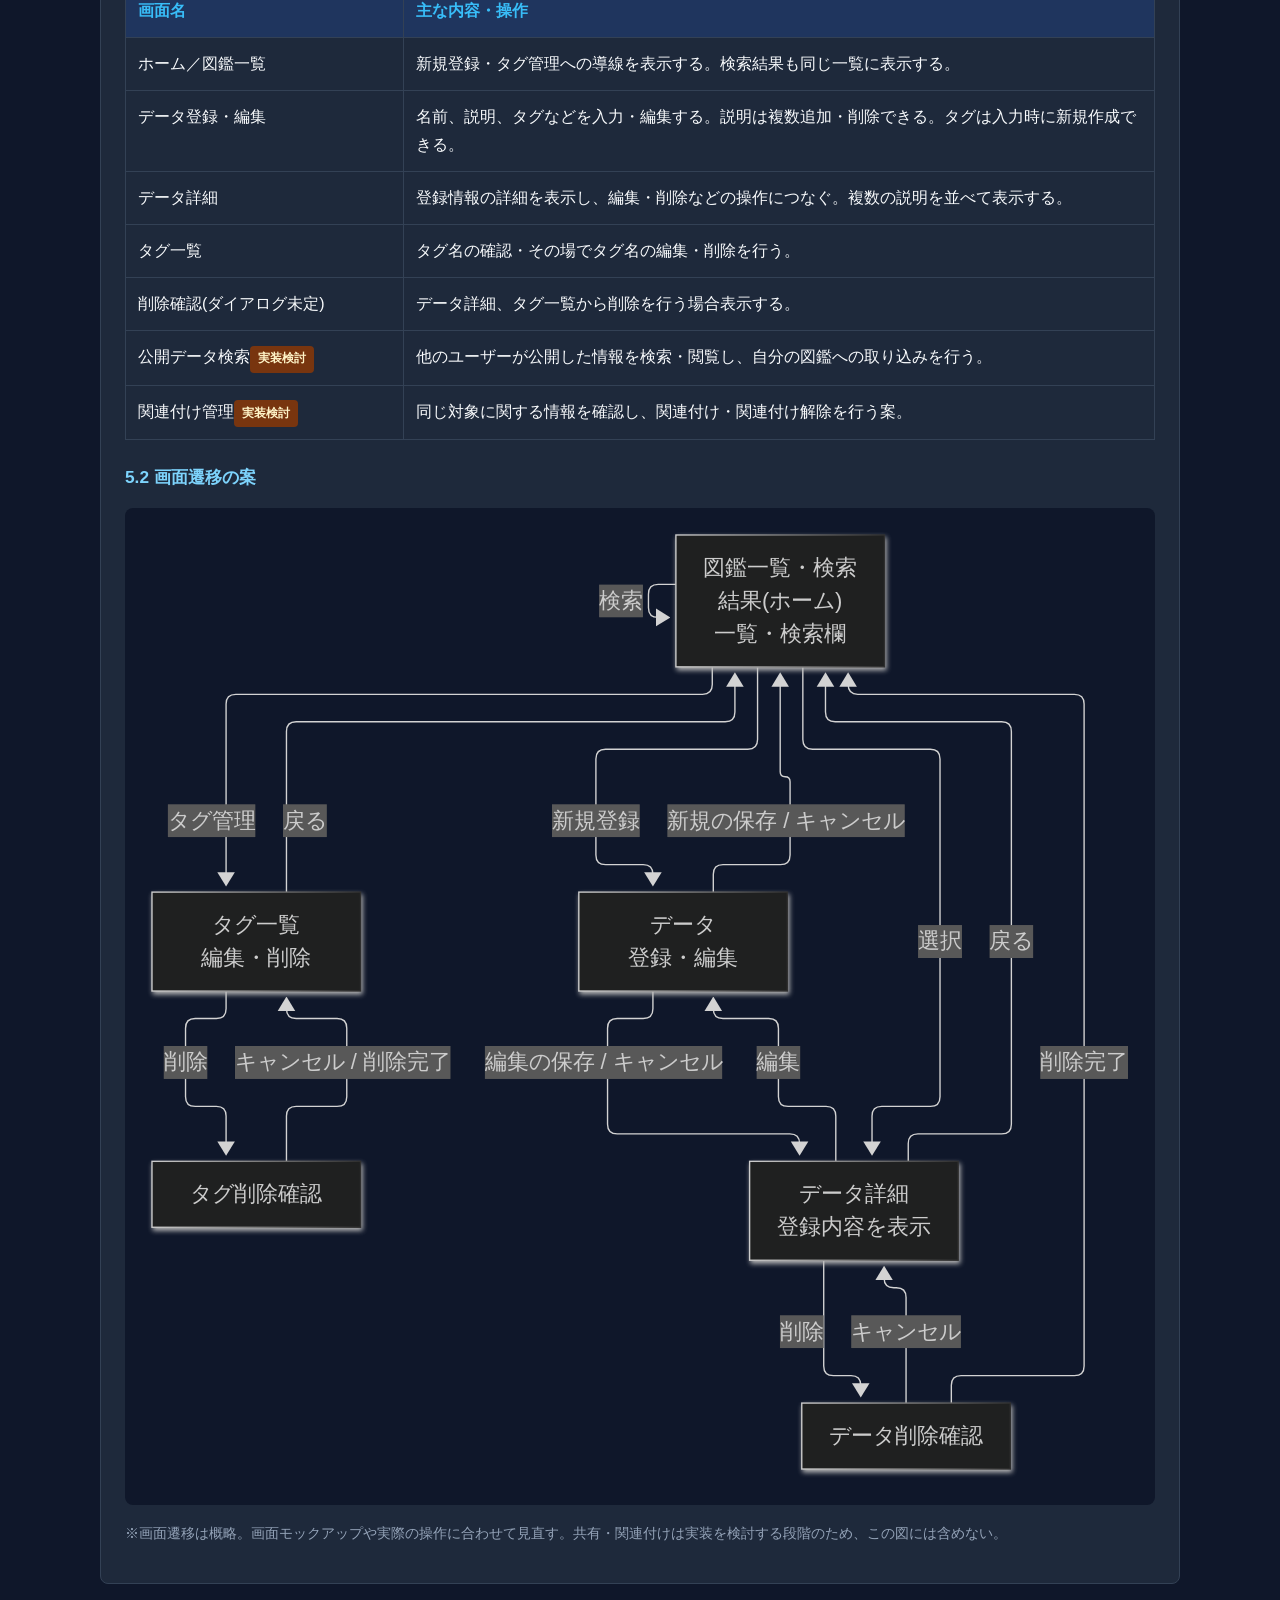
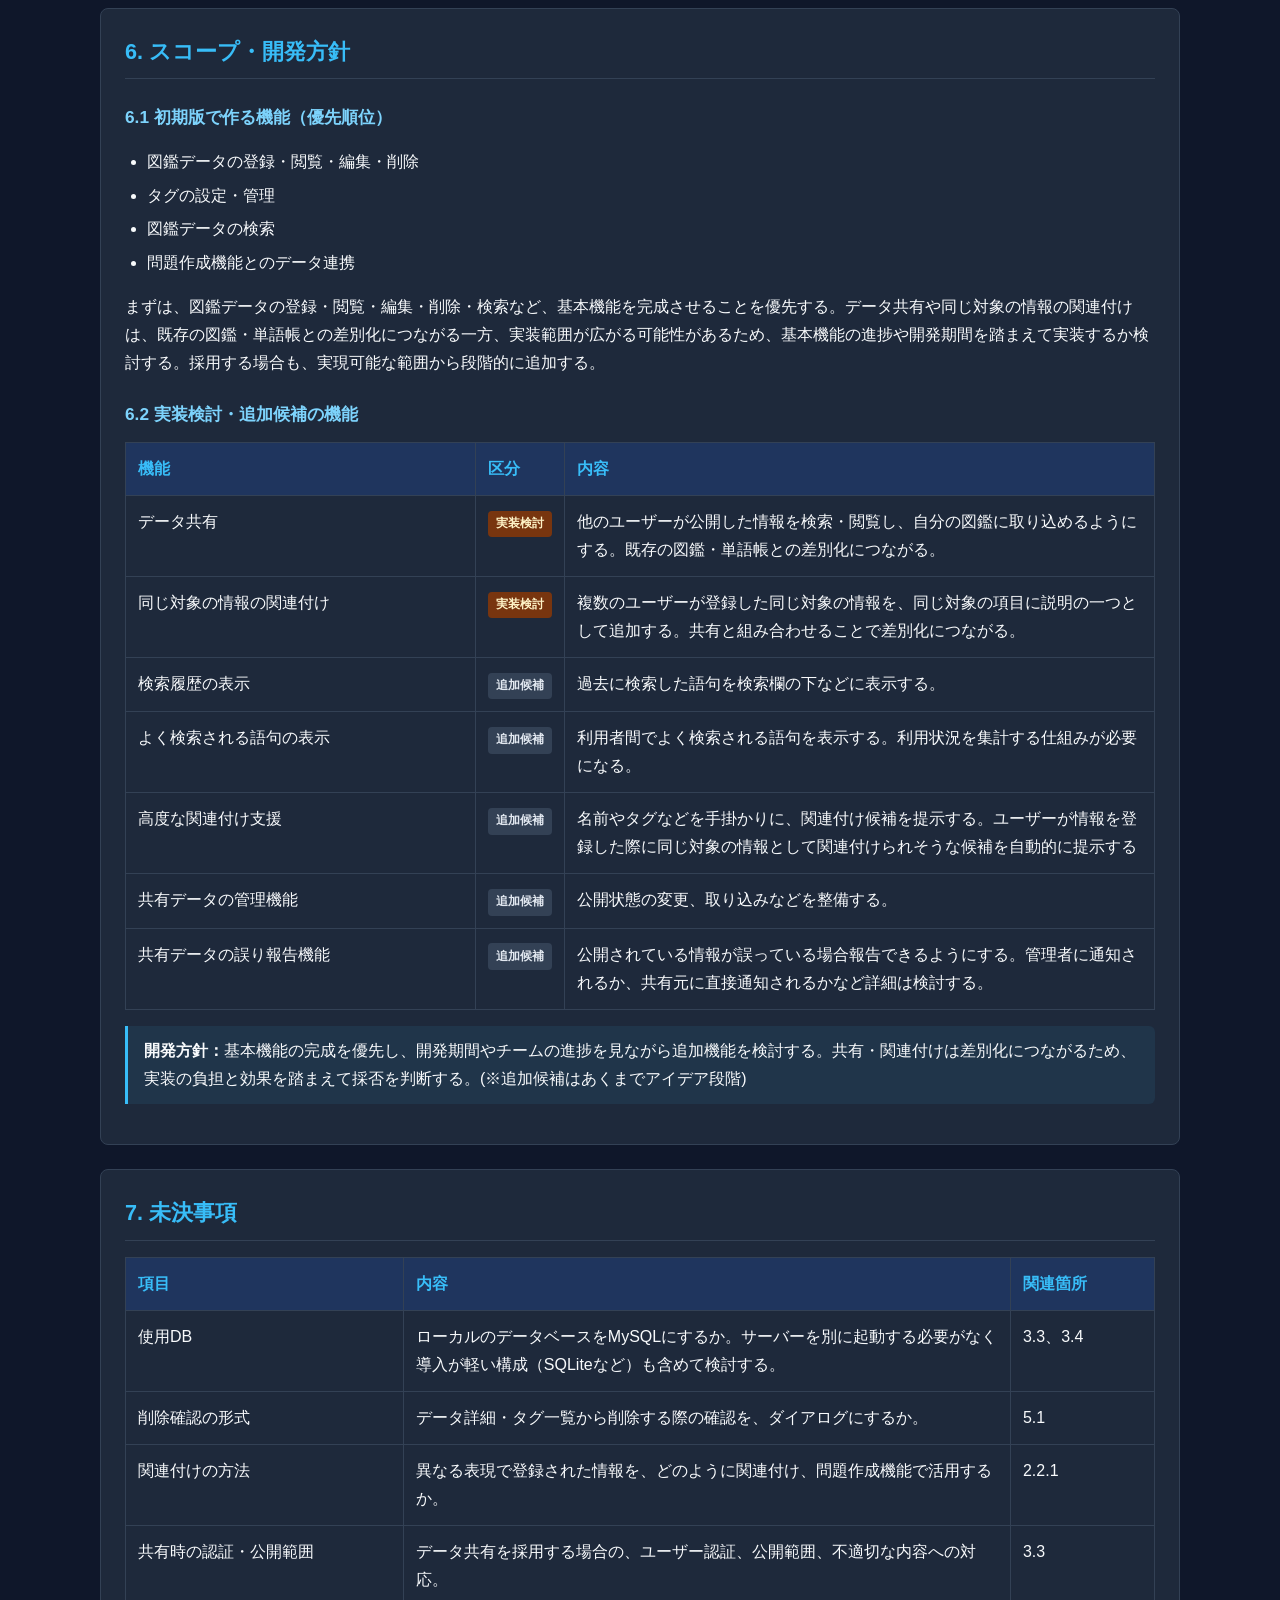
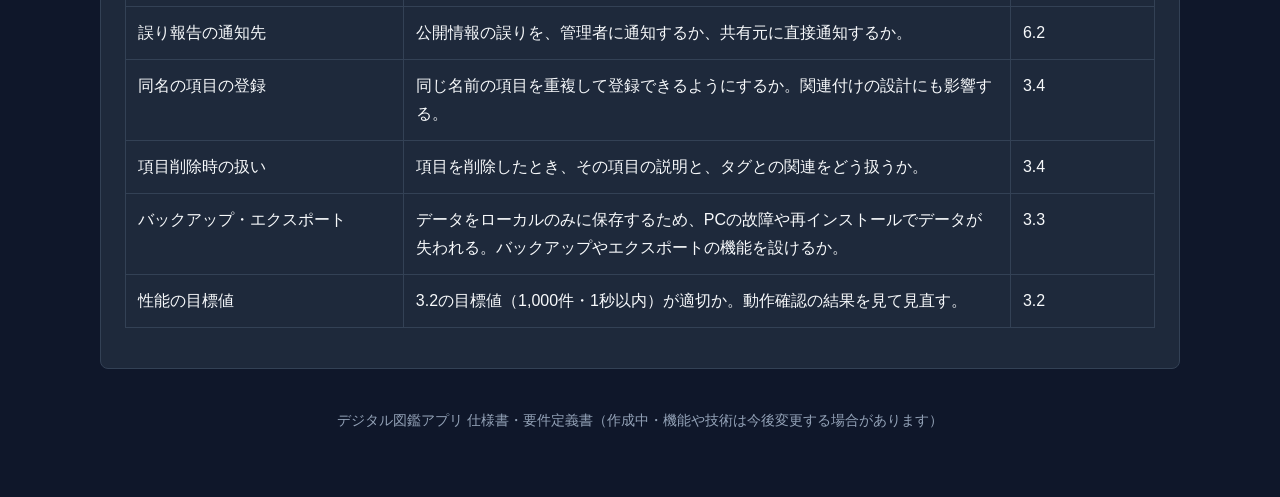
==== commit 32d4b940: "Update index.html" ====
--- a/index.html
+++ b/index.html
@@ -209,7 +209,7 @@
 
   <h3>3.3 データの保存とオフライン動作</h3>
   <ul>
-    <li><strong>基本動作（ローカル）：</strong>データをユーザーのローカル環境（MySQL(仮)）に保存し、スタンドアロンで動作させる。基本機能（2.1）はネットワークに接続していなくても利用できる。</li>
+    <li><strong>基本動作（ローカル）：</strong>データをユーザーのローカル環境（SQLite(仮)）に保存し、スタンドアロンで動作させる。基本機能（2.1）はネットワークに接続していなくても利用できる。</li>
     <li><strong>共有・連携機能（実装検討）：</strong>データ共有機能や関連付け機能を実装・使用する場合に限り、サーバーを介したデータ授受を行う構成を検討する。通信が発生するのはこれらの機能を使うときのみとする。</li>
   </ul>
   <h3>3.4 データ構成</h3>
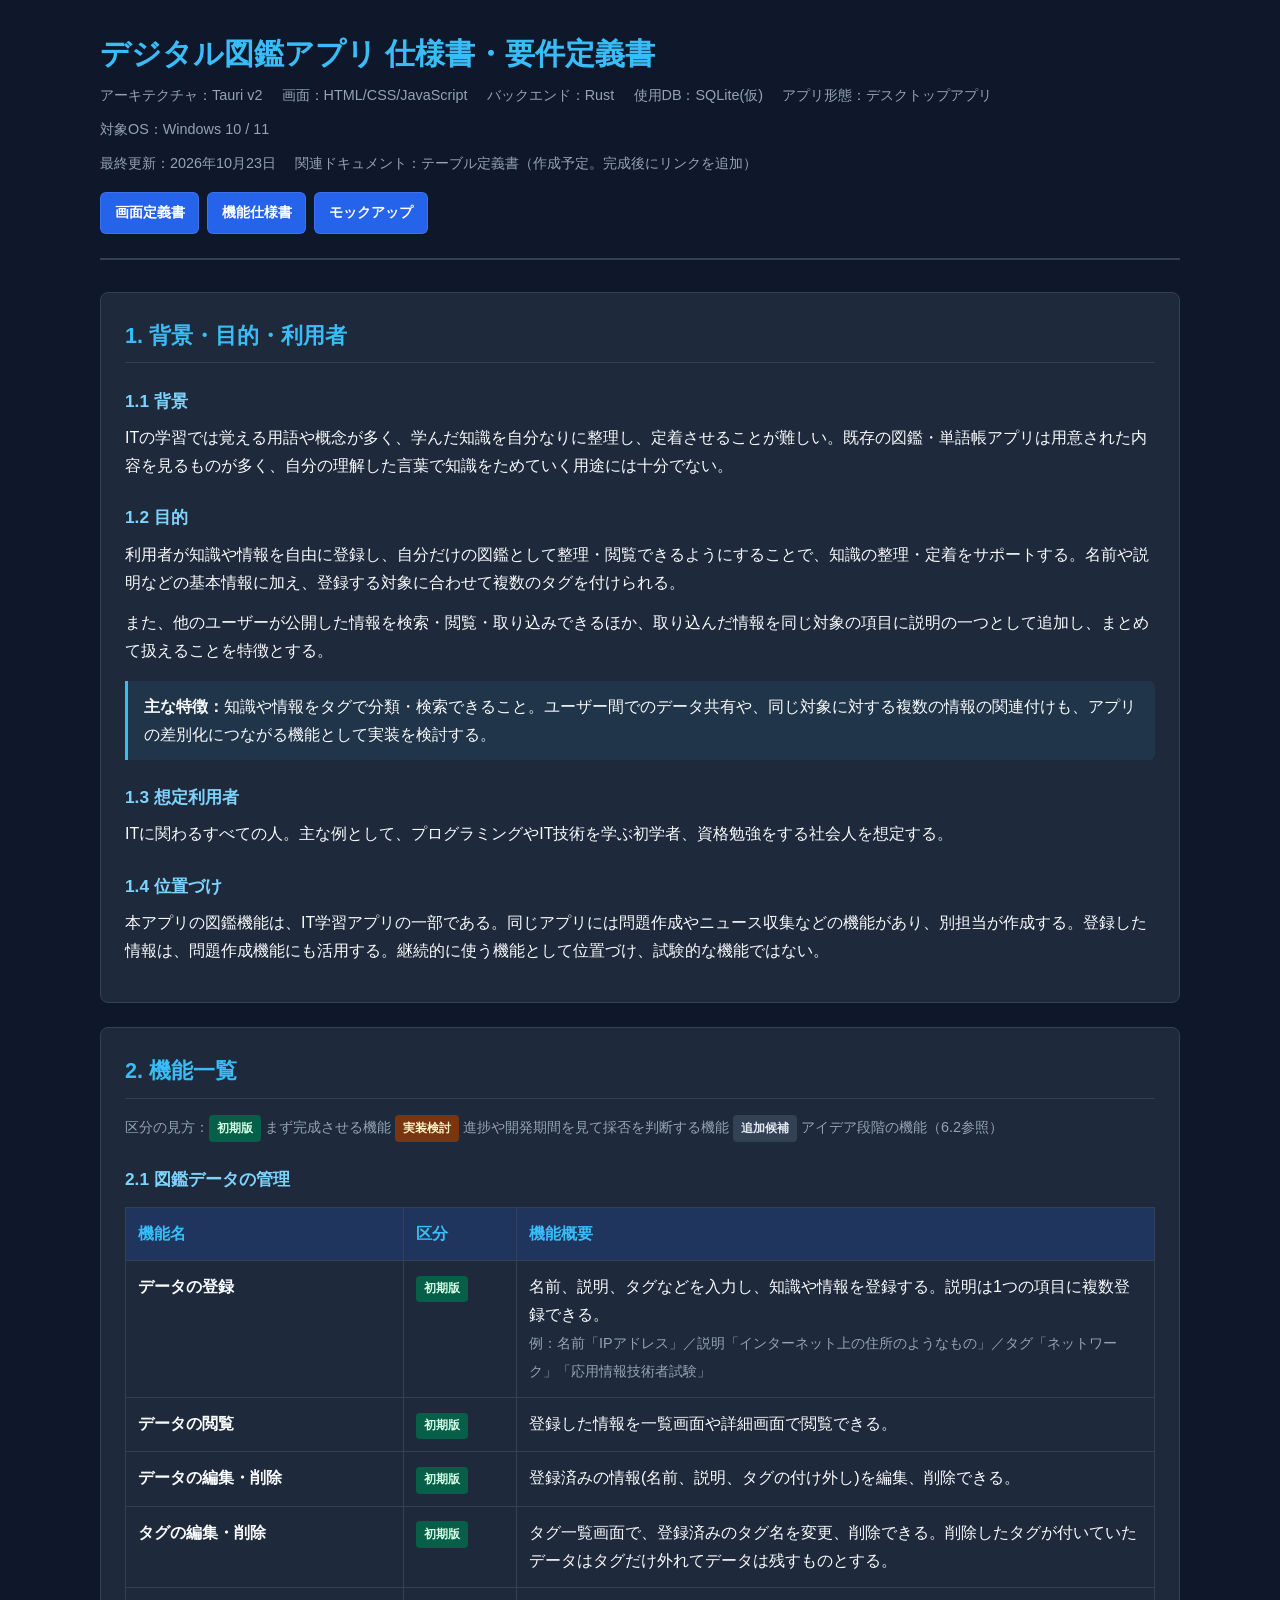
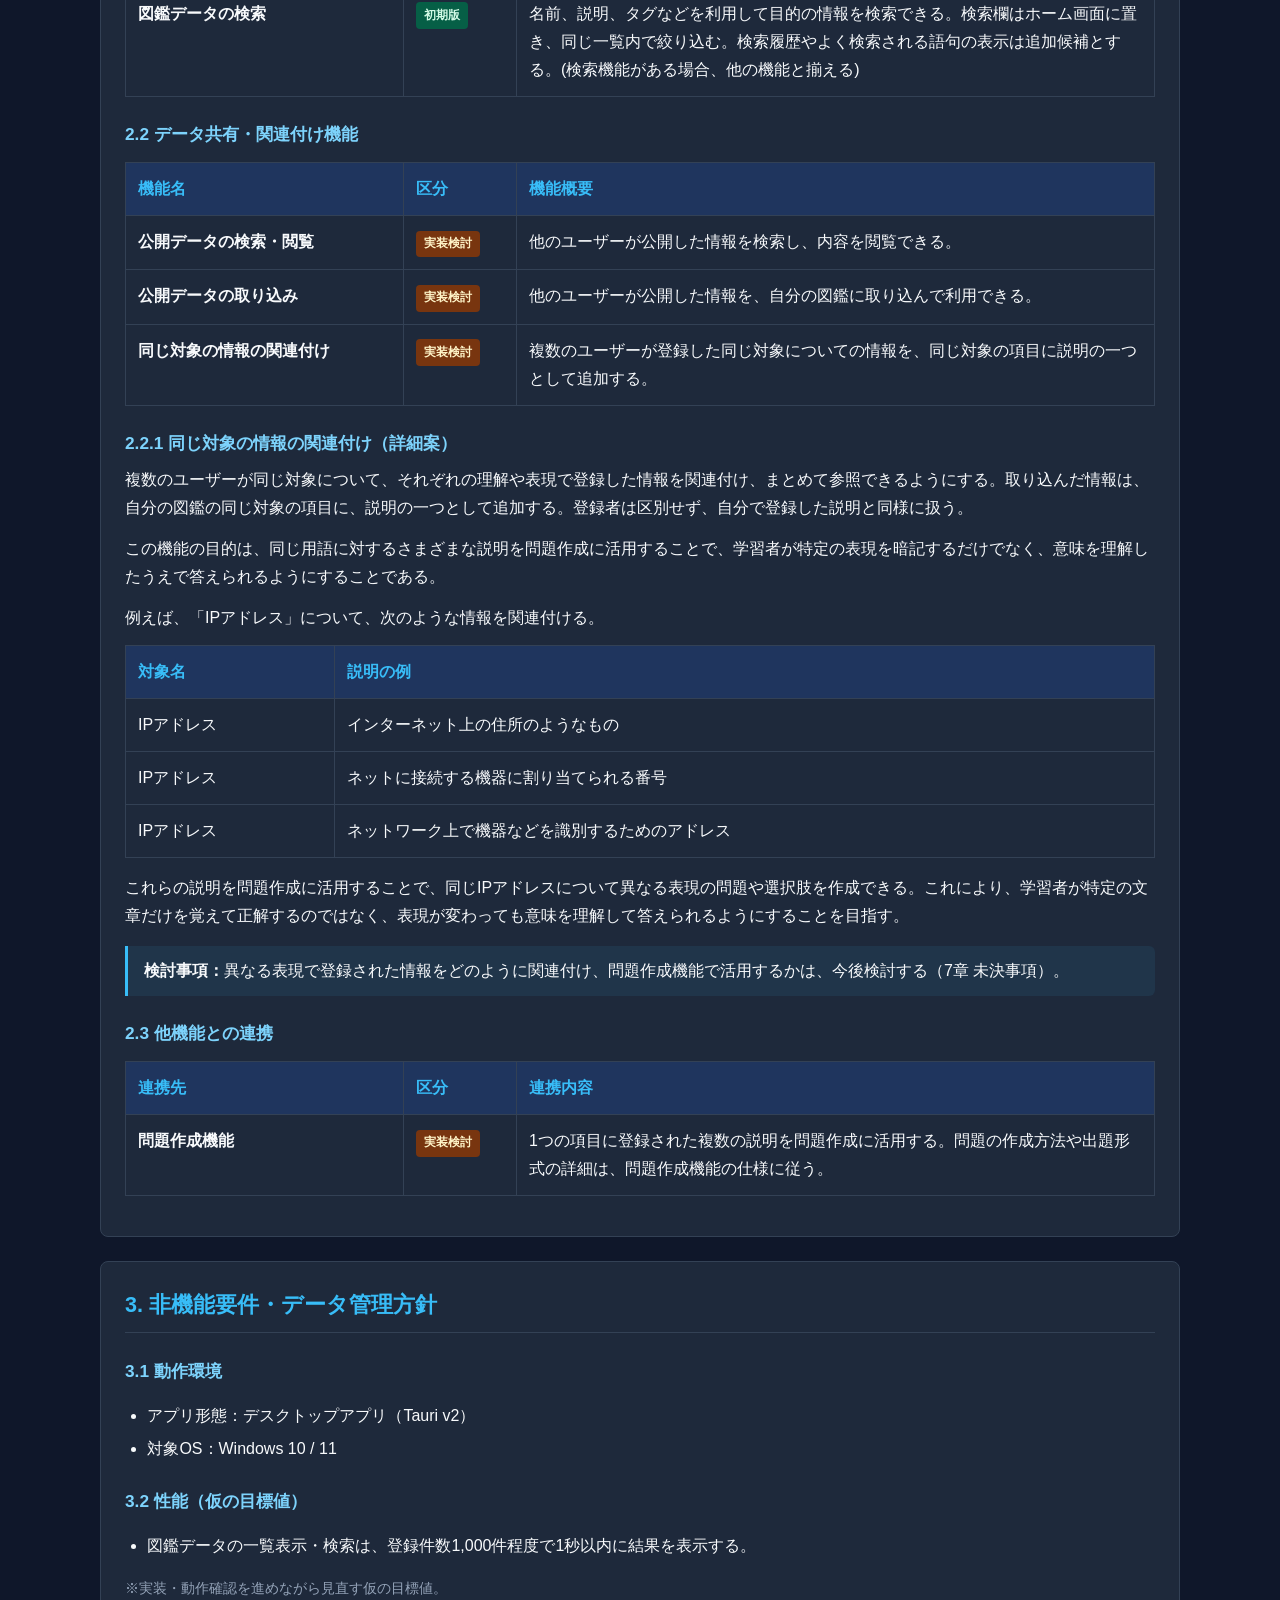
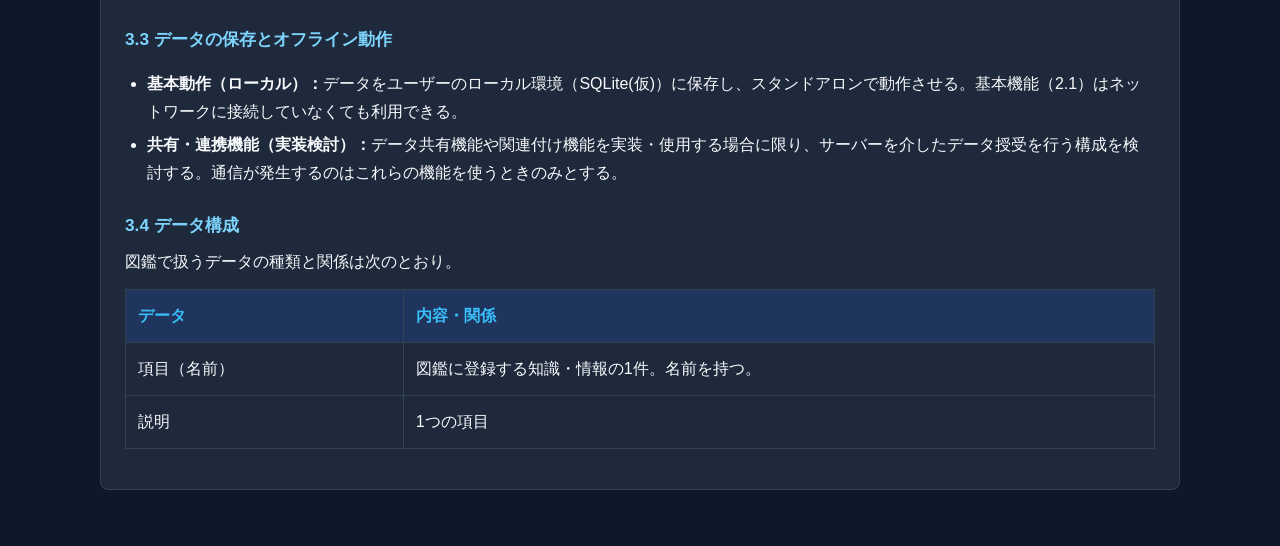
==== commit 65752f28: "Update related documents and add navigation links Removed references to '画面定義書' and added navigation" ====
--- a/index.html
+++ b/index.html
@@ -118,8 +118,13 @@
     </div>
     <div class="meta-info" style="margin-top:.5rem">
       <span>最終更新：2026年10月23日</span>
-      <span>関連ドキュメント：画面定義書・テーブル定義書（作成予定。完成後にリンクを追加）</span>
+      <span>関連ドキュメント：テーブル定義書（作成予定。完成後にリンクを追加）</span>
     </div>
+  </div>
+  <div class="nav-group">
+    <a class="btn" href="screen-definition.html">画面定義書</a>
+    <a class="btn" href="function-spec.html">機能仕様書</a>
+    <a class="btn" href="mockup.html">モックアップ</a>
   </div>
 </header>
 
@@ -144,7 +149,7 @@
 
 <section id="features">
   <h2>2. 機能一覧</h2>
-  <p class="small">区分の見方：<span class="badge core">初期版</span> まず完成させる機能　<span class="badge consider">実装検討</span> 進捗や開発期間を見て採否を判断する機能　<span class="badge idea">追加候補</span> アイデア段階の機能（6.2参照）</p>
+  <p class="small">区分の見方：<span class="badge core">初期版</span> まず完成させる機能 <span class="badge consider">実装検討</span> 進捗や開発期間を見て採否を判断する機能 <span class="badge idea">追加候補</span> アイデア段階の機能（6.2参照）</p>
 
   <h3>2.1 図鑑データの管理</h3>
   <table>
@@ -218,103 +223,4 @@
     <thead><tr><th style="width:27%">データ</th><th>内容・関係</th></tr></thead>
     <tbody>
       <tr><td>項目（名前）</td><td>図鑑に登録する知識・情報の1件。名前を持つ。</td></tr>
-      <tr><td>説明</td><td>1つの項目に複数登録できる。取り込んだ情報も、説明の一つとして同じ項目に追加する。</td></tr>
-      <tr><td>タグ</td><td>1つの項目に複数付けられ、1つのタグを複数の項目に付けられる。名前の変更・削除ができる。</td></tr>
-      <tr><td>項目とタグの関連</td><td>項目とタグを結びつける情報。タグを削除したときは、この関連だけを外し、項目は残す。</td></tr>
-    </tbody>
-  </table>
-  <p class="small">※ER図とテーブル定義書（項目の型・制約など）は別ドキュメントとして作成し、本書からリンクする。</p>
-
-  <div class="note"><strong>補足：</strong>共有機能を採用する場合は、認証・公開範囲・不適切な内容への対応などの要件を別途定める（7章 未決事項）。</div>
-</section>
-
-<section id="flow">
-  <h2>4. 利用の流れ</h2>
-  <div class="flow">
-    <div class="flow-step"><strong>1. 図鑑データを登録</strong><br><span class="small">名前・説明・タグなどを登録する</span></div>
-    <div class="arrow">↓</div>
-    <div class="flow-step"><strong>2. 図鑑データを閲覧・管理</strong><br><span class="small">一覧・詳細画面で確認し、検索・編集・削除・タグ管理を行う</span></div>
-    <div class="arrow">↓</div>
-    <div class="flow-split">
-      <div class="flow-step"><strong>3-A. 自分の情報を公開(実装検討)</strong><br><span class="small">他のユーザーが検索・閲覧できるようにする</span></div>
-      <div class="flow-step"><strong>3-B. 公開情報を利用(実装検討)</strong><br><span class="small">他のユーザーが公開した情報を検索・閲覧し、必要に応じて自分の図鑑に取り込む</span></div>
-    </div>
-    <div class="arrow">↓</div>
-    <div class="flow-step"><strong>4. 同じ対象の情報を関連付ける（実装検討）</strong><br><span class="small">複数のユーザーが登録した同じ対象の情報を、同じ対象の項目に説明の一つとして追加し、まとめて参照できるようにする。</span></div>
-    <div class="arrow">↓</div>
-    <div class="flow-step"><strong>5. 問題作成機能で活用</strong><br><span class="small">登録した情報や、項目に登録された複数の説明を問題作成機能に渡し、問題の作成に活用する。</span></div>
-  </div>
-  <p class="small">※共有・関連付けは実装を検討している機能であり、上記は想定する利用の流れ。具体的な操作手順は、機能の採用と画面設計に合わせて調整する。</p>
-</section>
-
-<section id="screens">
-  <h2>5. 画面レイアウト構成案・画面遷移</h2>
-  <h3>5.1 想定する画面</h3>
-  <table>
-    <thead><tr><th style="width:27%">画面名</th><th>主な内容・操作</th></tr></thead>
-    <tbody>
-      <tr><td>ホーム／図鑑一覧</td><td>新規登録・タグ管理への導線を表示する。検索結果も同じ一覧に表示する。</td></tr>
-      <tr><td>データ登録・編集</td><td>名前、説明、タグなどを入力・編集する。説明は複数追加・削除できる。タグは入力時に新規作成できる。</td></tr>
-      <tr><td>データ詳細</td><td>登録情報の詳細を表示し、編集・削除などの操作につなぐ。複数の説明を並べて表示する。</td></tr>
-      <tr><td>タグ一覧</td><td>タグ名の確認・その場でタグ名の編集・削除を行う。</td></tr>
-      <tr><td>削除確認(ダイアログ未定)</td><td>データ詳細、タグ一覧から削除を行う場合表示する。</td></tr>
-      <tr><td>公開データ検索<span class="badge consider">実装検討</span></td><td>他のユーザーが公開した情報を検索・閲覧し、自分の図鑑への取り込みを行う。</td></tr>
-      <tr><td>関連付け管理<span class="badge consider">実装検討</span></td><td>同じ対象に関する情報を確認し、関連付け・関連付け解除を行う案。</td></tr>
-    </tbody>
-  </table>
-  <h3>5.2 画面遷移の案</h3>
-  <div class="diagram">
-    <img src="images/screen-transition-TD.svg" alt="画面遷移図">
-  </div>
-  <p class="small">※画面遷移は概略。画面モックアップや実際の操作に合わせて見直す。共有・関連付けは実装を検討する段階のため、この図には含めない。</p>
-</section>
-
-<section id="scope">
-  <h2>6. スコープ・開発方針</h2>
-  <h3>6.1 初期版で作る機能（優先順位）</h3>
-  <ul>
-    <li>図鑑データの登録・閲覧・編集・削除</li>
-    <li>タグの設定・管理</li>
-    <li>図鑑データの検索</li>
-    <li>問題作成機能とのデータ連携</li>
-  </ul>
-  <p>まずは、図鑑データの登録・閲覧・編集・削除・検索など、基本機能を完成させることを優先する。データ共有や同じ対象の情報の関連付けは、既存の図鑑・単語帳との差別化につながる一方、実装範囲が広がる可能性があるため、基本機能の進捗や開発期間を踏まえて実装するか検討する。採用する場合も、実現可能な範囲から段階的に追加する。</p>
-
-  <h3>6.2 実装検討・追加候補の機能</h3>
-  <table>
-    <thead><tr><th style="width:34%">機能</th><th>区分</th><th>内容</th></tr></thead>
-    <tbody>
-      <tr><td>データ共有</td><td><span class="badge consider">実装検討</span></td><td>他のユーザーが公開した情報を検索・閲覧し、自分の図鑑に取り込めるようにする。既存の図鑑・単語帳との差別化につながる。</td></tr>
-      <tr><td>同じ対象の情報の関連付け</td><td><span class="badge consider">実装検討</span></td><td>複数のユーザーが登録した同じ対象の情報を、同じ対象の項目に説明の一つとして追加する。共有と組み合わせることで差別化につながる。</td></tr>
-      <tr><td>検索履歴の表示</td><td><span class="badge idea">追加候補</span></td><td>過去に検索した語句を検索欄の下などに表示する。</td></tr>
-      <tr><td>よく検索される語句の表示</td><td><span class="badge idea">追加候補</span></td><td>利用者間でよく検索される語句を表示する。利用状況を集計する仕組みが必要になる。</td></tr>
-      <tr><td>高度な関連付け支援</td><td><span class="badge idea">追加候補</span></td><td>名前やタグなどを手掛かりに、関連付け候補を提示する。ユーザーが情報を登録した際に同じ対象の情報として関連付けられそうな候補を自動的に提示する</td></tr>
-      <tr><td>共有データの管理機能</td><td><span class="badge idea">追加候補</span></td><td>公開状態の変更、取り込みなどを整備する。</td></tr>
-      <tr><td>共有データの誤り報告機能</td><td><span class="badge idea">追加候補</span></td><td>公開されている情報が誤っている場合報告できるようにする。管理者に通知されるか、共有元に直接通知されるかなど詳細は検討する。</td></tr>
-    </tbody>
-  </table>
-  <div class="note"><strong>開発方針：</strong>基本機能の完成を優先し、開発期間やチームの進捗を見ながら追加機能を検討する。共有・関連付けは差別化につながるため、実装の負担と効果を踏まえて採否を判断する。(※追加候補はあくまでアイデア段階)</div>
-</section>
-
-<section id="open-issues">
-  <h2>7. 未決事項</h2>
-  <table>
-    <thead><tr><th style="width:27%">項目</th><th>内容</th><th style="width:14%">関連箇所</th></tr></thead>
-    <tbody>
-      <tr><td>使用DB</td><td>ローカルのデータベースをMySQLにするか。サーバーを別に起動する必要がなく導入が軽い構成（SQLiteなど）も含めて検討する。</td><td>3.3、3.4</td></tr>
-      <tr><td>削除確認の形式</td><td>データ詳細・タグ一覧から削除する際の確認を、ダイアログにするか。</td><td>5.1</td></tr>
-      <tr><td>関連付けの方法</td><td>異なる表現で登録された情報を、どのように関連付け、問題作成機能で活用するか。</td><td>2.2.1</td></tr>
-      <tr><td>共有時の認証・公開範囲</td><td>データ共有を採用する場合の、ユーザー認証、公開範囲、不適切な内容への対応。</td><td>3.3</td></tr>
-      <tr><td>誤り報告の通知先</td><td>公開情報の誤りを、管理者に通知するか、共有元に直接通知するか。</td><td>6.2</td></tr>
-      <tr><td>同名の項目の登録</td><td>同じ名前の項目を重複して登録できるようにするか。関連付けの設計にも影響する。</td><td>3.4</td></tr>
-      <tr><td>項目削除時の扱い</td><td>項目を削除したとき、その項目の説明と、タグとの関連をどう扱うか。</td><td>3.4</td></tr>
-      <tr><td>バックアップ・エクスポート</td><td>データをローカルのみに保存するため、PCの故障や再インストールでデータが失われる。バックアップやエクスポートの機能を設けるか。</td><td>3.3</td></tr>
-      <tr><td>性能の目標値</td><td>3.2の目標値（1,000件・1秒以内）が適切か。動作確認の結果を見て見直す。</td><td>3.2</td></tr>
-    </tbody>
-  </table>
-</section>
-
-<footer>デジタル図鑑アプリ 仕様書・要件定義書（作成中・機能や技術は今後変更する場合があります）</footer>
-</div>
-</body>
-</html>
+      <tr><td>説明</td><td>1つの項目
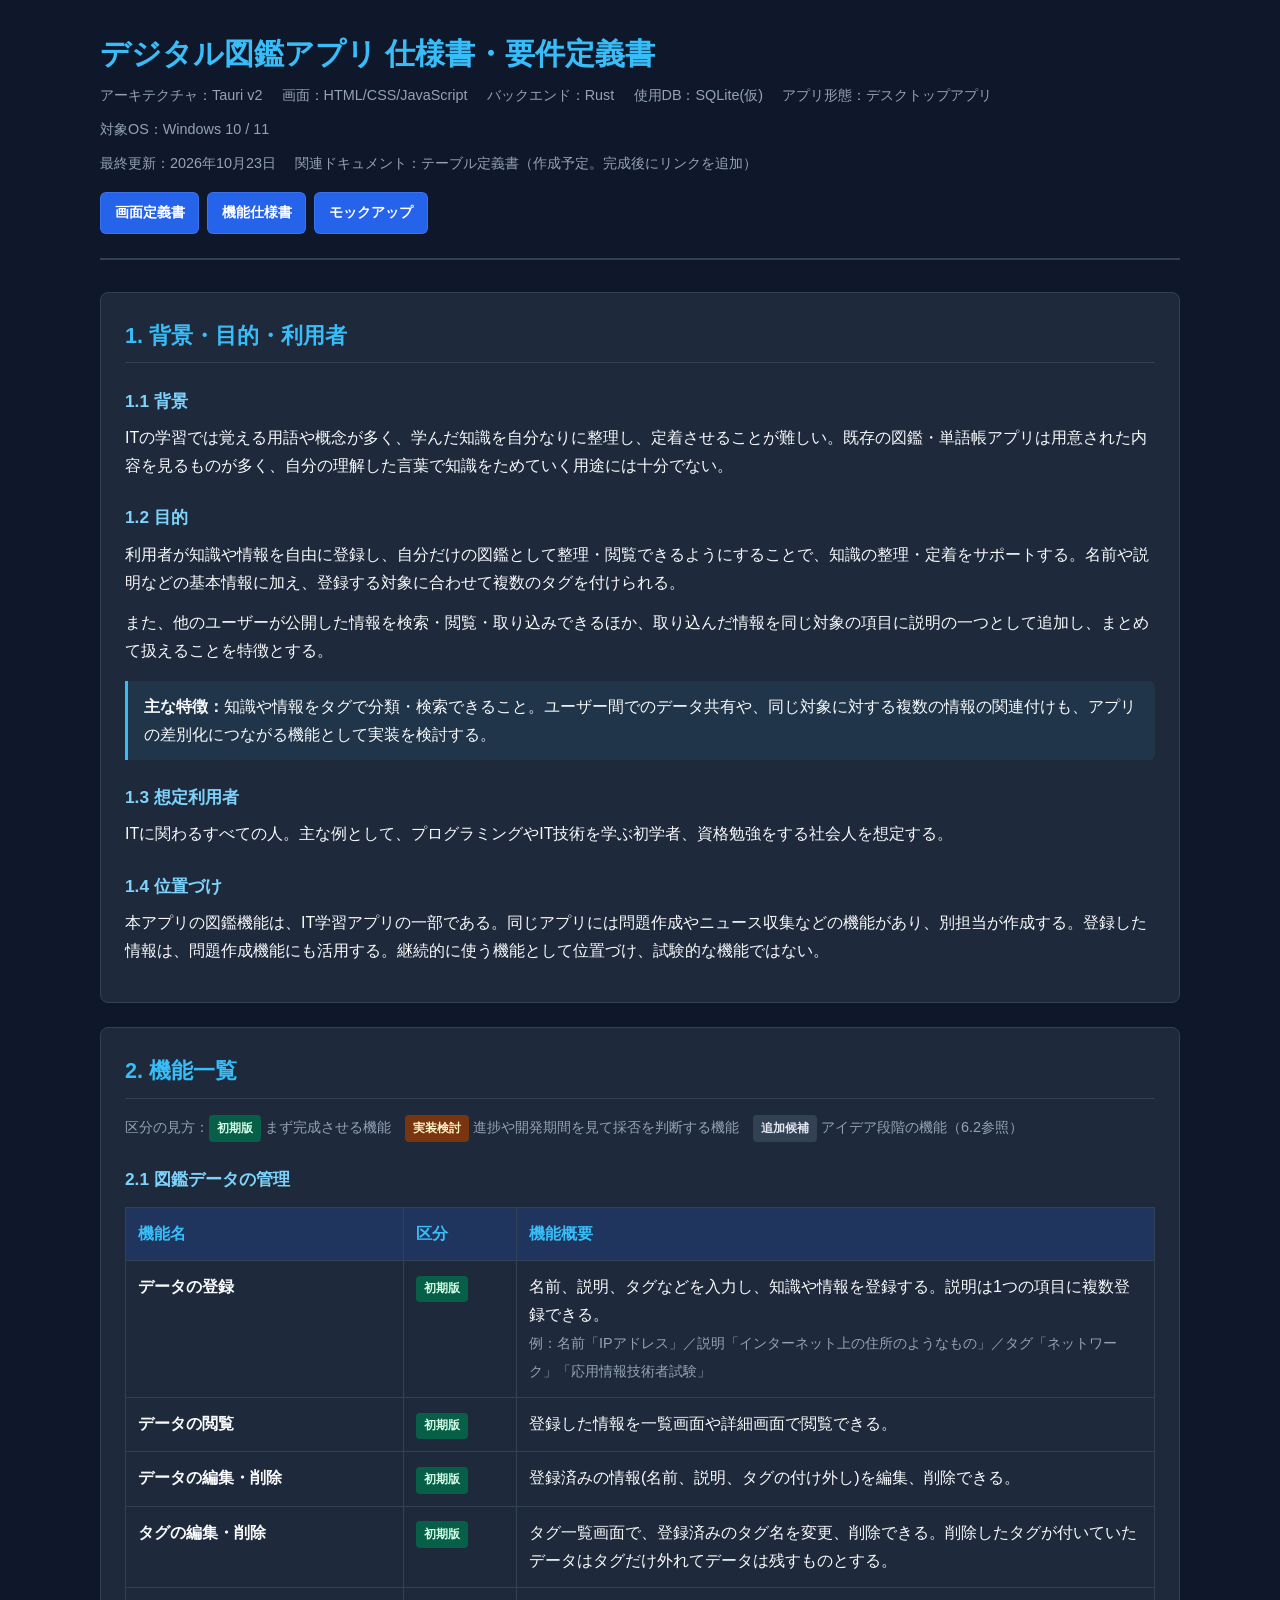
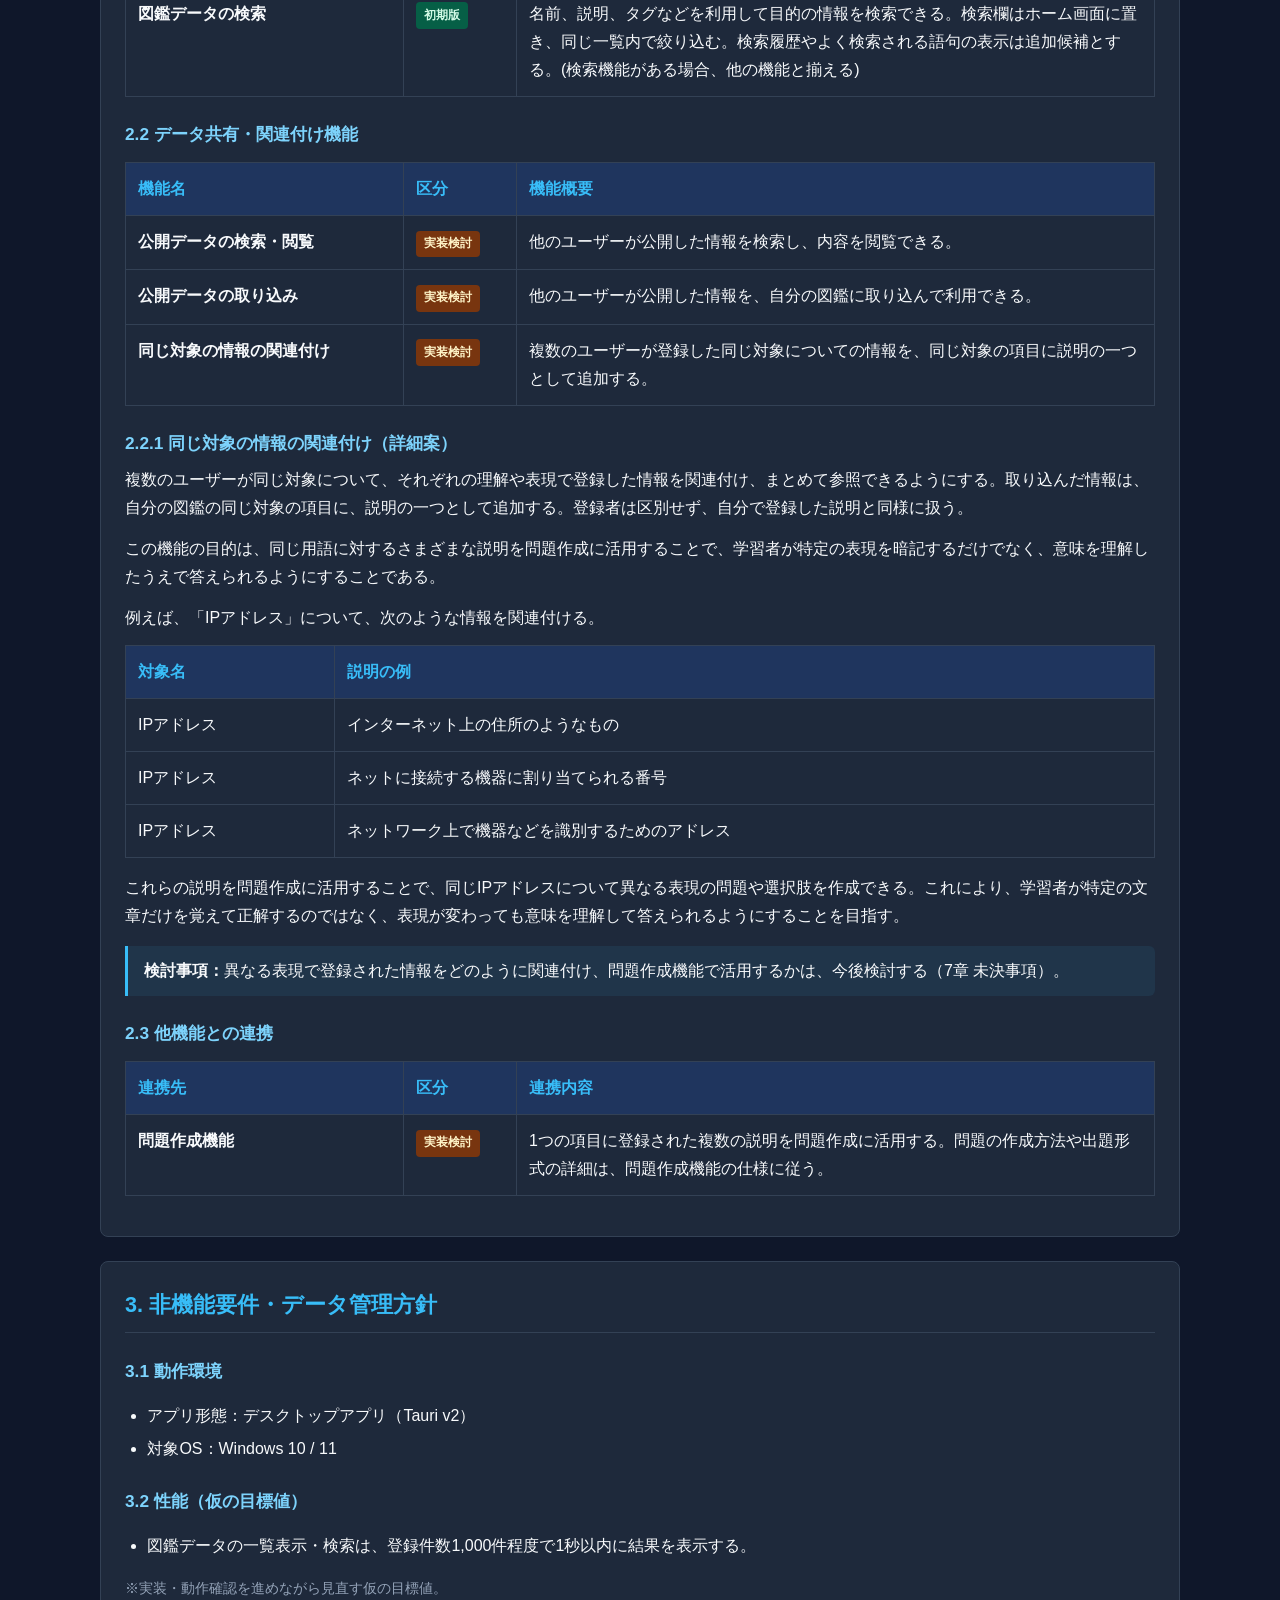
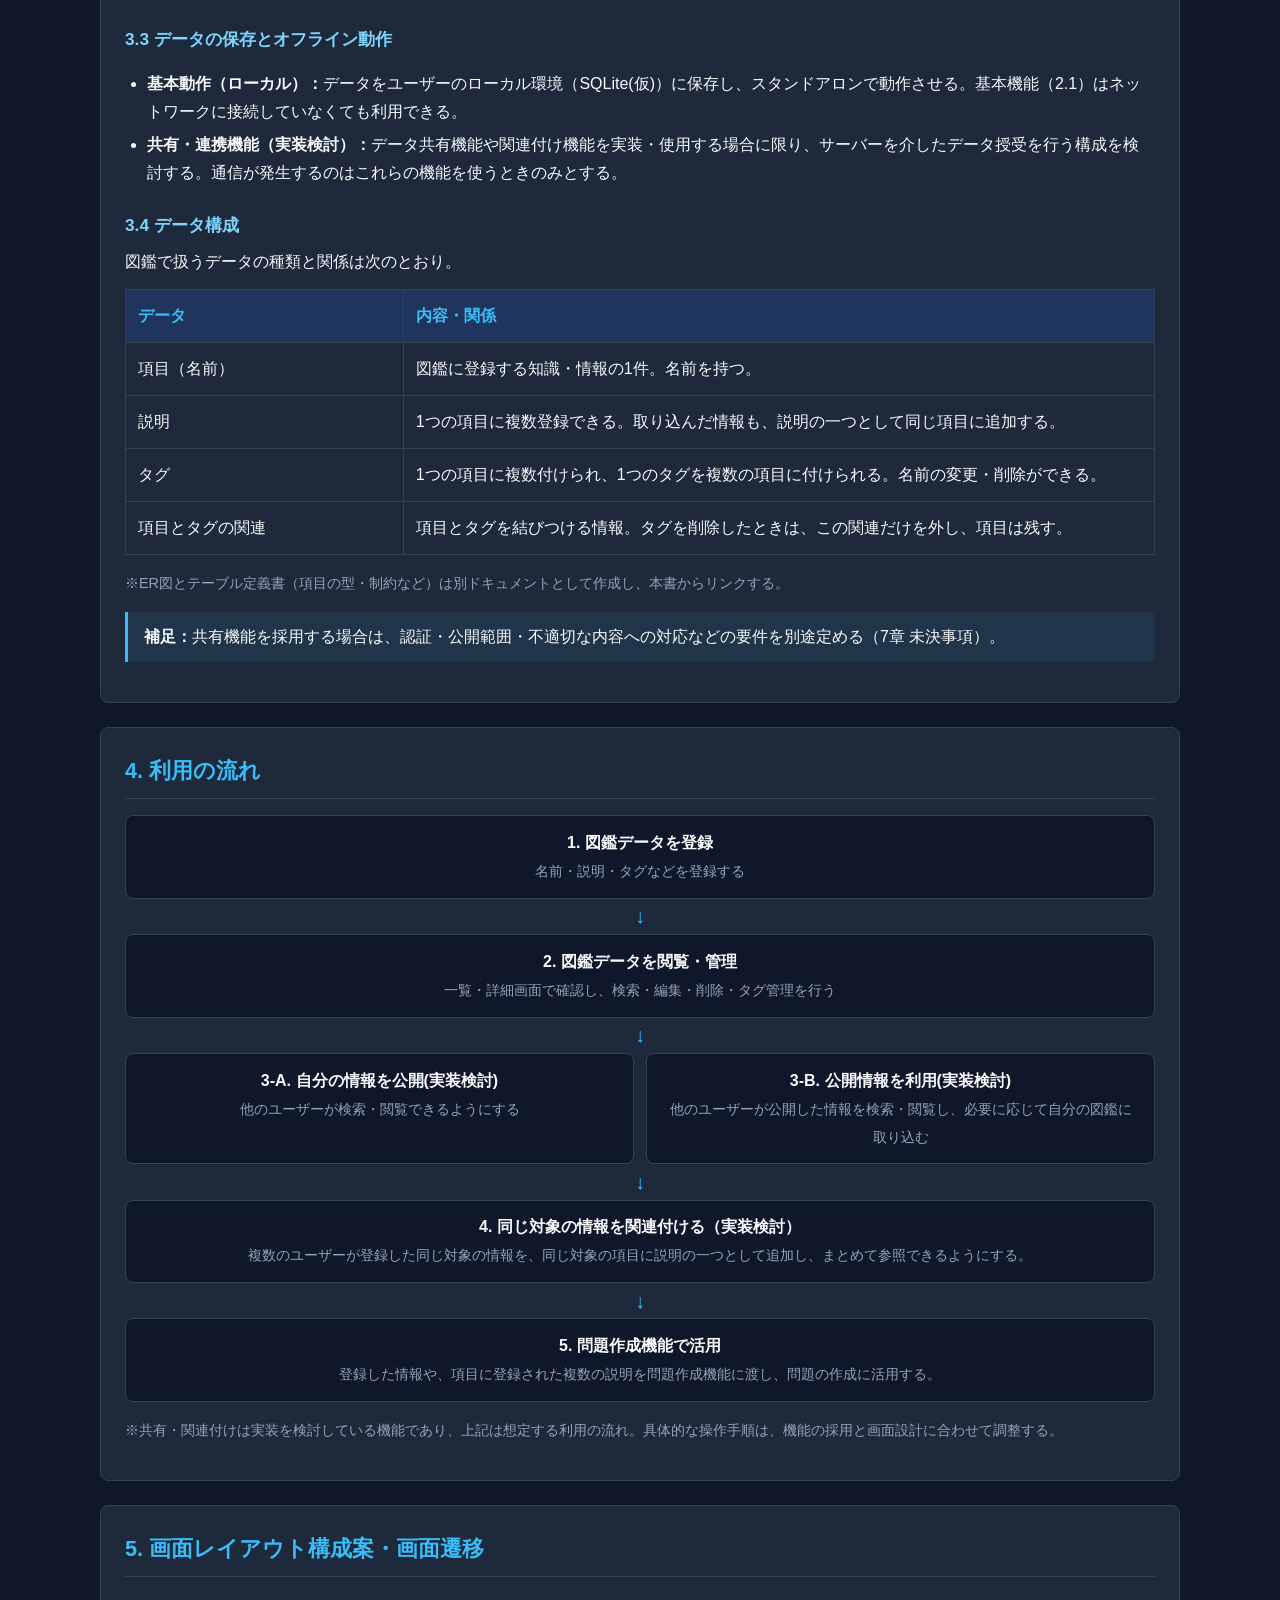
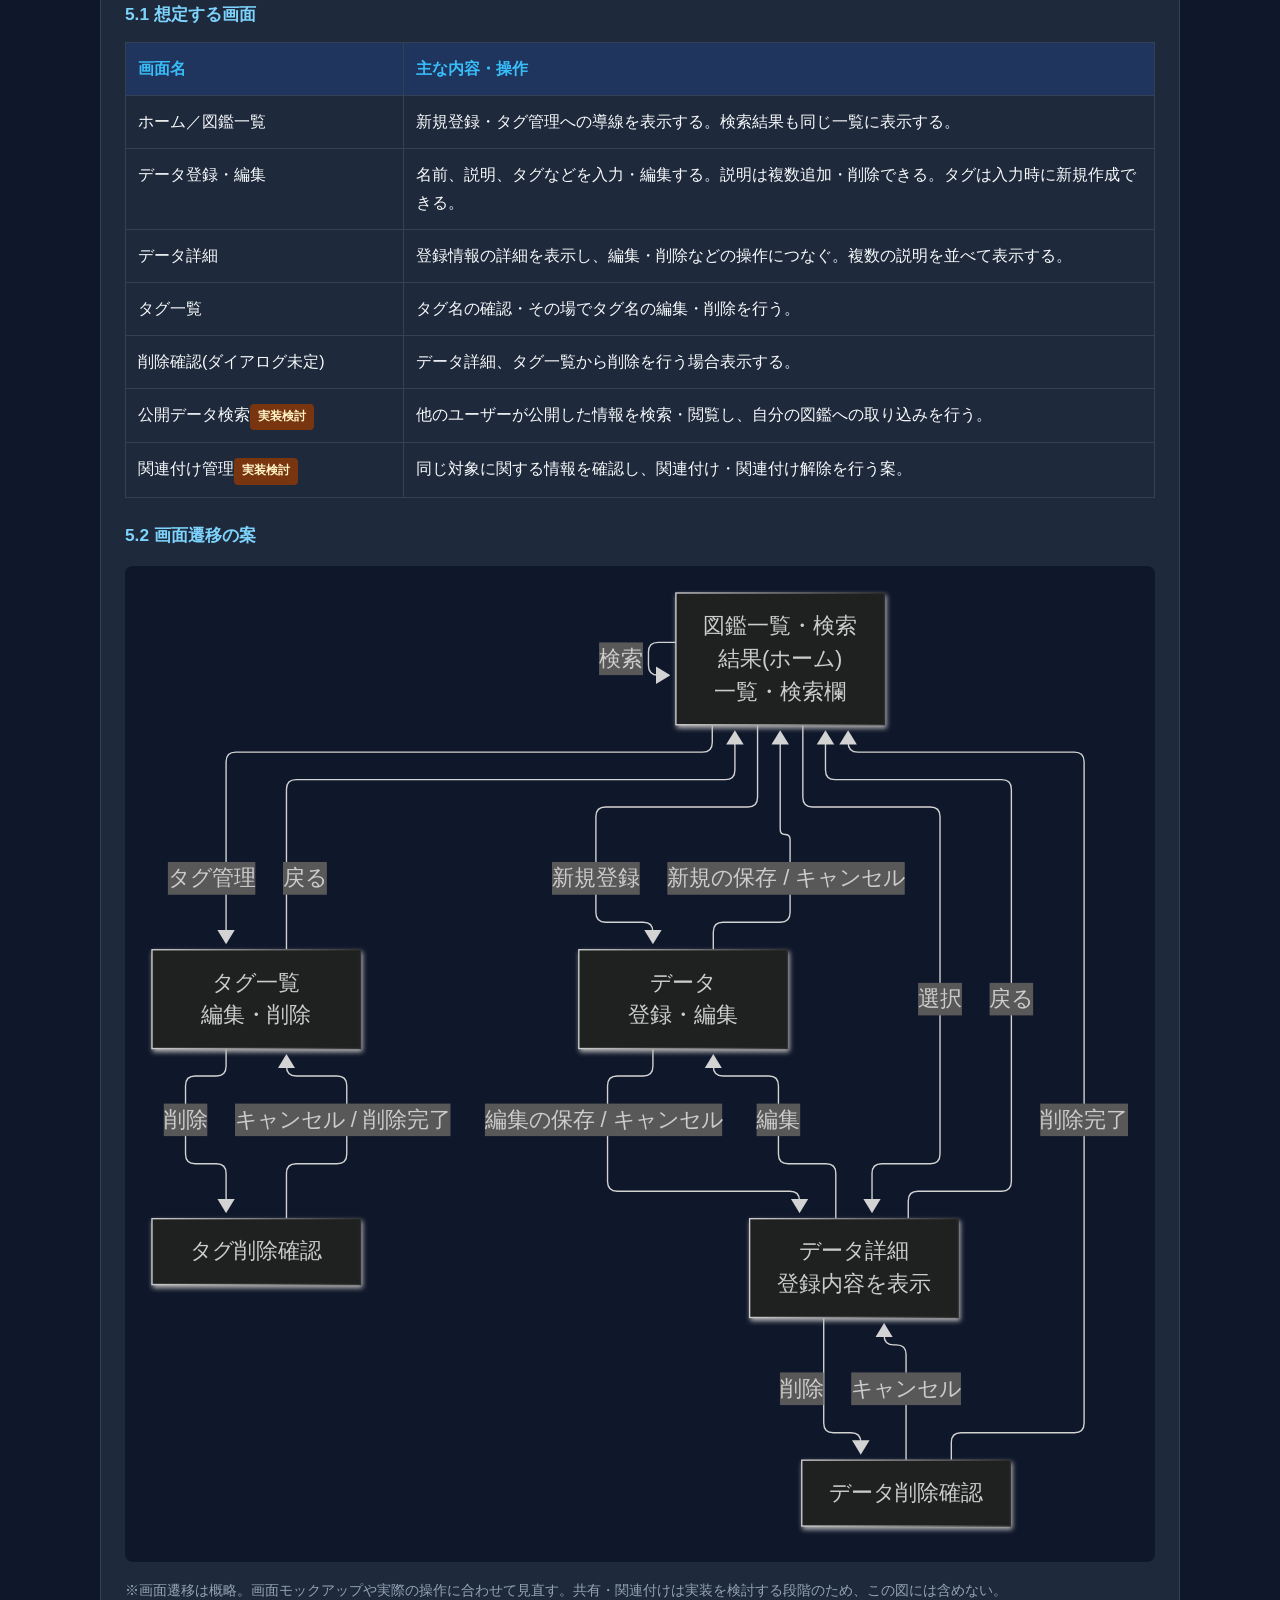
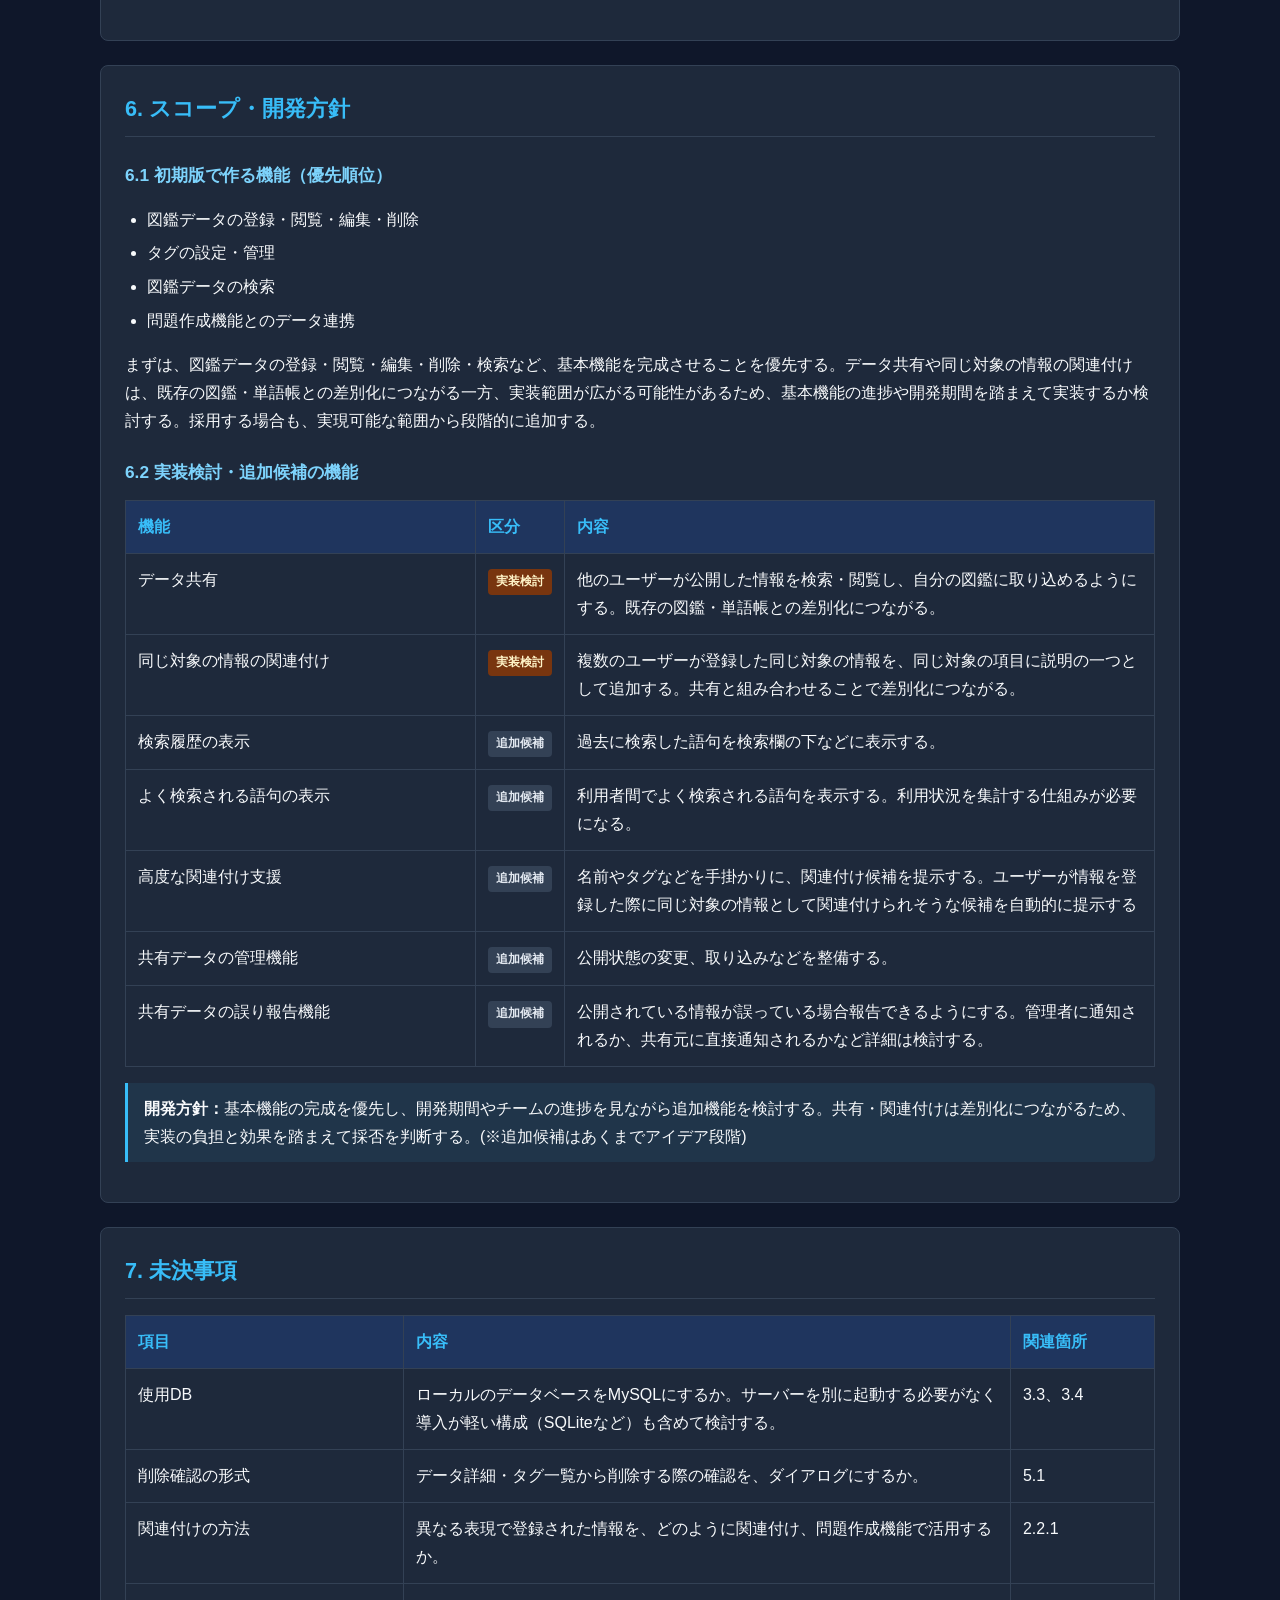
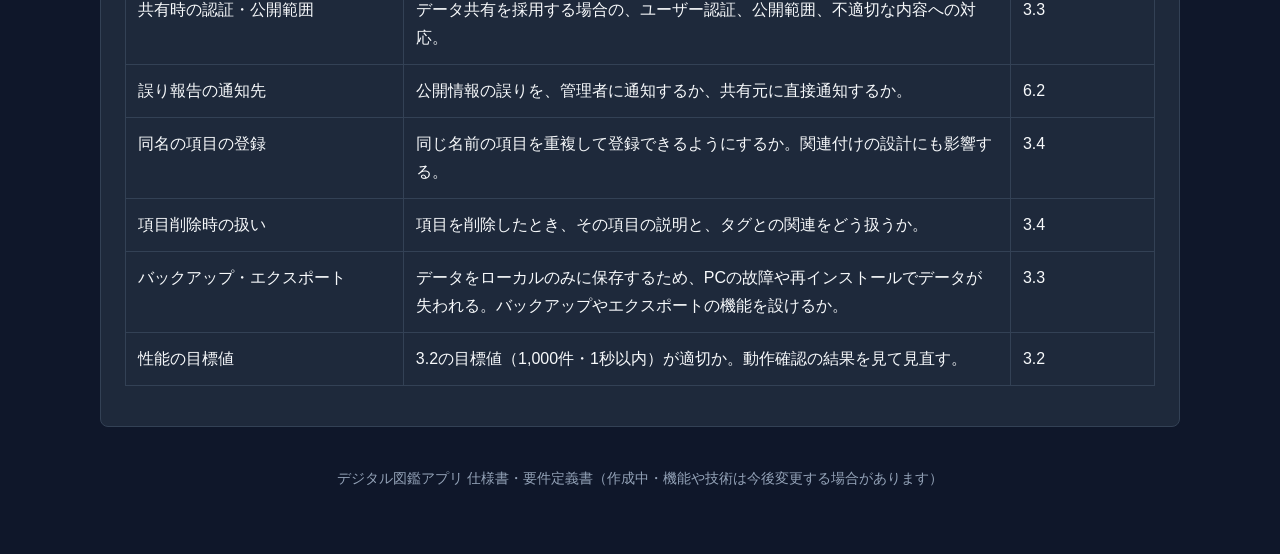
==== commit 6cd76c3c: "Revise feature descriptions and usage flow Updated feature descriptions and flow steps in the docume" ====
--- a/index.html
+++ b/index.html
@@ -149,7 +149,7 @@
 
 <section id="features">
   <h2>2. 機能一覧</h2>
-  <p class="small">区分の見方：<span class="badge core">初期版</span> まず完成させる機能 <span class="badge consider">実装検討</span> 進捗や開発期間を見て採否を判断する機能 <span class="badge idea">追加候補</span> アイデア段階の機能（6.2参照）</p>
+  <p class="small">区分の見方：<span class="badge core">初期版</span> まず完成させる機能　<span class="badge consider">実装検討</span> 進捗や開発期間を見て採否を判断する機能　<span class="badge idea">追加候補</span> アイデア段階の機能（6.2参照）</p>
 
   <h3>2.1 図鑑データの管理</h3>
   <table>
@@ -223,4 +223,103 @@
     <thead><tr><th style="width:27%">データ</th><th>内容・関係</th></tr></thead>
     <tbody>
       <tr><td>項目（名前）</td><td>図鑑に登録する知識・情報の1件。名前を持つ。</td></tr>
-      <tr><td>説明</td><td>1つの項目
+      <tr><td>説明</td><td>1つの項目に複数登録できる。取り込んだ情報も、説明の一つとして同じ項目に追加する。</td></tr>
+      <tr><td>タグ</td><td>1つの項目に複数付けられ、1つのタグを複数の項目に付けられる。名前の変更・削除ができる。</td></tr>
+      <tr><td>項目とタグの関連</td><td>項目とタグを結びつける情報。タグを削除したときは、この関連だけを外し、項目は残す。</td></tr>
+    </tbody>
+  </table>
+  <p class="small">※ER図とテーブル定義書（項目の型・制約など）は別ドキュメントとして作成し、本書からリンクする。</p>
+
+  <div class="note"><strong>補足：</strong>共有機能を採用する場合は、認証・公開範囲・不適切な内容への対応などの要件を別途定める（7章 未決事項）。</div>
+</section>
+
+<section id="flow">
+  <h2>4. 利用の流れ</h2>
+  <div class="flow">
+    <div class="flow-step"><strong>1. 図鑑データを登録</strong><br><span class="small">名前・説明・タグなどを登録する</span></div>
+    <div class="arrow">↓</div>
+    <div class="flow-step"><strong>2. 図鑑データを閲覧・管理</strong><br><span class="small">一覧・詳細画面で確認し、検索・編集・削除・タグ管理を行う</span></div>
+    <div class="arrow">↓</div>
+    <div class="flow-split">
+      <div class="flow-step"><strong>3-A. 自分の情報を公開(実装検討)</strong><br><span class="small">他のユーザーが検索・閲覧できるようにする</span></div>
+      <div class="flow-step"><strong>3-B. 公開情報を利用(実装検討)</strong><br><span class="small">他のユーザーが公開した情報を検索・閲覧し、必要に応じて自分の図鑑に取り込む</span></div>
+    </div>
+    <div class="arrow">↓</div>
+    <div class="flow-step"><strong>4. 同じ対象の情報を関連付ける（実装検討）</strong><br><span class="small">複数のユーザーが登録した同じ対象の情報を、同じ対象の項目に説明の一つとして追加し、まとめて参照できるようにする。</span></div>
+    <div class="arrow">↓</div>
+    <div class="flow-step"><strong>5. 問題作成機能で活用</strong><br><span class="small">登録した情報や、項目に登録された複数の説明を問題作成機能に渡し、問題の作成に活用する。</span></div>
+  </div>
+  <p class="small">※共有・関連付けは実装を検討している機能であり、上記は想定する利用の流れ。具体的な操作手順は、機能の採用と画面設計に合わせて調整する。</p>
+</section>
+
+<section id="screens">
+  <h2>5. 画面レイアウト構成案・画面遷移</h2>
+  <h3>5.1 想定する画面</h3>
+  <table>
+    <thead><tr><th style="width:27%">画面名</th><th>主な内容・操作</th></tr></thead>
+    <tbody>
+      <tr><td>ホーム／図鑑一覧</td><td>新規登録・タグ管理への導線を表示する。検索結果も同じ一覧に表示する。</td></tr>
+      <tr><td>データ登録・編集</td><td>名前、説明、タグなどを入力・編集する。説明は複数追加・削除できる。タグは入力時に新規作成できる。</td></tr>
+      <tr><td>データ詳細</td><td>登録情報の詳細を表示し、編集・削除などの操作につなぐ。複数の説明を並べて表示する。</td></tr>
+      <tr><td>タグ一覧</td><td>タグ名の確認・その場でタグ名の編集・削除を行う。</td></tr>
+      <tr><td>削除確認(ダイアログ未定)</td><td>データ詳細、タグ一覧から削除を行う場合表示する。</td></tr>
+      <tr><td>公開データ検索<span class="badge consider">実装検討</span></td><td>他のユーザーが公開した情報を検索・閲覧し、自分の図鑑への取り込みを行う。</td></tr>
+      <tr><td>関連付け管理<span class="badge consider">実装検討</span></td><td>同じ対象に関する情報を確認し、関連付け・関連付け解除を行う案。</td></tr>
+    </tbody>
+  </table>
+  <h3>5.2 画面遷移の案</h3>
+  <div class="diagram">
+    <img src="images/screen-transition-TD.svg" alt="画面遷移図">
+  </div>
+  <p class="small">※画面遷移は概略。画面モックアップや実際の操作に合わせて見直す。共有・関連付けは実装を検討する段階のため、この図には含めない。</p>
+</section>
+
+<section id="scope">
+  <h2>6. スコープ・開発方針</h2>
+  <h3>6.1 初期版で作る機能（優先順位）</h3>
+  <ul>
+    <li>図鑑データの登録・閲覧・編集・削除</li>
+    <li>タグの設定・管理</li>
+    <li>図鑑データの検索</li>
+    <li>問題作成機能とのデータ連携</li>
+  </ul>
+  <p>まずは、図鑑データの登録・閲覧・編集・削除・検索など、基本機能を完成させることを優先する。データ共有や同じ対象の情報の関連付けは、既存の図鑑・単語帳との差別化につながる一方、実装範囲が広がる可能性があるため、基本機能の進捗や開発期間を踏まえて実装するか検討する。採用する場合も、実現可能な範囲から段階的に追加する。</p>
+
+  <h3>6.2 実装検討・追加候補の機能</h3>
+  <table>
+    <thead><tr><th style="width:34%">機能</th><th>区分</th><th>内容</th></tr></thead>
+    <tbody>
+      <tr><td>データ共有</td><td><span class="badge consider">実装検討</span></td><td>他のユーザーが公開した情報を検索・閲覧し、自分の図鑑に取り込めるようにする。既存の図鑑・単語帳との差別化につながる。</td></tr>
+      <tr><td>同じ対象の情報の関連付け</td><td><span class="badge consider">実装検討</span></td><td>複数のユーザーが登録した同じ対象の情報を、同じ対象の項目に説明の一つとして追加する。共有と組み合わせることで差別化につながる。</td></tr>
+      <tr><td>検索履歴の表示</td><td><span class="badge idea">追加候補</span></td><td>過去に検索した語句を検索欄の下などに表示する。</td></tr>
+      <tr><td>よく検索される語句の表示</td><td><span class="badge idea">追加候補</span></td><td>利用者間でよく検索される語句を表示する。利用状況を集計する仕組みが必要になる。</td></tr>
+      <tr><td>高度な関連付け支援</td><td><span class="badge idea">追加候補</span></td><td>名前やタグなどを手掛かりに、関連付け候補を提示する。ユーザーが情報を登録した際に同じ対象の情報として関連付けられそうな候補を自動的に提示する</td></tr>
+      <tr><td>共有データの管理機能</td><td><span class="badge idea">追加候補</span></td><td>公開状態の変更、取り込みなどを整備する。</td></tr>
+      <tr><td>共有データの誤り報告機能</td><td><span class="badge idea">追加候補</span></td><td>公開されている情報が誤っている場合報告できるようにする。管理者に通知されるか、共有元に直接通知されるかなど詳細は検討する。</td></tr>
+    </tbody>
+  </table>
+  <div class="note"><strong>開発方針：</strong>基本機能の完成を優先し、開発期間やチームの進捗を見ながら追加機能を検討する。共有・関連付けは差別化につながるため、実装の負担と効果を踏まえて採否を判断する。(※追加候補はあくまでアイデア段階)</div>
+</section>
+
+<section id="open-issues">
+  <h2>7. 未決事項</h2>
+  <table>
+    <thead><tr><th style="width:27%">項目</th><th>内容</th><th style="width:14%">関連箇所</th></tr></thead>
+    <tbody>
+      <tr><td>使用DB</td><td>ローカルのデータベースをMySQLにするか。サーバーを別に起動する必要がなく導入が軽い構成（SQLiteなど）も含めて検討する。</td><td>3.3、3.4</td></tr>
+      <tr><td>削除確認の形式</td><td>データ詳細・タグ一覧から削除する際の確認を、ダイアログにするか。</td><td>5.1</td></tr>
+      <tr><td>関連付けの方法</td><td>異なる表現で登録された情報を、どのように関連付け、問題作成機能で活用するか。</td><td>2.2.1</td></tr>
+      <tr><td>共有時の認証・公開範囲</td><td>データ共有を採用する場合の、ユーザー認証、公開範囲、不適切な内容への対応。</td><td>3.3</td></tr>
+      <tr><td>誤り報告の通知先</td><td>公開情報の誤りを、管理者に通知するか、共有元に直接通知するか。</td><td>6.2</td></tr>
+      <tr><td>同名の項目の登録</td><td>同じ名前の項目を重複して登録できるようにするか。関連付けの設計にも影響する。</td><td>3.4</td></tr>
+      <tr><td>項目削除時の扱い</td><td>項目を削除したとき、その項目の説明と、タグとの関連をどう扱うか。</td><td>3.4</td></tr>
+      <tr><td>バックアップ・エクスポート</td><td>データをローカルのみに保存するため、PCの故障や再インストールでデータが失われる。バックアップやエクスポートの機能を設けるか。</td><td>3.3</td></tr>
+      <tr><td>性能の目標値</td><td>3.2の目標値（1,000件・1秒以内）が適切か。動作確認の結果を見て見直す。</td><td>3.2</td></tr>
+    </tbody>
+  </table>
+</section>
+
+<footer>デジタル図鑑アプリ 仕様書・要件定義書（作成中・機能や技術は今後変更する場合があります）</footer>
+</div>
+</body>
+</html>
